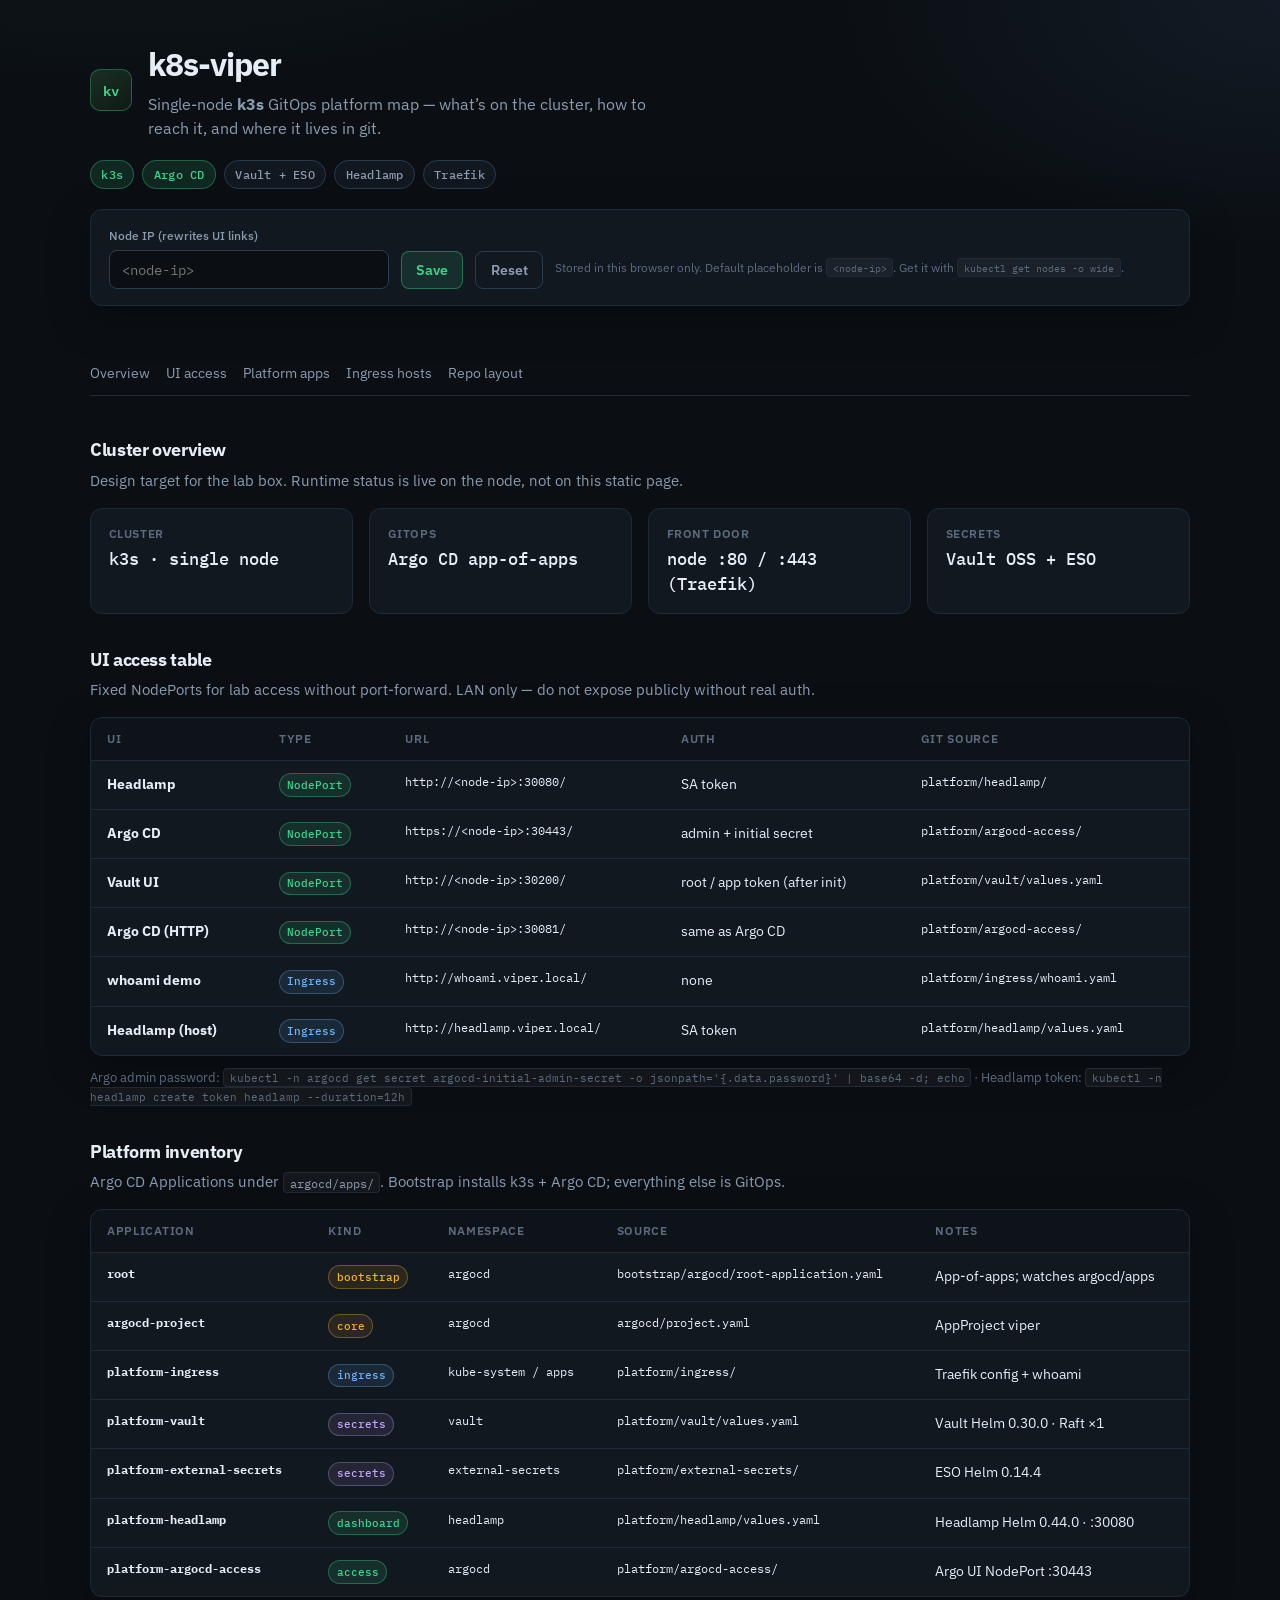
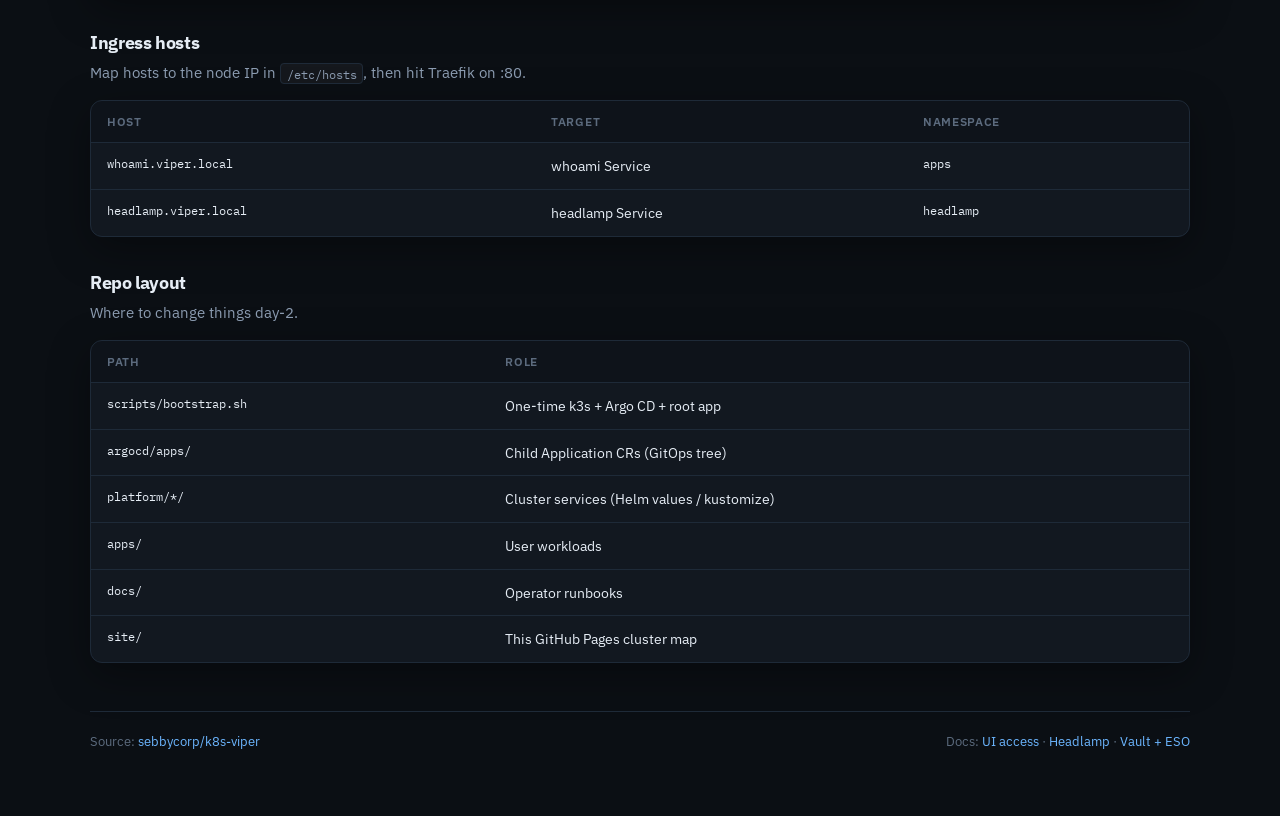
==== site/index.html @ 0c34b38f "feat: GitHub Pages cluster map with inventory tables Add a static site under site/ listing UI NodePo" ====
<!DOCTYPE html>
<html lang="en">
<head>
  <meta charset="utf-8" />
  <meta name="viewport" content="width=device-width, initial-scale=1" />
  <title>k8s-viper · cluster map</title>
  <meta name="description" content="Single-node k3s GitOps platform inventory — UIs, ports, and Argo apps." />
  <link rel="preconnect" href="https://fonts.googleapis.com" />
  <link rel="preconnect" href="https://fonts.gstatic.com" crossorigin />
  <link href="https://fonts.googleapis.com/css2?family=IBM+Plex+Mono:wght@400;500;600&family=IBM+Plex+Sans:wght@400;500;600;700&display=swap" rel="stylesheet" />
  <style>
    :root {
      --bg: #0b0f14;
      --bg-elev: #121820;
      --bg-row: #0e141c;
      --border: #1e2a38;
      --border-strong: #2a3b4f;
      --text: #e6edf5;
      --muted: #8b9bb0;
      --dim: #5c6b7e;
      --accent: #3dd68c;
      --accent-dim: rgba(61, 214, 140, 0.12);
      --warn: #f0b429;
      --link: #6cb6ff;
      --danger: #f07178;
      --radius: 12px;
      --shadow: 0 12px 40px rgba(0, 0, 0, 0.35);
      --font: "IBM Plex Sans", system-ui, sans-serif;
      --mono: "IBM Plex Mono", ui-monospace, monospace;
    }

    * { box-sizing: border-box; }
    html { scroll-behavior: smooth; }
    body {
      margin: 0;
      min-height: 100vh;
      font-family: var(--font);
      color: var(--text);
      background:
        radial-gradient(1200px 600px at 10% -10%, rgba(61, 214, 140, 0.08), transparent 55%),
        radial-gradient(900px 500px at 100% 0%, rgba(108, 182, 255, 0.07), transparent 50%),
        var(--bg);
      line-height: 1.5;
    }

    a { color: var(--link); text-decoration: none; }
    a:hover { text-decoration: underline; }

    .wrap {
      width: min(1100px, calc(100% - 2rem));
      margin: 0 auto;
      padding: 2.5rem 0 4rem;
    }

    header {
      display: grid;
      gap: 1.25rem;
      margin-bottom: 2rem;
    }

    .brand {
      display: flex;
      flex-wrap: wrap;
      align-items: center;
      gap: 0.75rem 1rem;
    }

    .logo {
      width: 42px;
      height: 42px;
      border-radius: 10px;
      background: linear-gradient(145deg, #1a2e24, #0f1a14);
      border: 1px solid rgba(61, 214, 140, 0.35);
      display: grid;
      place-items: center;
      font-family: var(--mono);
      font-weight: 600;
      color: var(--accent);
      font-size: 0.85rem;
      letter-spacing: -0.02em;
    }

    h1 {
      margin: 0;
      font-size: clamp(1.6rem, 3vw, 2rem);
      font-weight: 700;
      letter-spacing: -0.03em;
    }

    .subtitle {
      margin: 0.25rem 0 0;
      color: var(--muted);
      max-width: 52ch;
    }

    .pills {
      display: flex;
      flex-wrap: wrap;
      gap: 0.5rem;
    }

    .pill {
      font-family: var(--mono);
      font-size: 0.72rem;
      font-weight: 500;
      letter-spacing: 0.02em;
      padding: 0.3rem 0.65rem;
      border-radius: 999px;
      border: 1px solid var(--border-strong);
      background: var(--bg-elev);
      color: var(--muted);
    }

    .pill.ok {
      color: var(--accent);
      border-color: rgba(61, 214, 140, 0.35);
      background: var(--accent-dim);
    }

    .controls {
      display: flex;
      flex-wrap: wrap;
      gap: 0.75rem;
      align-items: end;
      padding: 1rem 1.1rem;
      background: var(--bg-elev);
      border: 1px solid var(--border);
      border-radius: var(--radius);
      box-shadow: var(--shadow);
    }

    label {
      display: grid;
      gap: 0.35rem;
      font-size: 0.78rem;
      color: var(--muted);
      font-weight: 500;
    }

    input[type="text"] {
      font-family: var(--mono);
      font-size: 0.9rem;
      color: var(--text);
      background: var(--bg);
      border: 1px solid var(--border-strong);
      border-radius: 8px;
      padding: 0.55rem 0.75rem;
      min-width: min(280px, 70vw);
      outline: none;
    }

    input[type="text"]:focus {
      border-color: var(--accent);
      box-shadow: 0 0 0 3px var(--accent-dim);
    }

    .hint {
      font-size: 0.78rem;
      color: var(--dim);
      flex: 1 1 200px;
    }

    .btn {
      font-family: var(--font);
      font-weight: 600;
      font-size: 0.85rem;
      border: 1px solid rgba(61, 214, 140, 0.4);
      background: var(--accent-dim);
      color: var(--accent);
      border-radius: 8px;
      padding: 0.55rem 0.9rem;
      cursor: pointer;
    }

    .btn:hover { filter: brightness(1.1); }
    .btn.ghost {
      background: transparent;
      border-color: var(--border-strong);
      color: var(--muted);
    }

    nav.toc {
      display: flex;
      flex-wrap: wrap;
      gap: 0.5rem 1rem;
      margin: 1.5rem 0 0.5rem;
      padding: 0.75rem 0;
      border-bottom: 1px solid var(--border);
      font-size: 0.9rem;
    }

    nav.toc a { color: var(--muted); }
    nav.toc a:hover { color: var(--text); }

    section {
      margin-top: 2rem;
    }

    h2 {
      margin: 0 0 0.35rem;
      font-size: 1.15rem;
      letter-spacing: -0.02em;
    }

    .section-lead {
      margin: 0 0 1rem;
      color: var(--muted);
      font-size: 0.92rem;
    }

    .card {
      background: var(--bg-elev);
      border: 1px solid var(--border);
      border-radius: var(--radius);
      overflow: hidden;
      box-shadow: var(--shadow);
    }

    .table-wrap { overflow-x: auto; }

    table {
      width: 100%;
      border-collapse: collapse;
      font-size: 0.9rem;
    }

    th, td {
      text-align: left;
      padding: 0.75rem 1rem;
      border-bottom: 1px solid var(--border);
      vertical-align: top;
    }

    th {
      font-size: 0.72rem;
      text-transform: uppercase;
      letter-spacing: 0.06em;
      color: var(--dim);
      font-weight: 600;
      background: rgba(0, 0, 0, 0.2);
      white-space: nowrap;
    }

    tr:last-child td { border-bottom: none; }
    tbody tr:hover td { background: rgba(255, 255, 255, 0.02); }

    .mono, code, .url {
      font-family: var(--mono);
      font-size: 0.84em;
    }

    code {
      background: rgba(255, 255, 255, 0.04);
      border: 1px solid var(--border);
      padding: 0.1rem 0.35rem;
      border-radius: 4px;
    }

    .url a { word-break: break-all; }

    .badge {
      display: inline-block;
      font-family: var(--mono);
      font-size: 0.7rem;
      font-weight: 500;
      padding: 0.15rem 0.45rem;
      border-radius: 999px;
      border: 1px solid var(--border-strong);
      color: var(--muted);
      white-space: nowrap;
    }

    .badge.ui { color: var(--accent); border-color: rgba(61, 214, 140, 0.35); background: var(--accent-dim); }
    .badge.ingress { color: var(--link); border-color: rgba(108, 182, 255, 0.3); background: rgba(108, 182, 255, 0.1); }
    .badge.core { color: var(--warn); border-color: rgba(240, 180, 41, 0.35); background: rgba(240, 180, 41, 0.1); }
    .badge.secret { color: #c3a6ff; border-color: rgba(195, 166, 255, 0.3); background: rgba(195, 166, 255, 0.1); }

    .grid-2 {
      display: grid;
      gap: 1rem;
      grid-template-columns: repeat(auto-fit, minmax(240px, 1fr));
    }

    .stat {
      padding: 1rem 1.1rem;
      background: var(--bg-elev);
      border: 1px solid var(--border);
      border-radius: var(--radius);
    }

    .stat .k {
      font-size: 0.75rem;
      color: var(--dim);
      text-transform: uppercase;
      letter-spacing: 0.05em;
      font-weight: 600;
    }

    .stat .v {
      margin-top: 0.25rem;
      font-family: var(--mono);
      font-size: 1.05rem;
      font-weight: 500;
    }

    footer {
      margin-top: 3rem;
      padding-top: 1.25rem;
      border-top: 1px solid var(--border);
      color: var(--dim);
      font-size: 0.82rem;
      display: flex;
      flex-wrap: wrap;
      gap: 0.75rem 1.5rem;
      justify-content: space-between;
    }

    .note {
      margin-top: 0.75rem;
      font-size: 0.8rem;
      color: var(--dim);
    }
  </style>
</head>
<body>
  <div class="wrap">
    <header>
      <div class="brand">
        <div class="logo">kv</div>
        <div>
          <h1>k8s-viper</h1>
          <p class="subtitle">
            Single-node <strong>k3s</strong> GitOps platform map — what’s on the cluster,
            how to reach it, and where it lives in git.
          </p>
        </div>
      </div>
      <div class="pills">
        <span class="pill ok">k3s</span>
        <span class="pill ok">Argo CD</span>
        <span class="pill">Vault + ESO</span>
        <span class="pill">Headlamp</span>
        <span class="pill">Traefik</span>
      </div>

      <div class="controls">
        <label>
          Node IP (rewrites UI links)
          <input id="node-ip" type="text" spellcheck="false" placeholder="e.g. 172.17.0.2" autocomplete="off" />
        </label>
        <button type="button" class="btn" id="save-ip">Save</button>
        <button type="button" class="btn ghost" id="reset-ip">Reset</button>
        <p class="hint">
          Stored in this browser only. Default placeholder is <code>&lt;node-ip&gt;</code>.
          Get it with <code>kubectl get nodes -o wide</code>.
        </p>
      </div>

      <nav class="toc" aria-label="On this page">
        <a href="#overview">Overview</a>
        <a href="#uis">UI access</a>
        <a href="#platform">Platform apps</a>
        <a href="#ingress">Ingress hosts</a>
        <a href="#layout">Repo layout</a>
      </nav>
    </header>

    <section id="overview">
      <h2>Cluster overview</h2>
      <p class="section-lead">Design target for the lab box. Runtime status is live on the node, not on this static page.</p>
      <div class="grid-2">
        <div class="stat"><div class="k">Cluster</div><div class="v">k3s · single node</div></div>
        <div class="stat"><div class="k">GitOps</div><div class="v">Argo CD app-of-apps</div></div>
        <div class="stat"><div class="k">Front door</div><div class="v">node :80 / :443 (Traefik)</div></div>
        <div class="stat"><div class="k">Secrets</div><div class="v">Vault OSS + ESO</div></div>
      </div>
    </section>

    <section id="uis">
      <h2>UI access table</h2>
      <p class="section-lead">Fixed NodePorts for lab access without port-forward. LAN only — do not expose publicly without real auth.</p>
      <div class="card table-wrap">
        <table>
          <thead>
            <tr>
              <th>UI</th>
              <th>Type</th>
              <th>URL</th>
              <th>Auth</th>
              <th>Git source</th>
            </tr>
          </thead>
          <tbody id="ui-rows"></tbody>
        </table>
      </div>
      <p class="note">
        Argo admin password:
        <code>kubectl -n argocd get secret argocd-initial-admin-secret -o jsonpath='{.data.password}' | base64 -d; echo</code>
        · Headlamp token:
        <code>kubectl -n headlamp create token headlamp --duration=12h</code>
      </p>
    </section>

    <section id="platform">
      <h2>Platform inventory</h2>
      <p class="section-lead">Argo CD Applications under <code>argocd/apps/</code>. Bootstrap installs k3s + Argo CD; everything else is GitOps.</p>
      <div class="card table-wrap">
        <table>
          <thead>
            <tr>
              <th>Application</th>
              <th>Kind</th>
              <th>Namespace</th>
              <th>Source</th>
              <th>Notes</th>
            </tr>
          </thead>
          <tbody id="platform-rows"></tbody>
        </table>
      </div>
    </section>

    <section id="ingress">
      <h2>Ingress hosts</h2>
      <p class="section-lead">Map hosts to the node IP in <code>/etc/hosts</code>, then hit Traefik on :80.</p>
      <div class="card table-wrap">
        <table>
          <thead>
            <tr>
              <th>Host</th>
              <th>Target</th>
              <th>Namespace</th>
            </tr>
          </thead>
          <tbody id="ingress-rows"></tbody>
        </table>
      </div>
    </section>

    <section id="layout">
      <h2>Repo layout</h2>
      <p class="section-lead">Where to change things day-2.</p>
      <div class="card table-wrap">
        <table>
          <thead>
            <tr>
              <th>Path</th>
              <th>Role</th>
            </tr>
          </thead>
          <tbody id="layout-rows"></tbody>
        </table>
      </div>
    </section>

    <footer>
      <span>Source: <a href="https://github.com/sebbycorp/k8s-viper">sebbycorp/k8s-viper</a></span>
      <span>
        Docs:
        <a href="https://github.com/sebbycorp/k8s-viper/blob/main/docs/platform-ui-access.md">UI access</a> ·
        <a href="https://github.com/sebbycorp/k8s-viper/blob/main/docs/headlamp.md">Headlamp</a> ·
        <a href="https://github.com/sebbycorp/k8s-viper/blob/main/docs/vault-eso-setup.md">Vault + ESO</a>
      </span>
    </footer>
  </div>

  <script>
    const DEFAULT_IP = "<node-ip>";
    const STORAGE_KEY = "k8s-viper-node-ip";

    const uis = [
      {
        name: "Headlamp",
        type: "ui",
        typeLabel: "NodePort",
        path: ":30080/",
        scheme: "http",
        auth: "SA token",
        git: "platform/headlamp/",
      },
      {
        name: "Argo CD",
        type: "ui",
        typeLabel: "NodePort",
        path: ":30443/",
        scheme: "https",
        auth: "admin + initial secret",
        git: "platform/argocd-access/",
      },
      {
        name: "Vault UI",
        type: "ui",
        typeLabel: "NodePort",
        path: ":30200/",
        scheme: "http",
        auth: "root / app token (after init)",
        git: "platform/vault/values.yaml",
      },
      {
        name: "Argo CD (HTTP)",
        type: "ui",
        typeLabel: "NodePort",
        path: ":30081/",
        scheme: "http",
        auth: "same as Argo CD",
        git: "platform/argocd-access/",
      },
      {
        name: "whoami demo",
        type: "ingress",
        typeLabel: "Ingress",
        host: "whoami.viper.local",
        scheme: "http",
        auth: "none",
        git: "platform/ingress/whoami.yaml",
      },
      {
        name: "Headlamp (host)",
        type: "ingress",
        typeLabel: "Ingress",
        host: "headlamp.viper.local",
        scheme: "http",
        auth: "SA token",
        git: "platform/headlamp/values.yaml",
      },
    ];

    const platform = [
      {
        app: "root",
        kind: "core",
        kindLabel: "bootstrap",
        ns: "argocd",
        source: "bootstrap/argocd/root-application.yaml",
        notes: "App-of-apps; watches argocd/apps",
      },
      {
        app: "argocd-project",
        kind: "core",
        kindLabel: "core",
        ns: "argocd",
        source: "argocd/project.yaml",
        notes: "AppProject viper",
      },
      {
        app: "platform-ingress",
        kind: "ingress",
        kindLabel: "ingress",
        ns: "kube-system / apps",
        source: "platform/ingress/",
        notes: "Traefik config + whoami",
      },
      {
        app: "platform-vault",
        kind: "secret",
        kindLabel: "secrets",
        ns: "vault",
        source: "platform/vault/values.yaml",
        notes: "Vault Helm 0.30.0 · Raft ×1",
      },
      {
        app: "platform-external-secrets",
        kind: "secret",
        kindLabel: "secrets",
        ns: "external-secrets",
        source: "platform/external-secrets/",
        notes: "ESO Helm 0.14.4",
      },
      {
        app: "platform-headlamp",
        kind: "ui",
        kindLabel: "dashboard",
        ns: "headlamp",
        source: "platform/headlamp/values.yaml",
        notes: "Headlamp Helm 0.44.0 · :30080",
      },
      {
        app: "platform-argocd-access",
        kind: "ui",
        kindLabel: "access",
        ns: "argocd",
        source: "platform/argocd-access/",
        notes: "Argo UI NodePort :30443",
      },
    ];

    const ingress = [
      { host: "whoami.viper.local", target: "whoami Service", ns: "apps" },
      { host: "headlamp.viper.local", target: "headlamp Service", ns: "headlamp" },
    ];

    const layout = [
      { path: "scripts/bootstrap.sh", role: "One-time k3s + Argo CD + root app" },
      { path: "argocd/apps/", role: "Child Application CRs (GitOps tree)" },
      { path: "platform/*/", role: "Cluster services (Helm values / kustomize)" },
      { path: "apps/", role: "User workloads" },
      { path: "docs/", role: "Operator runbooks" },
      { path: "site/", role: "This GitHub Pages cluster map" },
    ];

    function esc(s) {
      return String(s)
        .replaceAll("&", "&amp;")
        .replaceAll("<", "&lt;")
        .replaceAll(">", "&gt;")
        .replaceAll('"', "&quot;");
    }

    function getIp() {
      const v = (localStorage.getItem(STORAGE_KEY) || "").trim();
      return v || DEFAULT_IP;
    }

    function setIp(ip) {
      const cleaned = (ip || "").trim();
      if (!cleaned || cleaned === DEFAULT_IP) {
        localStorage.removeItem(STORAGE_KEY);
      } else {
        localStorage.setItem(STORAGE_KEY, cleaned);
      }
      render();
    }

    function uiUrl(row, ip) {
      if (row.host) {
        return `${row.scheme}://${row.host}/`;
      }
      return `${row.scheme}://${ip}${row.path}`;
    }

    function badge(kind, label) {
      return `<span class="badge ${esc(kind)}">${esc(label)}</span>`;
    }

    function renderUis(ip) {
      const tbody = document.getElementById("ui-rows");
      tbody.innerHTML = uis
        .map((row) => {
          const url = uiUrl(row, ip);
          const linkable = ip !== DEFAULT_IP && !row.host;
          const urlHtml = linkable
            ? `<a href="${esc(url)}" target="_blank" rel="noopener">${esc(url)}</a>`
            : esc(url);
          return `<tr>
            <td><strong>${esc(row.name)}</strong></td>
            <td>${badge(row.type, row.typeLabel)}</td>
            <td class="url">${urlHtml}</td>
            <td>${esc(row.auth)}</td>
            <td class="mono">${esc(row.git)}</td>
          </tr>`;
        })
        .join("");
    }

    function renderPlatform() {
      document.getElementById("platform-rows").innerHTML = platform
        .map(
          (r) => `<tr>
            <td class="mono"><strong>${esc(r.app)}</strong></td>
            <td>${badge(r.kind, r.kindLabel)}</td>
            <td class="mono">${esc(r.ns)}</td>
            <td class="mono">${esc(r.source)}</td>
            <td>${esc(r.notes)}</td>
          </tr>`
        )
        .join("");
    }

    function renderIngress() {
      document.getElementById("ingress-rows").innerHTML = ingress
        .map(
          (r) => `<tr>
            <td class="mono">${esc(r.host)}</td>
            <td>${esc(r.target)}</td>
            <td class="mono">${esc(r.ns)}</td>
          </tr>`
        )
        .join("");
    }

    function renderLayout() {
      document.getElementById("layout-rows").innerHTML = layout
        .map(
          (r) => `<tr>
            <td class="mono">${esc(r.path)}</td>
            <td>${esc(r.role)}</td>
          </tr>`
        )
        .join("");
    }

    function render() {
      const ip = getIp();
      const input = document.getElementById("node-ip");
      if (document.activeElement !== input) {
        input.value = ip === DEFAULT_IP ? "" : ip;
        input.placeholder = DEFAULT_IP;
      }
      renderUis(ip);
      renderPlatform();
      renderIngress();
      renderLayout();
    }

    document.getElementById("save-ip").addEventListener("click", () => {
      setIp(document.getElementById("node-ip").value);
    });
    document.getElementById("reset-ip").addEventListener("click", () => setIp(""));
    document.getElementById("node-ip").addEventListener("keydown", (e) => {
      if (e.key === "Enter") setIp(e.target.value);
    });

    render();
  </script>
</body>
</html>
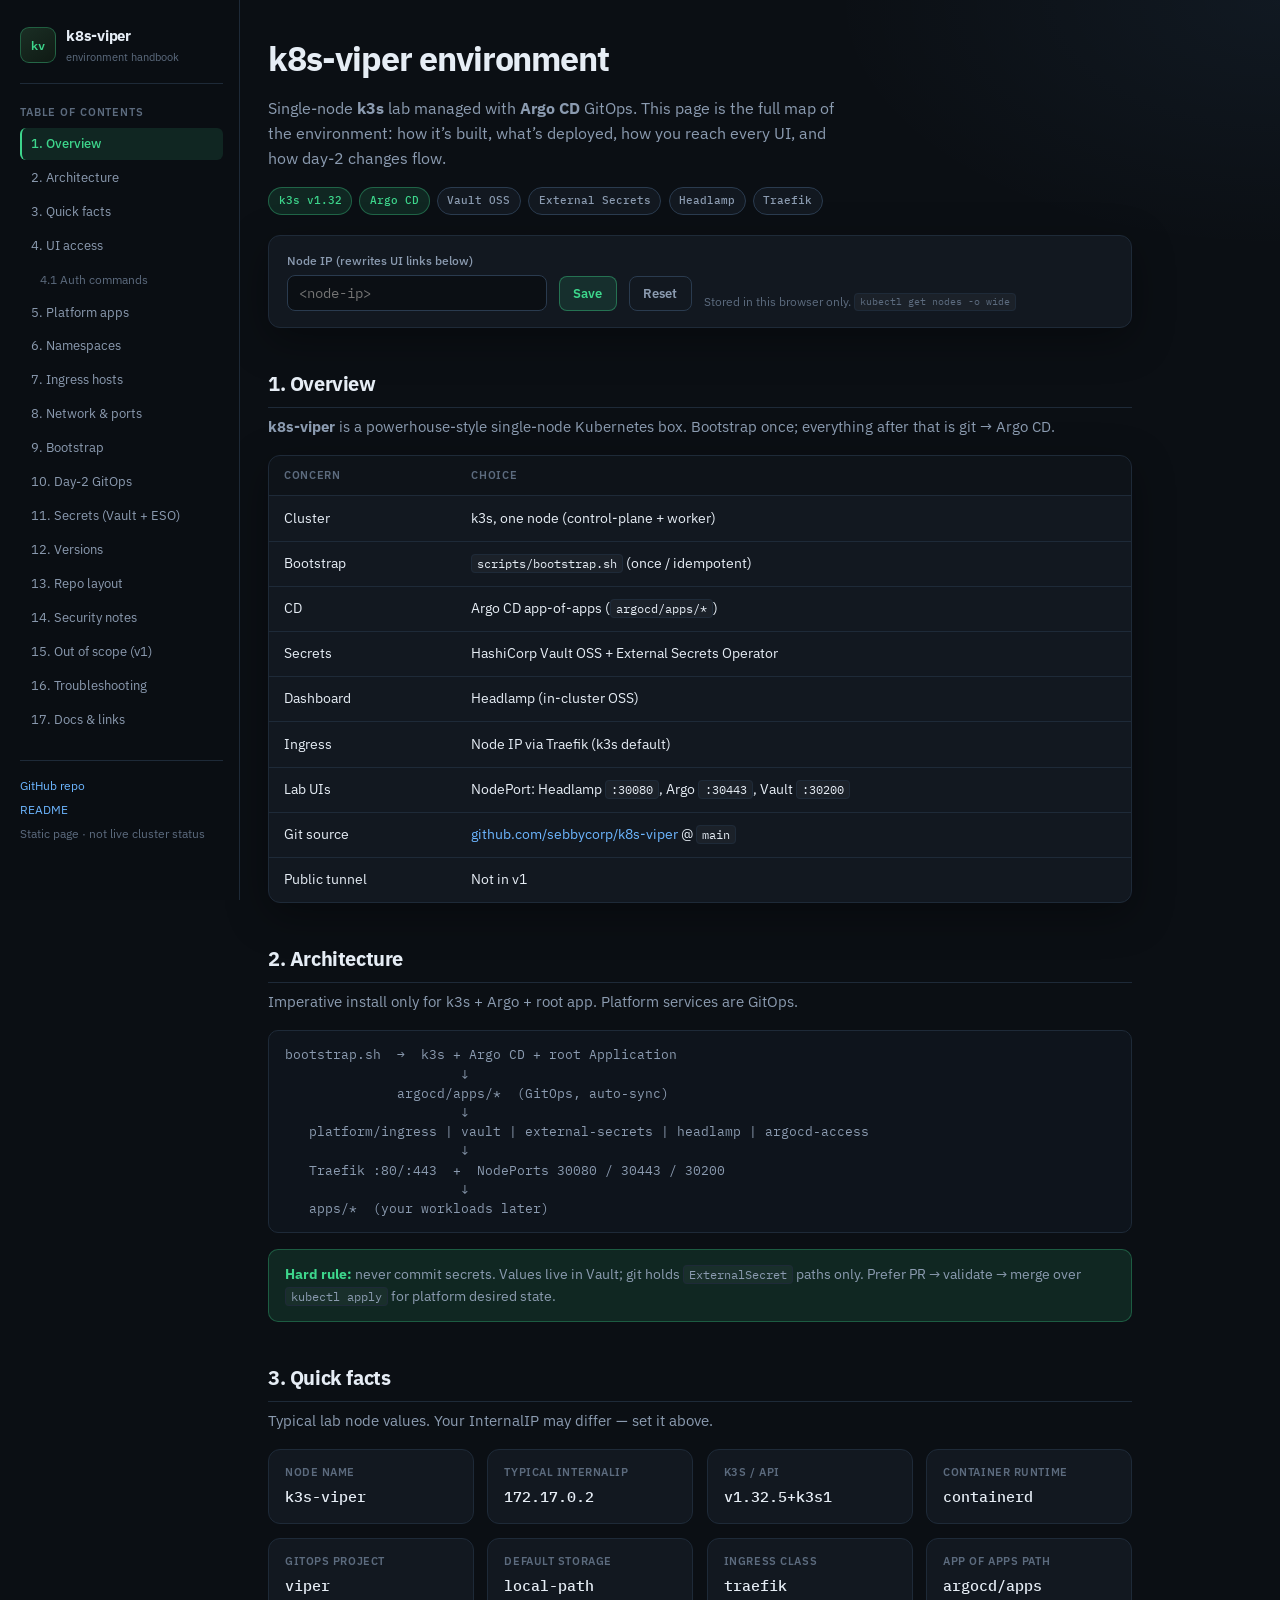
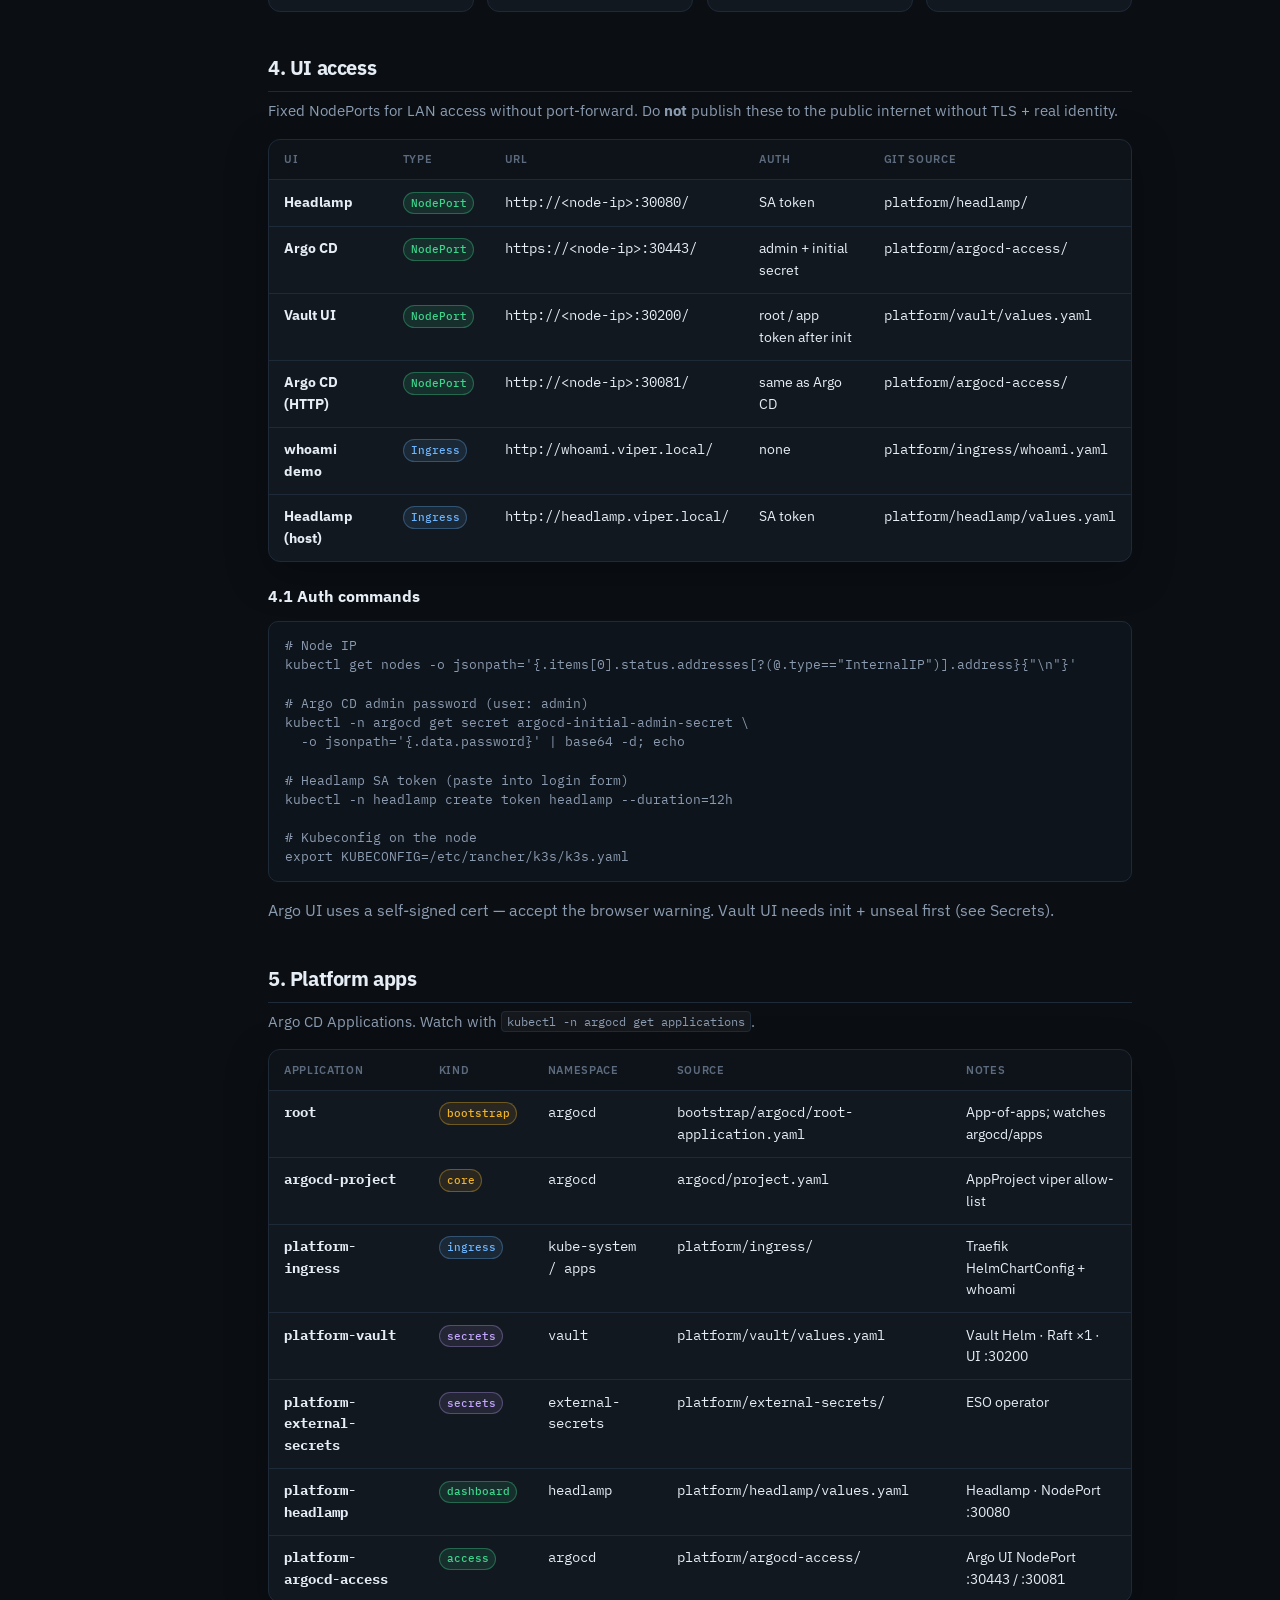
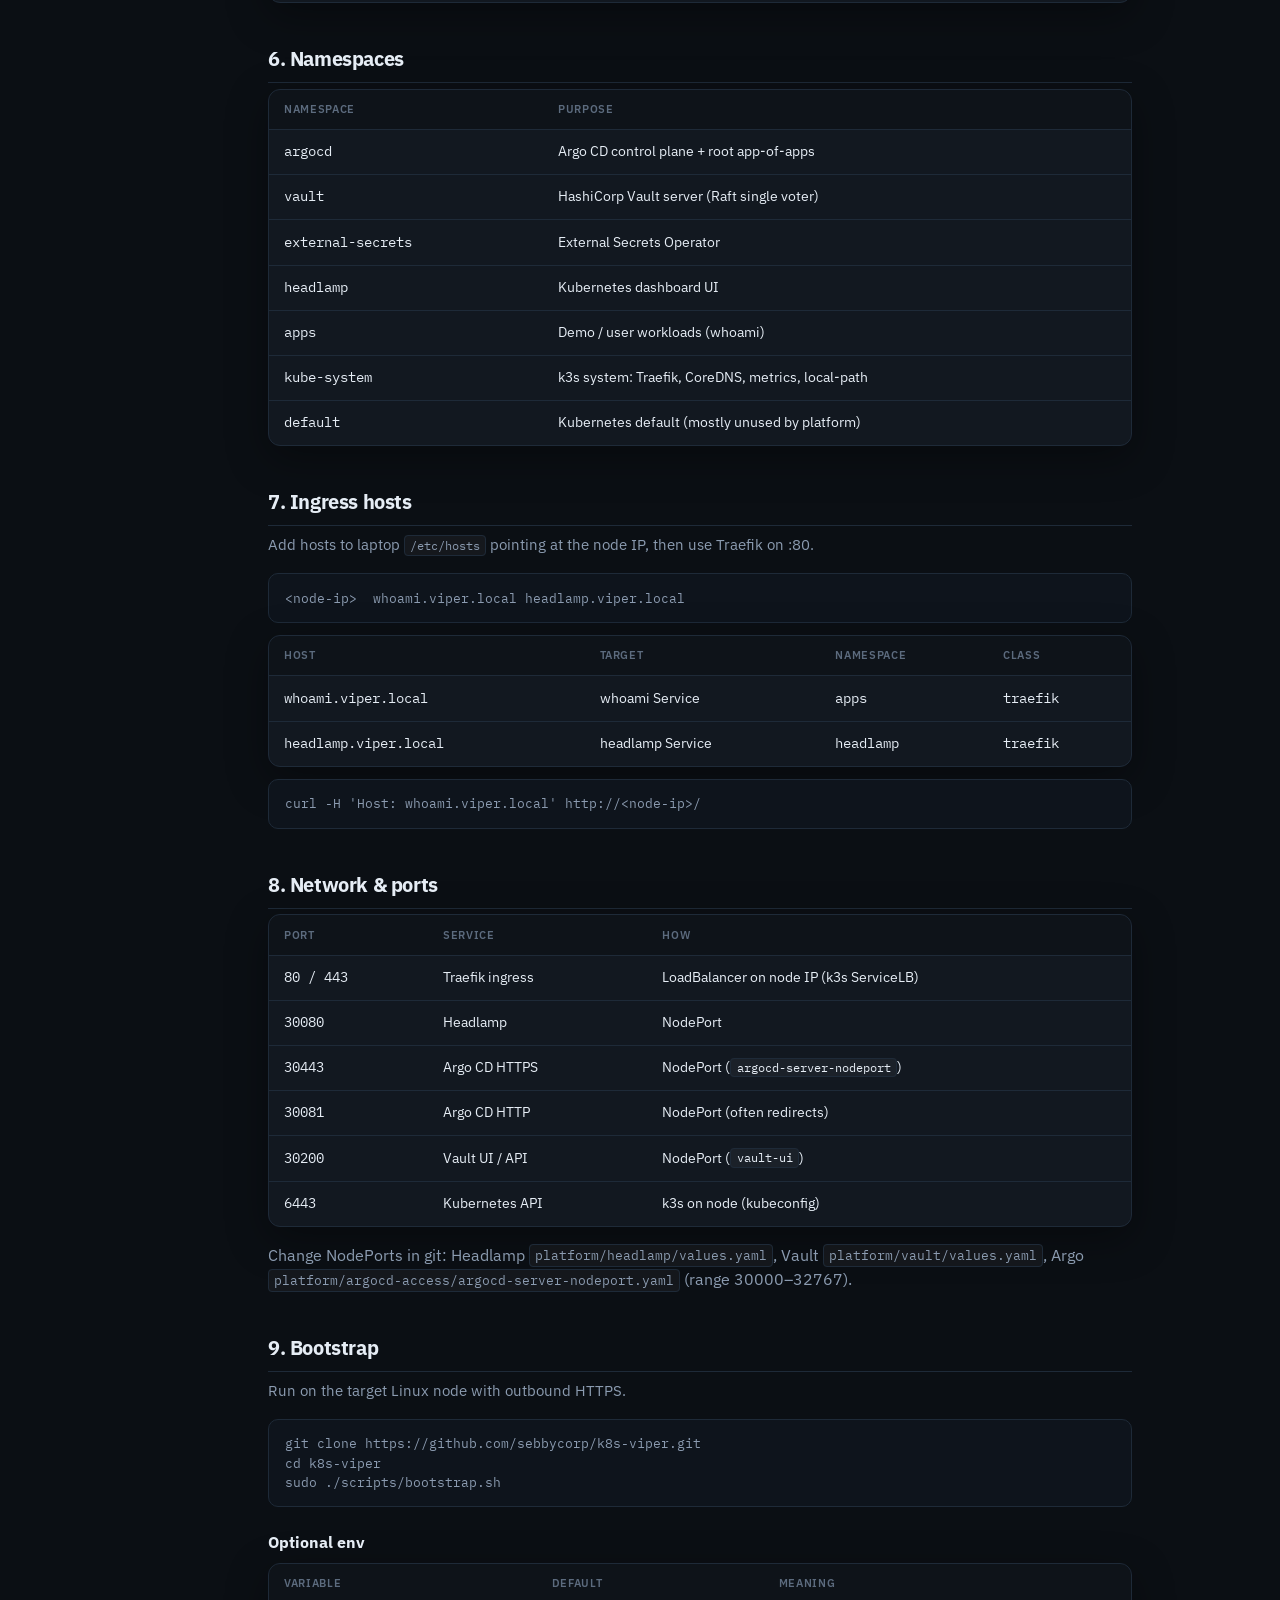
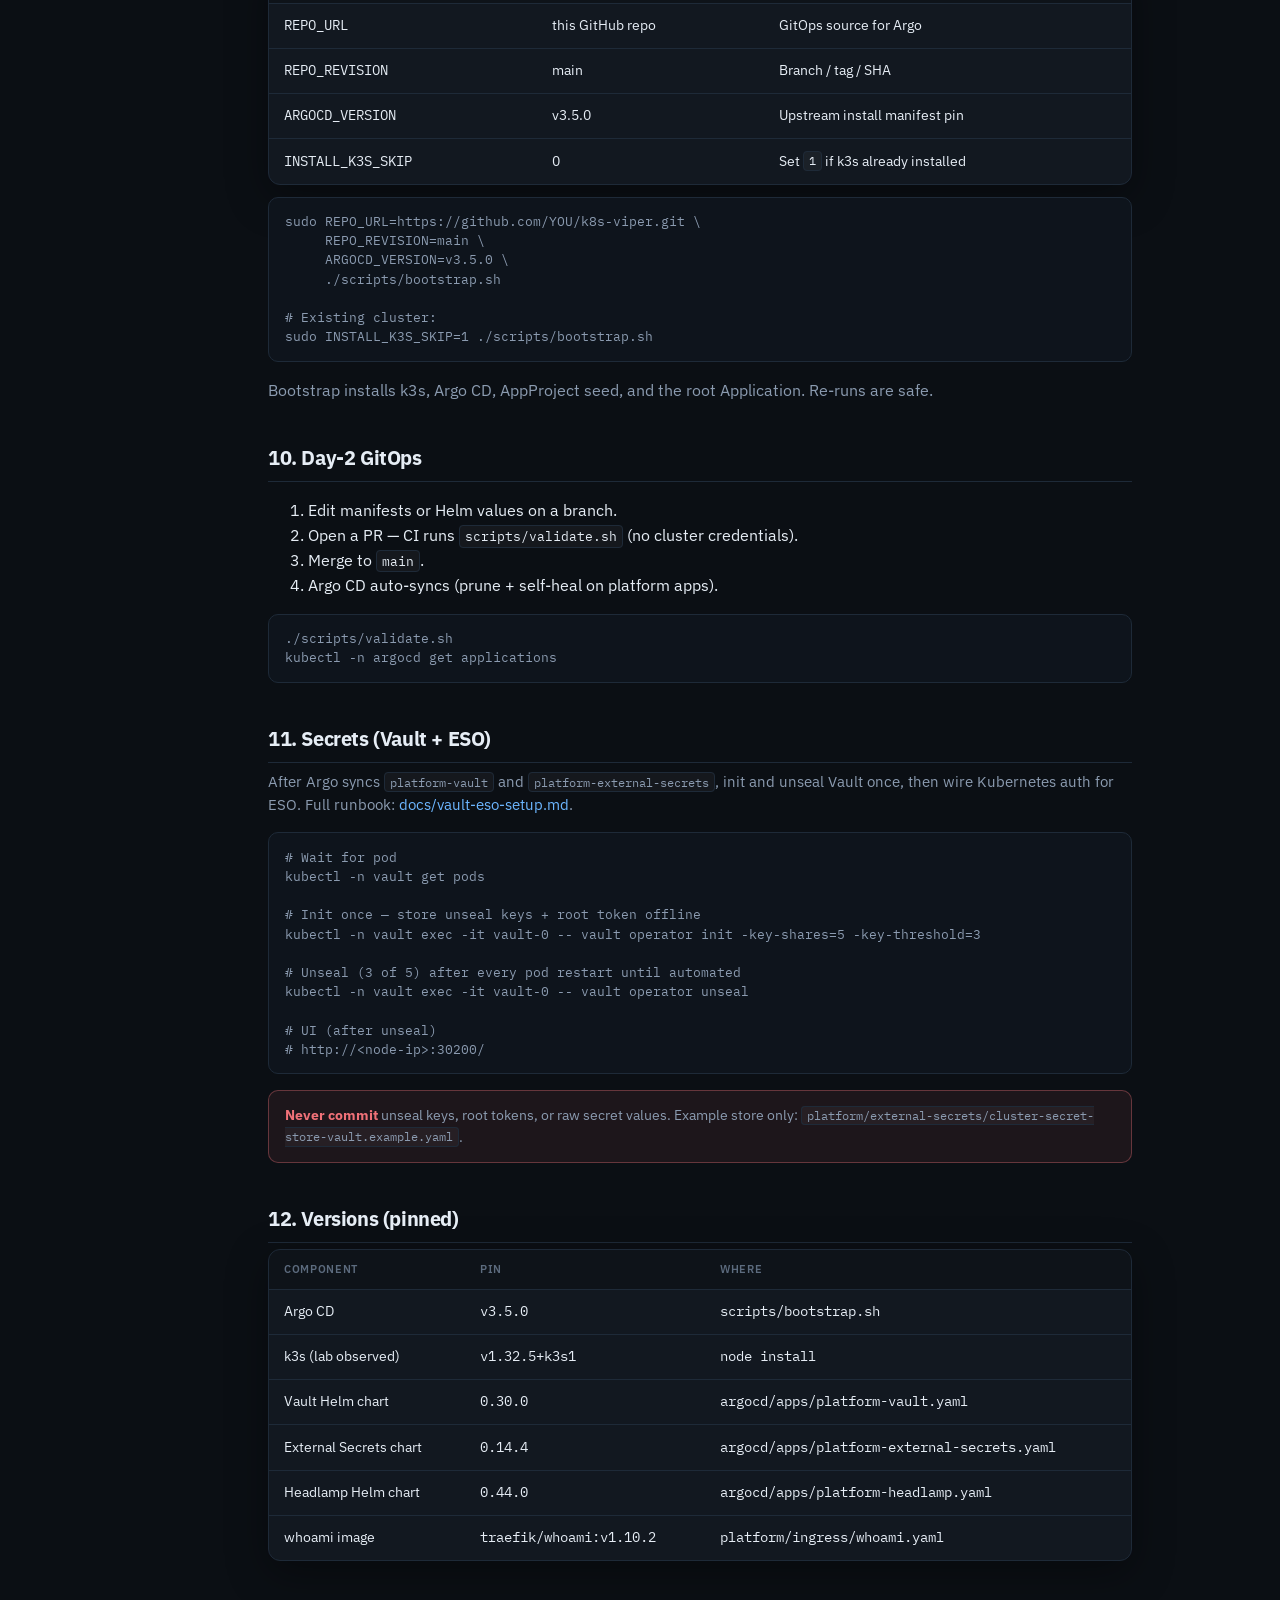
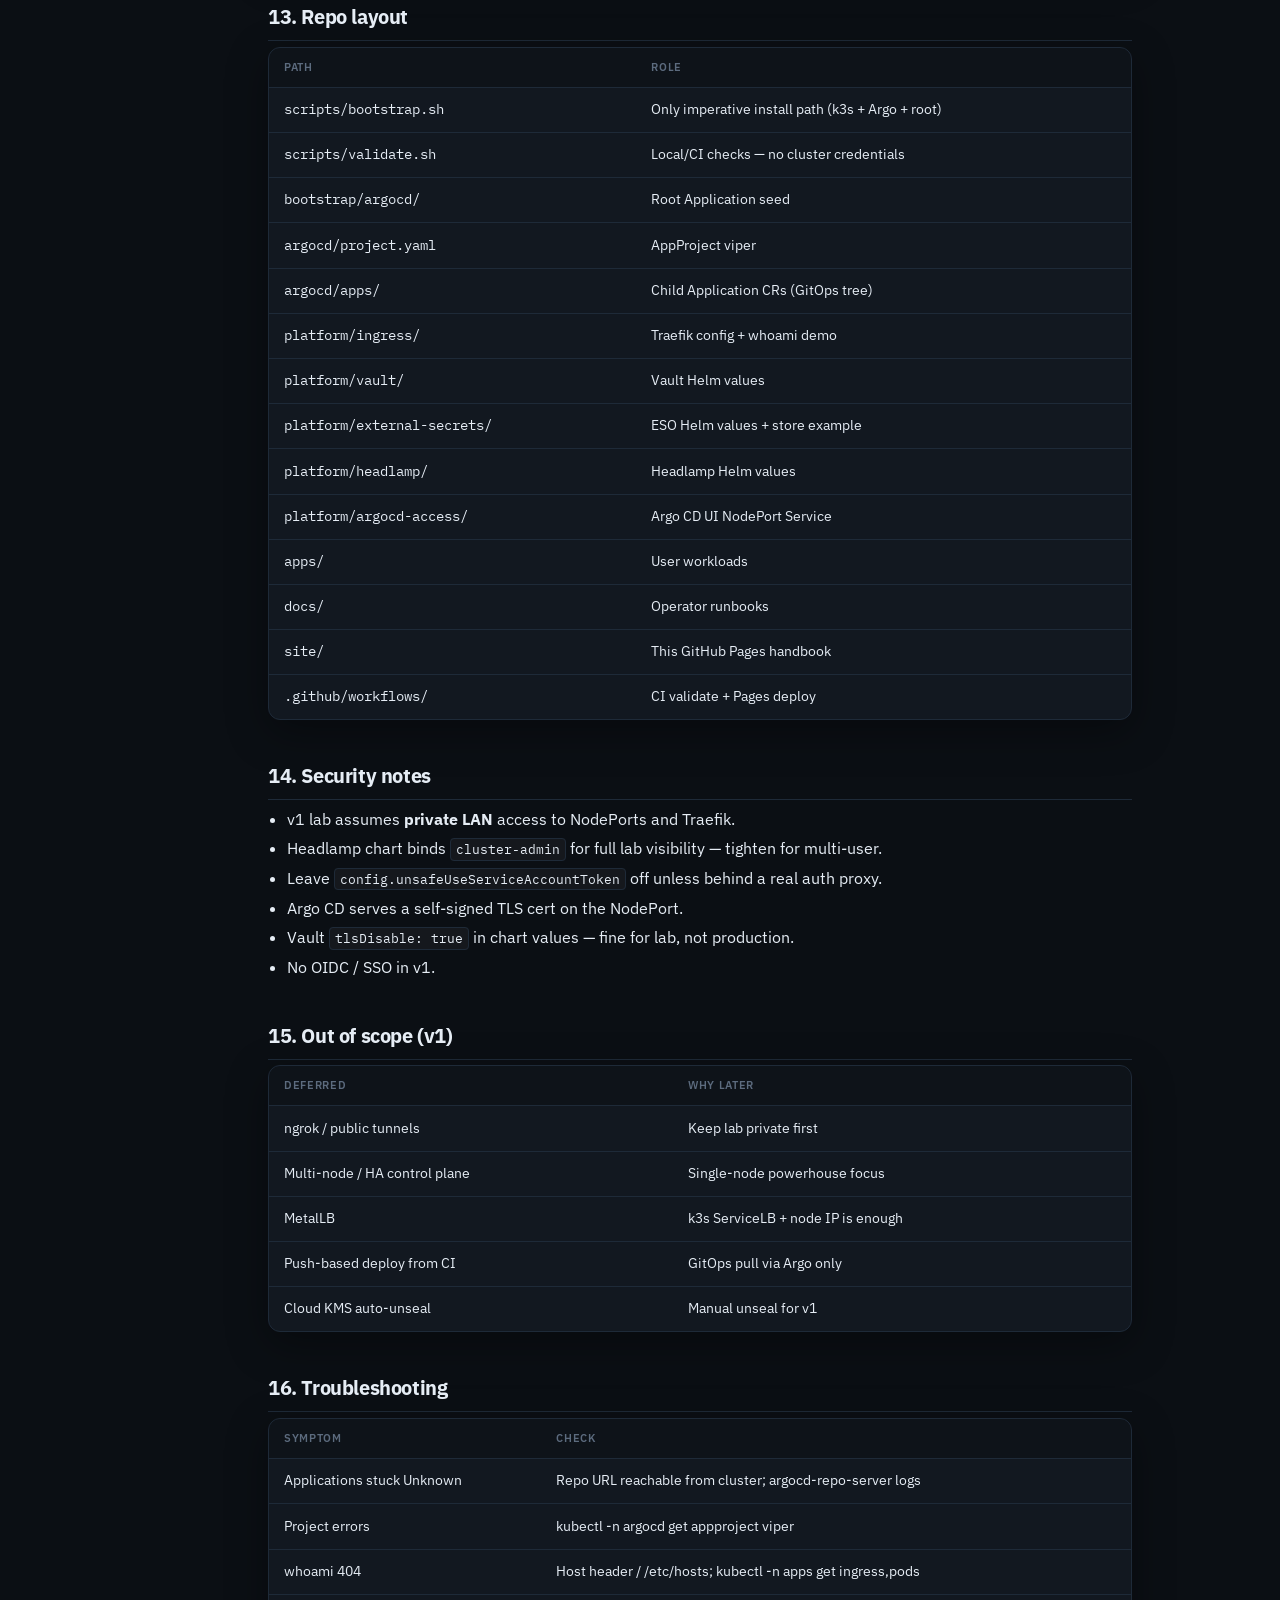
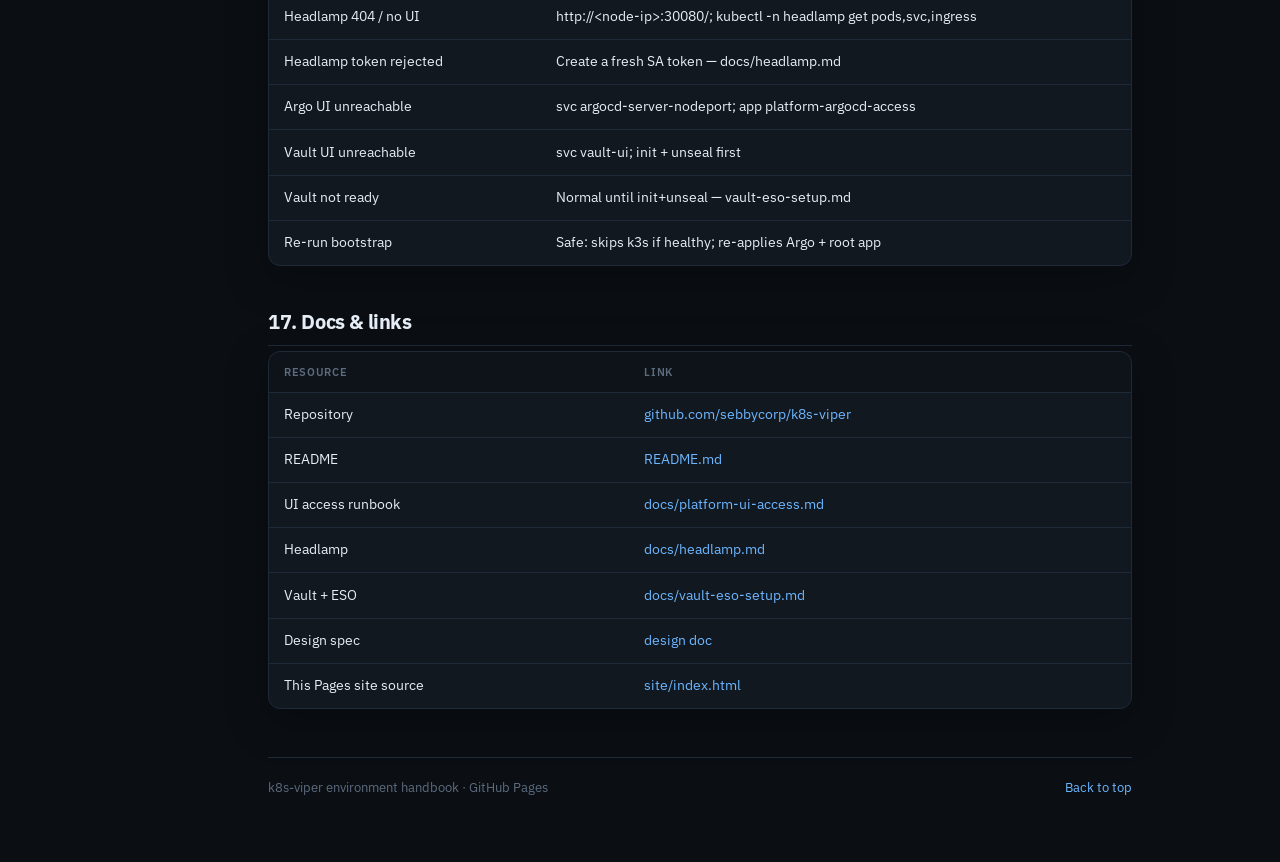
==== commit f8f5cd6f: "docs(site): full environment handbook with table of contents Expand GitHub Pages into a complete k8s" ====
--- a/site/index.html
+++ b/site/index.html
@@ -3,8 +3,8 @@
 <head>
   <meta charset="utf-8" />
   <meta name="viewport" content="width=device-width, initial-scale=1" />
-  <title>k8s-viper · cluster map</title>
-  <meta name="description" content="Single-node k3s GitOps platform inventory — UIs, ports, and Argo apps." />
+  <title>k8s-viper · environment handbook</title>
+  <meta name="description" content="Full handbook for the k8s-viper single-node k3s GitOps lab — TOC, architecture, UIs, apps, secrets, versions, day-2 ops." />
   <link rel="preconnect" href="https://fonts.googleapis.com" />
   <link rel="preconnect" href="https://fonts.gstatic.com" crossorigin />
   <link href="https://fonts.googleapis.com/css2?family=IBM+Plex+Mono:wght@400;500;600&family=IBM+Plex+Sans:wght@400;500;600;700&display=swap" rel="stylesheet" />
@@ -12,7 +12,7 @@
     :root {
       --bg: #0b0f14;
       --bg-elev: #121820;
-      --bg-row: #0e141c;
+      --bg-soft: #0e141c;
       --border: #1e2a38;
       --border-strong: #2a3b4f;
       --text: #e6edf5;
@@ -22,53 +22,66 @@
       --accent-dim: rgba(61, 214, 140, 0.12);
       --warn: #f0b429;
       --link: #6cb6ff;
-      --danger: #f07178;
+      --purple: #c3a6ff;
       --radius: 12px;
       --shadow: 0 12px 40px rgba(0, 0, 0, 0.35);
       --font: "IBM Plex Sans", system-ui, sans-serif;
       --mono: "IBM Plex Mono", ui-monospace, monospace;
+      --toc-w: 240px;
     }
 
     * { box-sizing: border-box; }
-    html { scroll-behavior: smooth; }
+    html { scroll-behavior: smooth; scroll-padding-top: 1.25rem; }
     body {
       margin: 0;
       min-height: 100vh;
       font-family: var(--font);
       color: var(--text);
       background:
-        radial-gradient(1200px 600px at 10% -10%, rgba(61, 214, 140, 0.08), transparent 55%),
-        radial-gradient(900px 500px at 100% 0%, rgba(108, 182, 255, 0.07), transparent 50%),
+        radial-gradient(1200px 600px at 10% -10%, rgba(61, 214, 140, 0.07), transparent 55%),
+        radial-gradient(900px 500px at 100% 0%, rgba(108, 182, 255, 0.06), transparent 50%),
         var(--bg);
-      line-height: 1.5;
+      line-height: 1.55;
     }
 
     a { color: var(--link); text-decoration: none; }
     a:hover { text-decoration: underline; }
 
-    .wrap {
-      width: min(1100px, calc(100% - 2rem));
+    .shell {
+      display: grid;
+      grid-template-columns: var(--toc-w) minmax(0, 1fr);
+      gap: 0;
+      width: min(1280px, 100%);
       margin: 0 auto;
-      padding: 2.5rem 0 4rem;
-    }
-
-    header {
-      display: grid;
-      gap: 1.25rem;
-      margin-bottom: 2rem;
-    }
-
-    .brand {
+      min-height: 100vh;
+    }
+
+    /* —— TOC —— */
+    .toc-panel {
+      position: sticky;
+      top: 0;
+      align-self: start;
+      height: 100vh;
+      overflow-y: auto;
+      padding: 1.5rem 1rem 2rem 1.25rem;
+      border-right: 1px solid var(--border);
+      background: rgba(11, 15, 20, 0.92);
+      backdrop-filter: blur(8px);
+    }
+
+    .toc-brand {
       display: flex;
-      flex-wrap: wrap;
       align-items: center;
-      gap: 0.75rem 1rem;
+      gap: 0.65rem;
+      margin-bottom: 1.25rem;
+      padding-bottom: 1rem;
+      border-bottom: 1px solid var(--border);
     }
 
     .logo {
-      width: 42px;
-      height: 42px;
-      border-radius: 10px;
+      width: 36px;
+      height: 36px;
+      border-radius: 9px;
       background: linear-gradient(145deg, #1a2e24, #0f1a14);
       border: 1px solid rgba(61, 214, 140, 0.35);
       display: grid;
@@ -76,35 +89,110 @@
       font-family: var(--mono);
       font-weight: 600;
       color: var(--accent);
-      font-size: 0.85rem;
+      font-size: 0.78rem;
+      flex-shrink: 0;
+    }
+
+    .toc-brand h1 {
+      margin: 0;
+      font-size: 0.95rem;
       letter-spacing: -0.02em;
     }
 
-    h1 {
+    .toc-brand p {
+      margin: 0.1rem 0 0;
+      font-size: 0.7rem;
+      color: var(--dim);
+    }
+
+    .toc-label {
+      font-size: 0.68rem;
+      font-weight: 600;
+      text-transform: uppercase;
+      letter-spacing: 0.08em;
+      color: var(--dim);
+      margin: 0 0 0.5rem;
+    }
+
+    .toc {
+      list-style: none;
       margin: 0;
-      font-size: clamp(1.6rem, 3vw, 2rem);
+      padding: 0;
+      display: grid;
+      gap: 0.15rem;
+    }
+
+    .toc a {
+      display: block;
+      padding: 0.35rem 0.55rem;
+      border-radius: 6px;
+      color: var(--muted);
+      font-size: 0.82rem;
+      text-decoration: none;
+      border-left: 2px solid transparent;
+    }
+
+    .toc a:hover {
+      color: var(--text);
+      background: rgba(255, 255, 255, 0.03);
+      text-decoration: none;
+    }
+
+    .toc a.active {
+      color: var(--accent);
+      background: var(--accent-dim);
+      border-left-color: var(--accent);
+      font-weight: 500;
+    }
+
+    .toc .sub a {
+      padding-left: 1.1rem;
+      font-size: 0.78rem;
+      color: var(--dim);
+    }
+
+    .toc-foot {
+      margin-top: 1.5rem;
+      padding-top: 1rem;
+      border-top: 1px solid var(--border);
+      font-size: 0.72rem;
+      color: var(--dim);
+      display: grid;
+      gap: 0.4rem;
+    }
+
+    /* —— Main —— */
+    main {
+      padding: 2rem 1.75rem 4rem;
+      max-width: 920px;
+    }
+
+    .hero h2 {
+      margin: 0;
+      font-size: clamp(1.65rem, 3vw, 2.15rem);
+      letter-spacing: -0.03em;
       font-weight: 700;
-      letter-spacing: -0.03em;
-    }
-
-    .subtitle {
-      margin: 0.25rem 0 0;
+    }
+
+    .hero .lede {
+      margin: 0.6rem 0 0;
       color: var(--muted);
-      max-width: 52ch;
+      font-size: 1.02rem;
+      max-width: 58ch;
     }
 
     .pills {
       display: flex;
       flex-wrap: wrap;
-      gap: 0.5rem;
+      gap: 0.45rem;
+      margin-top: 1rem;
     }
 
     .pill {
       font-family: var(--mono);
-      font-size: 0.72rem;
+      font-size: 0.7rem;
       font-weight: 500;
-      letter-spacing: 0.02em;
-      padding: 0.3rem 0.65rem;
+      padding: 0.28rem 0.6rem;
       border-radius: 999px;
       border: 1px solid var(--border-strong);
       background: var(--bg-elev);
@@ -122,6 +210,7 @@
       flex-wrap: wrap;
       gap: 0.75rem;
       align-items: end;
+      margin-top: 1.25rem;
       padding: 1rem 1.1rem;
       background: var(--bg-elev);
       border: 1px solid var(--border);
@@ -131,21 +220,21 @@
 
     label {
       display: grid;
-      gap: 0.35rem;
-      font-size: 0.78rem;
+      gap: 0.3rem;
+      font-size: 0.75rem;
       color: var(--muted);
       font-weight: 500;
     }
 
     input[type="text"] {
       font-family: var(--mono);
-      font-size: 0.9rem;
+      font-size: 0.88rem;
       color: var(--text);
       background: var(--bg);
       border: 1px solid var(--border-strong);
       border-radius: 8px;
-      padding: 0.55rem 0.75rem;
-      min-width: min(280px, 70vw);
+      padding: 0.5rem 0.7rem;
+      min-width: min(260px, 65vw);
       outline: none;
     }
 
@@ -154,21 +243,15 @@
       box-shadow: 0 0 0 3px var(--accent-dim);
     }
 
-    .hint {
-      font-size: 0.78rem;
-      color: var(--dim);
-      flex: 1 1 200px;
-    }
-
     .btn {
       font-family: var(--font);
       font-weight: 600;
-      font-size: 0.85rem;
+      font-size: 0.82rem;
       border: 1px solid rgba(61, 214, 140, 0.4);
       background: var(--accent-dim);
       color: var(--accent);
       border-radius: 8px;
-      padding: 0.55rem 0.9rem;
+      padding: 0.5rem 0.85rem;
       cursor: pointer;
     }
 
@@ -179,34 +262,41 @@
       color: var(--muted);
     }
 
-    nav.toc {
-      display: flex;
-      flex-wrap: wrap;
-      gap: 0.5rem 1rem;
-      margin: 1.5rem 0 0.5rem;
-      padding: 0.75rem 0;
+    .hint {
+      font-size: 0.76rem;
+      color: var(--dim);
+      flex: 1 1 180px;
+      margin: 0;
+    }
+
+    section {
+      margin-top: 2.5rem;
+      scroll-margin-top: 1.25rem;
+    }
+
+    section > h2 {
+      margin: 0 0 0.35rem;
+      font-size: 1.25rem;
+      letter-spacing: -0.02em;
+      padding-bottom: 0.5rem;
       border-bottom: 1px solid var(--border);
-      font-size: 0.9rem;
-    }
-
-    nav.toc a { color: var(--muted); }
-    nav.toc a:hover { color: var(--text); }
-
-    section {
-      margin-top: 2rem;
-    }
-
-    h2 {
-      margin: 0 0 0.35rem;
-      font-size: 1.15rem;
-      letter-spacing: -0.02em;
-    }
-
-    .section-lead {
-      margin: 0 0 1rem;
+    }
+
+    section > h3 {
+      margin: 1.4rem 0 0.5rem;
+      font-size: 1rem;
+      color: var(--text);
+    }
+
+    .lead {
+      margin: 0.5rem 0 1rem;
       color: var(--muted);
       font-size: 0.92rem;
     }
+
+    p, li { color: var(--text); }
+    .muted { color: var(--muted); }
+    .dim { color: var(--dim); }
 
     .card {
       background: var(--bg-elev);
@@ -221,39 +311,56 @@
     table {
       width: 100%;
       border-collapse: collapse;
-      font-size: 0.9rem;
+      font-size: 0.88rem;
     }
 
     th, td {
       text-align: left;
-      padding: 0.75rem 1rem;
+      padding: 0.7rem 0.95rem;
       border-bottom: 1px solid var(--border);
       vertical-align: top;
     }
 
     th {
-      font-size: 0.72rem;
+      font-size: 0.68rem;
       text-transform: uppercase;
       letter-spacing: 0.06em;
       color: var(--dim);
       font-weight: 600;
-      background: rgba(0, 0, 0, 0.2);
+      background: rgba(0, 0, 0, 0.22);
       white-space: nowrap;
     }
 
     tr:last-child td { border-bottom: none; }
     tbody tr:hover td { background: rgba(255, 255, 255, 0.02); }
 
-    .mono, code, .url {
-      font-family: var(--mono);
+    .mono, code, pre, .url { font-family: var(--mono); }
+    code {
       font-size: 0.84em;
-    }
-
-    code {
       background: rgba(255, 255, 255, 0.04);
       border: 1px solid var(--border);
-      padding: 0.1rem 0.35rem;
+      padding: 0.08rem 0.32rem;
       border-radius: 4px;
+    }
+
+    pre {
+      margin: 0.75rem 0;
+      padding: 0.9rem 1rem;
+      background: var(--bg-soft);
+      border: 1px solid var(--border);
+      border-radius: 10px;
+      overflow-x: auto;
+      font-size: 0.8rem;
+      line-height: 1.5;
+      color: var(--muted);
+    }
+
+    pre code {
+      background: none;
+      border: none;
+      padding: 0;
+      font-size: inherit;
+      color: inherit;
     }
 
     .url a { word-break: break-all; }
@@ -261,9 +368,9 @@
     .badge {
       display: inline-block;
       font-family: var(--mono);
-      font-size: 0.7rem;
+      font-size: 0.68rem;
       font-weight: 500;
-      padding: 0.15rem 0.45rem;
+      padding: 0.12rem 0.42rem;
       border-radius: 999px;
       border: 1px solid var(--border-strong);
       color: var(--muted);
@@ -273,23 +380,24 @@
     .badge.ui { color: var(--accent); border-color: rgba(61, 214, 140, 0.35); background: var(--accent-dim); }
     .badge.ingress { color: var(--link); border-color: rgba(108, 182, 255, 0.3); background: rgba(108, 182, 255, 0.1); }
     .badge.core { color: var(--warn); border-color: rgba(240, 180, 41, 0.35); background: rgba(240, 180, 41, 0.1); }
-    .badge.secret { color: #c3a6ff; border-color: rgba(195, 166, 255, 0.3); background: rgba(195, 166, 255, 0.1); }
+    .badge.secret { color: var(--purple); border-color: rgba(195, 166, 255, 0.3); background: rgba(195, 166, 255, 0.1); }
+    .badge.demo { color: #7dd3fc; border-color: rgba(125, 211, 252, 0.3); background: rgba(125, 211, 252, 0.08); }
 
     .grid-2 {
       display: grid;
-      gap: 1rem;
-      grid-template-columns: repeat(auto-fit, minmax(240px, 1fr));
+      gap: 0.85rem;
+      grid-template-columns: repeat(auto-fit, minmax(200px, 1fr));
     }
 
     .stat {
-      padding: 1rem 1.1rem;
+      padding: 0.9rem 1rem;
       background: var(--bg-elev);
       border: 1px solid var(--border);
       border-radius: var(--radius);
     }
 
     .stat .k {
-      font-size: 0.75rem;
+      font-size: 0.7rem;
       color: var(--dim);
       text-transform: uppercase;
       letter-spacing: 0.05em;
@@ -297,305 +405,617 @@
     }
 
     .stat .v {
-      margin-top: 0.25rem;
+      margin-top: 0.2rem;
       font-family: var(--mono);
-      font-size: 1.05rem;
+      font-size: 0.95rem;
       font-weight: 500;
     }
+
+    .callout {
+      margin: 1rem 0;
+      padding: 0.85rem 1rem;
+      border-radius: 10px;
+      border: 1px solid rgba(240, 180, 41, 0.3);
+      background: rgba(240, 180, 41, 0.08);
+      color: var(--muted);
+      font-size: 0.88rem;
+    }
+
+    .callout strong { color: var(--warn); }
+
+    .callout.danger {
+      border-color: rgba(240, 113, 120, 0.35);
+      background: rgba(240, 113, 120, 0.08);
+    }
+
+    .callout.danger strong { color: #f07178; }
+
+    .callout.ok {
+      border-color: rgba(61, 214, 140, 0.3);
+      background: var(--accent-dim);
+    }
+
+    .callout.ok strong { color: var(--accent); }
+
+    ul.clean {
+      margin: 0.4rem 0 0.8rem;
+      padding-left: 1.2rem;
+    }
+
+    ul.clean li { margin: 0.3rem 0; }
 
     footer {
       margin-top: 3rem;
       padding-top: 1.25rem;
       border-top: 1px solid var(--border);
       color: var(--dim);
-      font-size: 0.82rem;
+      font-size: 0.8rem;
       display: flex;
       flex-wrap: wrap;
       gap: 0.75rem 1.5rem;
       justify-content: space-between;
     }
 
-    .note {
-      margin-top: 0.75rem;
-      font-size: 0.8rem;
-      color: var(--dim);
+    .toc-toggle {
+      display: none;
+      position: fixed;
+      bottom: 1rem;
+      right: 1rem;
+      z-index: 50;
+      font-weight: 600;
+      font-size: 0.85rem;
+      padding: 0.65rem 1rem;
+      border-radius: 999px;
+      border: 1px solid rgba(61, 214, 140, 0.4);
+      background: #0f1a14;
+      color: var(--accent);
+      box-shadow: var(--shadow);
+      cursor: pointer;
+    }
+
+    @media (max-width: 900px) {
+      .shell { grid-template-columns: 1fr; }
+      .toc-panel {
+        position: fixed;
+        inset: 0 auto 0 0;
+        width: min(280px, 86vw);
+        z-index: 40;
+        transform: translateX(-105%);
+        transition: transform 0.2s ease;
+        box-shadow: var(--shadow);
+      }
+      body.toc-open .toc-panel { transform: translateX(0); }
+      body.toc-open::after {
+        content: "";
+        position: fixed;
+        inset: 0;
+        background: rgba(0, 0, 0, 0.45);
+        z-index: 30;
+      }
+      .toc-toggle { display: block; }
+      main { padding: 1.25rem 1rem 5rem; }
     }
   </style>
 </head>
 <body>
-  <div class="wrap">
-    <header>
-      <div class="brand">
+  <button type="button" class="toc-toggle" id="toc-toggle" aria-expanded="false">Contents</button>
+
+  <div class="shell">
+    <aside class="toc-panel" id="toc-panel" aria-label="Table of contents">
+      <div class="toc-brand">
         <div class="logo">kv</div>
         <div>
           <h1>k8s-viper</h1>
-          <p class="subtitle">
-            Single-node <strong>k3s</strong> GitOps platform map — what’s on the cluster,
-            how to reach it, and where it lives in git.
+          <p>environment handbook</p>
+        </div>
+      </div>
+      <p class="toc-label">Table of contents</p>
+      <nav>
+        <ul class="toc" id="toc-list">
+          <li><a href="#overview">1. Overview</a></li>
+          <li><a href="#architecture">2. Architecture</a></li>
+          <li><a href="#quick-facts">3. Quick facts</a></li>
+          <li><a href="#ui-access">4. UI access</a></li>
+          <li class="sub"><a href="#auth-commands">4.1 Auth commands</a></li>
+          <li><a href="#platform-apps">5. Platform apps</a></li>
+          <li><a href="#namespaces">6. Namespaces</a></li>
+          <li><a href="#ingress">7. Ingress hosts</a></li>
+          <li><a href="#network">8. Network &amp; ports</a></li>
+          <li><a href="#bootstrap">9. Bootstrap</a></li>
+          <li><a href="#day2">10. Day-2 GitOps</a></li>
+          <li><a href="#secrets">11. Secrets (Vault + ESO)</a></li>
+          <li><a href="#versions">12. Versions</a></li>
+          <li><a href="#repo-layout">13. Repo layout</a></li>
+          <li><a href="#security">14. Security notes</a></li>
+          <li><a href="#out-of-scope">15. Out of scope (v1)</a></li>
+          <li><a href="#troubleshooting">16. Troubleshooting</a></li>
+          <li><a href="#docs">17. Docs &amp; links</a></li>
+        </ul>
+      </nav>
+      <div class="toc-foot">
+        <a href="https://github.com/sebbycorp/k8s-viper">GitHub repo</a>
+        <a href="https://github.com/sebbycorp/k8s-viper/blob/main/README.md">README</a>
+        <span>Static page · not live cluster status</span>
+      </div>
+    </aside>
+
+    <main>
+      <header class="hero" id="top">
+        <h2>k8s-viper environment</h2>
+        <p class="lede">
+          Single-node <strong>k3s</strong> lab managed with <strong>Argo CD</strong> GitOps.
+          This page is the full map of the environment: how it’s built, what’s deployed,
+          how you reach every UI, and how day-2 changes flow.
+        </p>
+        <div class="pills">
+          <span class="pill ok">k3s v1.32</span>
+          <span class="pill ok">Argo CD</span>
+          <span class="pill">Vault OSS</span>
+          <span class="pill">External Secrets</span>
+          <span class="pill">Headlamp</span>
+          <span class="pill">Traefik</span>
+        </div>
+
+        <div class="controls">
+          <label>
+            Node IP (rewrites UI links below)
+            <input id="node-ip" type="text" spellcheck="false" placeholder="e.g. 172.17.0.2" autocomplete="off" />
+          </label>
+          <button type="button" class="btn" id="save-ip">Save</button>
+          <button type="button" class="btn ghost" id="reset-ip">Reset</button>
+          <p class="hint">
+            Stored in this browser only.
+            <code>kubectl get nodes -o wide</code>
           </p>
         </div>
-      </div>
-      <div class="pills">
-        <span class="pill ok">k3s</span>
-        <span class="pill ok">Argo CD</span>
-        <span class="pill">Vault + ESO</span>
-        <span class="pill">Headlamp</span>
-        <span class="pill">Traefik</span>
-      </div>
-
-      <div class="controls">
-        <label>
-          Node IP (rewrites UI links)
-          <input id="node-ip" type="text" spellcheck="false" placeholder="e.g. 172.17.0.2" autocomplete="off" />
-        </label>
-        <button type="button" class="btn" id="save-ip">Save</button>
-        <button type="button" class="btn ghost" id="reset-ip">Reset</button>
-        <p class="hint">
-          Stored in this browser only. Default placeholder is <code>&lt;node-ip&gt;</code>.
-          Get it with <code>kubectl get nodes -o wide</code>.
+      </header>
+
+      <!-- 1 -->
+      <section id="overview">
+        <h2>1. Overview</h2>
+        <p class="lead">
+          <strong>k8s-viper</strong> is a powerhouse-style single-node Kubernetes box.
+          Bootstrap once; everything after that is git → Argo CD.
         </p>
-      </div>
-
-      <nav class="toc" aria-label="On this page">
-        <a href="#overview">Overview</a>
-        <a href="#uis">UI access</a>
-        <a href="#platform">Platform apps</a>
-        <a href="#ingress">Ingress hosts</a>
-        <a href="#layout">Repo layout</a>
-      </nav>
-    </header>
-
-    <section id="overview">
-      <h2>Cluster overview</h2>
-      <p class="section-lead">Design target for the lab box. Runtime status is live on the node, not on this static page.</p>
-      <div class="grid-2">
-        <div class="stat"><div class="k">Cluster</div><div class="v">k3s · single node</div></div>
-        <div class="stat"><div class="k">GitOps</div><div class="v">Argo CD app-of-apps</div></div>
-        <div class="stat"><div class="k">Front door</div><div class="v">node :80 / :443 (Traefik)</div></div>
-        <div class="stat"><div class="k">Secrets</div><div class="v">Vault OSS + ESO</div></div>
-      </div>
-    </section>
-
-    <section id="uis">
-      <h2>UI access table</h2>
-      <p class="section-lead">Fixed NodePorts for lab access without port-forward. LAN only — do not expose publicly without real auth.</p>
-      <div class="card table-wrap">
-        <table>
-          <thead>
-            <tr>
-              <th>UI</th>
-              <th>Type</th>
-              <th>URL</th>
-              <th>Auth</th>
-              <th>Git source</th>
-            </tr>
-          </thead>
-          <tbody id="ui-rows"></tbody>
-        </table>
-      </div>
-      <p class="note">
-        Argo admin password:
-        <code>kubectl -n argocd get secret argocd-initial-admin-secret -o jsonpath='{.data.password}' | base64 -d; echo</code>
-        · Headlamp token:
-        <code>kubectl -n headlamp create token headlamp --duration=12h</code>
-      </p>
-    </section>
-
-    <section id="platform">
-      <h2>Platform inventory</h2>
-      <p class="section-lead">Argo CD Applications under <code>argocd/apps/</code>. Bootstrap installs k3s + Argo CD; everything else is GitOps.</p>
-      <div class="card table-wrap">
-        <table>
-          <thead>
-            <tr>
-              <th>Application</th>
-              <th>Kind</th>
-              <th>Namespace</th>
-              <th>Source</th>
-              <th>Notes</th>
-            </tr>
-          </thead>
-          <tbody id="platform-rows"></tbody>
-        </table>
-      </div>
-    </section>
-
-    <section id="ingress">
-      <h2>Ingress hosts</h2>
-      <p class="section-lead">Map hosts to the node IP in <code>/etc/hosts</code>, then hit Traefik on :80.</p>
-      <div class="card table-wrap">
-        <table>
-          <thead>
-            <tr>
-              <th>Host</th>
-              <th>Target</th>
-              <th>Namespace</th>
-            </tr>
-          </thead>
-          <tbody id="ingress-rows"></tbody>
-        </table>
-      </div>
-    </section>
-
-    <section id="layout">
-      <h2>Repo layout</h2>
-      <p class="section-lead">Where to change things day-2.</p>
-      <div class="card table-wrap">
-        <table>
-          <thead>
-            <tr>
-              <th>Path</th>
-              <th>Role</th>
-            </tr>
-          </thead>
-          <tbody id="layout-rows"></tbody>
-        </table>
-      </div>
-    </section>
-
-    <footer>
-      <span>Source: <a href="https://github.com/sebbycorp/k8s-viper">sebbycorp/k8s-viper</a></span>
-      <span>
-        Docs:
-        <a href="https://github.com/sebbycorp/k8s-viper/blob/main/docs/platform-ui-access.md">UI access</a> ·
-        <a href="https://github.com/sebbycorp/k8s-viper/blob/main/docs/headlamp.md">Headlamp</a> ·
-        <a href="https://github.com/sebbycorp/k8s-viper/blob/main/docs/vault-eso-setup.md">Vault + ESO</a>
-      </span>
-    </footer>
+        <div class="card table-wrap">
+          <table>
+            <thead>
+              <tr><th>Concern</th><th>Choice</th></tr>
+            </thead>
+            <tbody>
+              <tr><td>Cluster</td><td>k3s, one node (control-plane + worker)</td></tr>
+              <tr><td>Bootstrap</td><td><code>scripts/bootstrap.sh</code> (once / idempotent)</td></tr>
+              <tr><td>CD</td><td>Argo CD app-of-apps (<code>argocd/apps/*</code>)</td></tr>
+              <tr><td>Secrets</td><td>HashiCorp Vault OSS + External Secrets Operator</td></tr>
+              <tr><td>Dashboard</td><td>Headlamp (in-cluster OSS)</td></tr>
+              <tr><td>Ingress</td><td>Node IP via Traefik (k3s default)</td></tr>
+              <tr><td>Lab UIs</td><td>NodePort: Headlamp <code>:30080</code>, Argo <code>:30443</code>, Vault <code>:30200</code></td></tr>
+              <tr><td>Git source</td><td><a href="https://github.com/sebbycorp/k8s-viper">github.com/sebbycorp/k8s-viper</a> @ <code>main</code></td></tr>
+              <tr><td>Public tunnel</td><td>Not in v1</td></tr>
+            </tbody>
+          </table>
+        </div>
+      </section>
+
+      <!-- 2 -->
+      <section id="architecture">
+        <h2>2. Architecture</h2>
+        <p class="lead">Imperative install only for k3s + Argo + root app. Platform services are GitOps.</p>
+        <pre><code>bootstrap.sh  →  k3s + Argo CD + root Application
+                      ↓
+              argocd/apps/*  (GitOps, auto-sync)
+                      ↓
+   platform/ingress | vault | external-secrets | headlamp | argocd-access
+                      ↓
+   Traefik :80/:443  +  NodePorts 30080 / 30443 / 30200
+                      ↓
+   apps/*  (your workloads later)</code></pre>
+        <div class="callout ok">
+          <strong>Hard rule:</strong> never commit secrets. Values live in Vault; git holds
+          <code>ExternalSecret</code> paths only. Prefer PR → validate → merge over
+          <code>kubectl apply</code> for platform desired state.
+        </div>
+      </section>
+
+      <!-- 3 -->
+      <section id="quick-facts">
+        <h2>3. Quick facts</h2>
+        <p class="lead">Typical lab node values. Your InternalIP may differ — set it above.</p>
+        <div class="grid-2" id="facts-grid"></div>
+      </section>
+
+      <!-- 4 -->
+      <section id="ui-access">
+        <h2>4. UI access</h2>
+        <p class="lead">
+          Fixed NodePorts for LAN access without port-forward.
+          Do <strong>not</strong> publish these to the public internet without TLS + real identity.
+        </p>
+        <div class="card table-wrap">
+          <table>
+            <thead>
+              <tr>
+                <th>UI</th>
+                <th>Type</th>
+                <th>URL</th>
+                <th>Auth</th>
+                <th>Git source</th>
+              </tr>
+            </thead>
+            <tbody id="ui-rows"></tbody>
+          </table>
+        </div>
+
+        <h3 id="auth-commands">4.1 Auth commands</h3>
+        <pre><code># Node IP
+kubectl get nodes -o jsonpath='{.items[0].status.addresses[?(@.type=="InternalIP")].address}{"\n"}'
+
+# Argo CD admin password (user: admin)
+kubectl -n argocd get secret argocd-initial-admin-secret \
+  -o jsonpath='{.data.password}' | base64 -d; echo
+
+# Headlamp SA token (paste into login form)
+kubectl -n headlamp create token headlamp --duration=12h
+
+# Kubeconfig on the node
+export KUBECONFIG=/etc/rancher/k3s/k3s.yaml</code></pre>
+        <p class="muted">
+          Argo UI uses a self-signed cert — accept the browser warning.
+          Vault UI needs init + unseal first (see Secrets).
+        </p>
+      </section>
+
+      <!-- 5 -->
+      <section id="platform-apps">
+        <h2>5. Platform apps</h2>
+        <p class="lead">Argo CD Applications. Watch with <code>kubectl -n argocd get applications</code>.</p>
+        <div class="card table-wrap">
+          <table>
+            <thead>
+              <tr>
+                <th>Application</th>
+                <th>Kind</th>
+                <th>Namespace</th>
+                <th>Source</th>
+                <th>Notes</th>
+              </tr>
+            </thead>
+            <tbody id="platform-rows"></tbody>
+          </table>
+        </div>
+      </section>
+
+      <!-- 6 -->
+      <section id="namespaces">
+        <h2>6. Namespaces</h2>
+        <div class="card table-wrap">
+          <table>
+            <thead>
+              <tr><th>Namespace</th><th>Purpose</th></tr>
+            </thead>
+            <tbody id="ns-rows"></tbody>
+          </table>
+        </div>
+      </section>
+
+      <!-- 7 -->
+      <section id="ingress">
+        <h2>7. Ingress hosts</h2>
+        <p class="lead">Add hosts to laptop <code>/etc/hosts</code> pointing at the node IP, then use Traefik on :80.</p>
+        <pre><code>&lt;node-ip&gt;  whoami.viper.local headlamp.viper.local</code></pre>
+        <div class="card table-wrap">
+          <table>
+            <thead>
+              <tr><th>Host</th><th>Target</th><th>Namespace</th><th>Class</th></tr>
+            </thead>
+            <tbody id="ingress-rows"></tbody>
+          </table>
+        </div>
+        <pre><code>curl -H 'Host: whoami.viper.local' http://&lt;node-ip&gt;/</code></pre>
+      </section>
+
+      <!-- 8 -->
+      <section id="network">
+        <h2>8. Network &amp; ports</h2>
+        <div class="card table-wrap">
+          <table>
+            <thead>
+              <tr><th>Port</th><th>Service</th><th>How</th></tr>
+            </thead>
+            <tbody>
+              <tr><td class="mono">80 / 443</td><td>Traefik ingress</td><td>LoadBalancer on node IP (k3s ServiceLB)</td></tr>
+              <tr><td class="mono">30080</td><td>Headlamp</td><td>NodePort</td></tr>
+              <tr><td class="mono">30443</td><td>Argo CD HTTPS</td><td>NodePort (<code>argocd-server-nodeport</code>)</td></tr>
+              <tr><td class="mono">30081</td><td>Argo CD HTTP</td><td>NodePort (often redirects)</td></tr>
+              <tr><td class="mono">30200</td><td>Vault UI / API</td><td>NodePort (<code>vault-ui</code>)</td></tr>
+              <tr><td class="mono">6443</td><td>Kubernetes API</td><td>k3s on node (kubeconfig)</td></tr>
+            </tbody>
+          </table>
+        </div>
+        <p class="muted">
+          Change NodePorts in git:
+          Headlamp <code>platform/headlamp/values.yaml</code>,
+          Vault <code>platform/vault/values.yaml</code>,
+          Argo <code>platform/argocd-access/argocd-server-nodeport.yaml</code>
+          (range 30000–32767).
+        </p>
+      </section>
+
+      <!-- 9 -->
+      <section id="bootstrap">
+        <h2>9. Bootstrap</h2>
+        <p class="lead">Run on the target Linux node with outbound HTTPS.</p>
+        <pre><code>git clone https://github.com/sebbycorp/k8s-viper.git
+cd k8s-viper
+sudo ./scripts/bootstrap.sh</code></pre>
+        <h3>Optional env</h3>
+        <div class="card table-wrap">
+          <table>
+            <thead>
+              <tr><th>Variable</th><th>Default</th><th>Meaning</th></tr>
+            </thead>
+            <tbody>
+              <tr><td class="mono">REPO_URL</td><td>this GitHub repo</td><td>GitOps source for Argo</td></tr>
+              <tr><td class="mono">REPO_REVISION</td><td>main</td><td>Branch / tag / SHA</td></tr>
+              <tr><td class="mono">ARGOCD_VERSION</td><td>v3.5.0</td><td>Upstream install manifest pin</td></tr>
+              <tr><td class="mono">INSTALL_K3S_SKIP</td><td>0</td><td>Set <code>1</code> if k3s already installed</td></tr>
+            </tbody>
+          </table>
+        </div>
+        <pre><code>sudo REPO_URL=https://github.com/YOU/k8s-viper.git \
+     REPO_REVISION=main \
+     ARGOCD_VERSION=v3.5.0 \
+     ./scripts/bootstrap.sh
+
+# Existing cluster:
+sudo INSTALL_K3S_SKIP=1 ./scripts/bootstrap.sh</code></pre>
+        <p class="muted">Bootstrap installs k3s, Argo CD, AppProject seed, and the root Application. Re-runs are safe.</p>
+      </section>
+
+      <!-- 10 -->
+      <section id="day2">
+        <h2>10. Day-2 GitOps</h2>
+        <ol class="clean">
+          <li>Edit manifests or Helm values on a branch.</li>
+          <li>Open a PR — CI runs <code>scripts/validate.sh</code> (no cluster credentials).</li>
+          <li>Merge to <code>main</code>.</li>
+          <li>Argo CD auto-syncs (prune + self-heal on platform apps).</li>
+        </ol>
+        <pre><code>./scripts/validate.sh
+kubectl -n argocd get applications</code></pre>
+      </section>
+
+      <!-- 11 -->
+      <section id="secrets">
+        <h2>11. Secrets (Vault + ESO)</h2>
+        <p class="lead">
+          After Argo syncs <code>platform-vault</code> and <code>platform-external-secrets</code>,
+          init and unseal Vault once, then wire Kubernetes auth for ESO.
+          Full runbook:
+          <a href="https://github.com/sebbycorp/k8s-viper/blob/main/docs/vault-eso-setup.md">docs/vault-eso-setup.md</a>.
+        </p>
+        <pre><code># Wait for pod
+kubectl -n vault get pods
+
+# Init once — store unseal keys + root token offline
+kubectl -n vault exec -it vault-0 -- vault operator init -key-shares=5 -key-threshold=3
+
+# Unseal (3 of 5) after every pod restart until automated
+kubectl -n vault exec -it vault-0 -- vault operator unseal
+
+# UI (after unseal)
+# http://&lt;node-ip&gt;:30200/</code></pre>
+        <div class="callout danger">
+          <strong>Never commit</strong> unseal keys, root tokens, or raw secret values.
+          Example store only: <code>platform/external-secrets/cluster-secret-store-vault.example.yaml</code>.
+        </div>
+      </section>
+
+      <!-- 12 -->
+      <section id="versions">
+        <h2>12. Versions (pinned)</h2>
+        <div class="card table-wrap">
+          <table>
+            <thead>
+              <tr><th>Component</th><th>Pin</th><th>Where</th></tr>
+            </thead>
+            <tbody id="version-rows"></tbody>
+          </table>
+        </div>
+      </section>
+
+      <!-- 13 -->
+      <section id="repo-layout">
+        <h2>13. Repo layout</h2>
+        <div class="card table-wrap">
+          <table>
+            <thead>
+              <tr><th>Path</th><th>Role</th></tr>
+            </thead>
+            <tbody id="layout-rows"></tbody>
+          </table>
+        </div>
+      </section>
+
+      <!-- 14 -->
+      <section id="security">
+        <h2>14. Security notes</h2>
+        <ul class="clean">
+          <li>v1 lab assumes <strong>private LAN</strong> access to NodePorts and Traefik.</li>
+          <li>Headlamp chart binds <code>cluster-admin</code> for full lab visibility — tighten for multi-user.</li>
+          <li>Leave <code>config.unsafeUseServiceAccountToken</code> off unless behind a real auth proxy.</li>
+          <li>Argo CD serves a self-signed TLS cert on the NodePort.</li>
+          <li>Vault <code>tlsDisable: true</code> in chart values — fine for lab, not production.</li>
+          <li>No OIDC / SSO in v1.</li>
+        </ul>
+      </section>
+
+      <!-- 15 -->
+      <section id="out-of-scope">
+        <h2>15. Out of scope (v1)</h2>
+        <div class="card table-wrap">
+          <table>
+            <thead>
+              <tr><th>Deferred</th><th>Why later</th></tr>
+            </thead>
+            <tbody>
+              <tr><td>ngrok / public tunnels</td><td>Keep lab private first</td></tr>
+              <tr><td>Multi-node / HA control plane</td><td>Single-node powerhouse focus</td></tr>
+              <tr><td>MetalLB</td><td>k3s ServiceLB + node IP is enough</td></tr>
+              <tr><td>Push-based deploy from CI</td><td>GitOps pull via Argo only</td></tr>
+              <tr><td>Cloud KMS auto-unseal</td><td>Manual unseal for v1</td></tr>
+            </tbody>
+          </table>
+        </div>
+      </section>
+
+      <!-- 16 -->
+      <section id="troubleshooting">
+        <h2>16. Troubleshooting</h2>
+        <div class="card table-wrap">
+          <table>
+            <thead>
+              <tr><th>Symptom</th><th>Check</th></tr>
+            </thead>
+            <tbody id="trouble-rows"></tbody>
+          </table>
+        </div>
+      </section>
+
+      <!-- 17 -->
+      <section id="docs">
+        <h2>17. Docs &amp; links</h2>
+        <div class="card table-wrap">
+          <table>
+            <thead>
+              <tr><th>Resource</th><th>Link</th></tr>
+            </thead>
+            <tbody>
+              <tr>
+                <td>Repository</td>
+                <td><a href="https://github.com/sebbycorp/k8s-viper">github.com/sebbycorp/k8s-viper</a></td>
+              </tr>
+              <tr>
+                <td>README</td>
+                <td><a href="https://github.com/sebbycorp/k8s-viper/blob/main/README.md">README.md</a></td>
+              </tr>
+              <tr>
+                <td>UI access runbook</td>
+                <td><a href="https://github.com/sebbycorp/k8s-viper/blob/main/docs/platform-ui-access.md">docs/platform-ui-access.md</a></td>
+              </tr>
+              <tr>
+                <td>Headlamp</td>
+                <td><a href="https://github.com/sebbycorp/k8s-viper/blob/main/docs/headlamp.md">docs/headlamp.md</a></td>
+              </tr>
+              <tr>
+                <td>Vault + ESO</td>
+                <td><a href="https://github.com/sebbycorp/k8s-viper/blob/main/docs/vault-eso-setup.md">docs/vault-eso-setup.md</a></td>
+              </tr>
+              <tr>
+                <td>Design spec</td>
+                <td><a href="https://github.com/sebbycorp/k8s-viper/blob/main/docs/superpowers/specs/2026-08-11-k3s-gitops-platform-design.md">design doc</a></td>
+              </tr>
+              <tr>
+                <td>This Pages site source</td>
+                <td><a href="https://github.com/sebbycorp/k8s-viper/blob/main/site/index.html">site/index.html</a></td>
+              </tr>
+            </tbody>
+          </table>
+        </div>
+      </section>
+
+      <footer>
+        <span>k8s-viper environment handbook · GitHub Pages</span>
+        <span><a href="#top">Back to top</a></span>
+      </footer>
+    </main>
   </div>
 
   <script>
     const DEFAULT_IP = "<node-ip>";
     const STORAGE_KEY = "k8s-viper-node-ip";
 
+    const facts = [
+      { k: "Node name", v: "k3s-viper" },
+      { k: "Typical InternalIP", v: "172.17.0.2" },
+      { k: "k3s / API", v: "v1.32.5+k3s1" },
+      { k: "Container runtime", v: "containerd" },
+      { k: "GitOps project", v: "viper" },
+      { k: "Default storage", v: "local-path" },
+      { k: "Ingress class", v: "traefik" },
+      { k: "App of apps path", v: "argocd/apps" },
+    ];
+
     const uis = [
-      {
-        name: "Headlamp",
-        type: "ui",
-        typeLabel: "NodePort",
-        path: ":30080/",
-        scheme: "http",
-        auth: "SA token",
-        git: "platform/headlamp/",
-      },
-      {
-        name: "Argo CD",
-        type: "ui",
-        typeLabel: "NodePort",
-        path: ":30443/",
-        scheme: "https",
-        auth: "admin + initial secret",
-        git: "platform/argocd-access/",
-      },
-      {
-        name: "Vault UI",
-        type: "ui",
-        typeLabel: "NodePort",
-        path: ":30200/",
-        scheme: "http",
-        auth: "root / app token (after init)",
-        git: "platform/vault/values.yaml",
-      },
-      {
-        name: "Argo CD (HTTP)",
-        type: "ui",
-        typeLabel: "NodePort",
-        path: ":30081/",
-        scheme: "http",
-        auth: "same as Argo CD",
-        git: "platform/argocd-access/",
-      },
-      {
-        name: "whoami demo",
-        type: "ingress",
-        typeLabel: "Ingress",
-        host: "whoami.viper.local",
-        scheme: "http",
-        auth: "none",
-        git: "platform/ingress/whoami.yaml",
-      },
-      {
-        name: "Headlamp (host)",
-        type: "ingress",
-        typeLabel: "Ingress",
-        host: "headlamp.viper.local",
-        scheme: "http",
-        auth: "SA token",
-        git: "platform/headlamp/values.yaml",
-      },
+      { name: "Headlamp", type: "ui", typeLabel: "NodePort", path: ":30080/", scheme: "http", auth: "SA token", git: "platform/headlamp/" },
+      { name: "Argo CD", type: "ui", typeLabel: "NodePort", path: ":30443/", scheme: "https", auth: "admin + initial secret", git: "platform/argocd-access/" },
+      { name: "Vault UI", type: "ui", typeLabel: "NodePort", path: ":30200/", scheme: "http", auth: "root / app token after init", git: "platform/vault/values.yaml" },
+      { name: "Argo CD (HTTP)", type: "ui", typeLabel: "NodePort", path: ":30081/", scheme: "http", auth: "same as Argo CD", git: "platform/argocd-access/" },
+      { name: "whoami demo", type: "ingress", typeLabel: "Ingress", host: "whoami.viper.local", scheme: "http", auth: "none", git: "platform/ingress/whoami.yaml" },
+      { name: "Headlamp (host)", type: "ingress", typeLabel: "Ingress", host: "headlamp.viper.local", scheme: "http", auth: "SA token", git: "platform/headlamp/values.yaml" },
     ];
 
     const platform = [
-      {
-        app: "root",
-        kind: "core",
-        kindLabel: "bootstrap",
-        ns: "argocd",
-        source: "bootstrap/argocd/root-application.yaml",
-        notes: "App-of-apps; watches argocd/apps",
-      },
-      {
-        app: "argocd-project",
-        kind: "core",
-        kindLabel: "core",
-        ns: "argocd",
-        source: "argocd/project.yaml",
-        notes: "AppProject viper",
-      },
-      {
-        app: "platform-ingress",
-        kind: "ingress",
-        kindLabel: "ingress",
-        ns: "kube-system / apps",
-        source: "platform/ingress/",
-        notes: "Traefik config + whoami",
-      },
-      {
-        app: "platform-vault",
-        kind: "secret",
-        kindLabel: "secrets",
-        ns: "vault",
-        source: "platform/vault/values.yaml",
-        notes: "Vault Helm 0.30.0 · Raft ×1",
-      },
-      {
-        app: "platform-external-secrets",
-        kind: "secret",
-        kindLabel: "secrets",
-        ns: "external-secrets",
-        source: "platform/external-secrets/",
-        notes: "ESO Helm 0.14.4",
-      },
-      {
-        app: "platform-headlamp",
-        kind: "ui",
-        kindLabel: "dashboard",
-        ns: "headlamp",
-        source: "platform/headlamp/values.yaml",
-        notes: "Headlamp Helm 0.44.0 · :30080",
-      },
-      {
-        app: "platform-argocd-access",
-        kind: "ui",
-        kindLabel: "access",
-        ns: "argocd",
-        source: "platform/argocd-access/",
-        notes: "Argo UI NodePort :30443",
-      },
+      { app: "root", kind: "core", kindLabel: "bootstrap", ns: "argocd", source: "bootstrap/argocd/root-application.yaml", notes: "App-of-apps; watches argocd/apps" },
+      { app: "argocd-project", kind: "core", kindLabel: "core", ns: "argocd", source: "argocd/project.yaml", notes: "AppProject viper allow-list" },
+      { app: "platform-ingress", kind: "ingress", kindLabel: "ingress", ns: "kube-system / apps", source: "platform/ingress/", notes: "Traefik HelmChartConfig + whoami" },
+      { app: "platform-vault", kind: "secret", kindLabel: "secrets", ns: "vault", source: "platform/vault/values.yaml", notes: "Vault Helm · Raft ×1 · UI :30200" },
+      { app: "platform-external-secrets", kind: "secret", kindLabel: "secrets", ns: "external-secrets", source: "platform/external-secrets/", notes: "ESO operator" },
+      { app: "platform-headlamp", kind: "ui", kindLabel: "dashboard", ns: "headlamp", source: "platform/headlamp/values.yaml", notes: "Headlamp · NodePort :30080" },
+      { app: "platform-argocd-access", kind: "ui", kindLabel: "access", ns: "argocd", source: "platform/argocd-access/", notes: "Argo UI NodePort :30443 / :30081" },
     ];
 
+    const namespaces = [
+      { ns: "argocd", purpose: "Argo CD control plane + root app-of-apps" },
+      { ns: "vault", purpose: "HashiCorp Vault server (Raft single voter)" },
+      { ns: "external-secrets", purpose: "External Secrets Operator" },
+      { ns: "headlamp", purpose: "Kubernetes dashboard UI" },
+      { ns: "apps", purpose: "Demo / user workloads (whoami)" },
+      { ns: "kube-system", purpose: "k3s system: Traefik, CoreDNS, metrics, local-path" },
+      { ns: "default", purpose: "Kubernetes default (mostly unused by platform)" },
+    ];
+
     const ingress = [
-      { host: "whoami.viper.local", target: "whoami Service", ns: "apps" },
-      { host: "headlamp.viper.local", target: "headlamp Service", ns: "headlamp" },
+      { host: "whoami.viper.local", target: "whoami Service", ns: "apps", cls: "traefik" },
+      { host: "headlamp.viper.local", target: "headlamp Service", ns: "headlamp", cls: "traefik" },
     ];
 
+    const versions = [
+      { name: "Argo CD", pin: "v3.5.0", where: "scripts/bootstrap.sh" },
+      { name: "k3s (lab observed)", pin: "v1.32.5+k3s1", where: "node install" },
+      { name: "Vault Helm chart", pin: "0.30.0", where: "argocd/apps/platform-vault.yaml" },
+      { name: "External Secrets chart", pin: "0.14.4", where: "argocd/apps/platform-external-secrets.yaml" },
+      { name: "Headlamp Helm chart", pin: "0.44.0", where: "argocd/apps/platform-headlamp.yaml" },
+      { name: "whoami image", pin: "traefik/whoami:v1.10.2", where: "platform/ingress/whoami.yaml" },
+    ];
+
     const layout = [
-      { path: "scripts/bootstrap.sh", role: "One-time k3s + Argo CD + root app" },
+      { path: "scripts/bootstrap.sh", role: "Only imperative install path (k3s + Argo + root)" },
+      { path: "scripts/validate.sh", role: "Local/CI checks — no cluster credentials" },
+      { path: "bootstrap/argocd/", role: "Root Application seed" },
+      { path: "argocd/project.yaml", role: "AppProject viper" },
       { path: "argocd/apps/", role: "Child Application CRs (GitOps tree)" },
-      { path: "platform/*/", role: "Cluster services (Helm values / kustomize)" },
+      { path: "platform/ingress/", role: "Traefik config + whoami demo" },
+      { path: "platform/vault/", role: "Vault Helm values" },
+      { path: "platform/external-secrets/", role: "ESO Helm values + store example" },
+      { path: "platform/headlamp/", role: "Headlamp Helm values" },
+      { path: "platform/argocd-access/", role: "Argo CD UI NodePort Service" },
       { path: "apps/", role: "User workloads" },
       { path: "docs/", role: "Operator runbooks" },
-      { path: "site/", role: "This GitHub Pages cluster map" },
+      { path: "site/", role: "This GitHub Pages handbook" },
+      { path: ".github/workflows/", role: "CI validate + Pages deploy" },
+    ];
+
+    const trouble = [
+      { s: "Applications stuck Unknown", c: "Repo URL reachable from cluster; argocd-repo-server logs" },
+      { s: "Project errors", c: "kubectl -n argocd get appproject viper" },
+      { s: "whoami 404", c: "Host header / /etc/hosts; kubectl -n apps get ingress,pods" },
+      { s: "Headlamp 404 / no UI", c: "http://<node-ip>:30080/; kubectl -n headlamp get pods,svc,ingress" },
+      { s: "Headlamp token rejected", c: "Create a fresh SA token — docs/headlamp.md" },
+      { s: "Argo UI unreachable", c: "svc argocd-server-nodeport; app platform-argocd-access" },
+      { s: "Vault UI unreachable", c: "svc vault-ui; init + unseal first" },
+      { s: "Vault not ready", c: "Normal until init+unseal — vault-eso-setup.md" },
+      { s: "Re-run bootstrap", c: "Safe: skips k3s if healthy; re-applies Argo + root app" },
     ];
 
     function esc(s) {
@@ -613,18 +1033,13 @@
 
     function setIp(ip) {
       const cleaned = (ip || "").trim();
-      if (!cleaned || cleaned === DEFAULT_IP) {
-        localStorage.removeItem(STORAGE_KEY);
-      } else {
-        localStorage.setItem(STORAGE_KEY, cleaned);
-      }
+      if (!cleaned || cleaned === DEFAULT_IP) localStorage.removeItem(STORAGE_KEY);
+      else localStorage.setItem(STORAGE_KEY, cleaned);
       render();
     }
 
     function uiUrl(row, ip) {
-      if (row.host) {
-        return `${row.scheme}://${row.host}/`;
-      }
+      if (row.host) return `${row.scheme}://${row.host}/`;
       return `${row.scheme}://${ip}${row.path}`;
     }
 
@@ -632,9 +1047,19 @@
       return `<span class="badge ${esc(kind)}">${esc(label)}</span>`;
     }
 
-    function renderUis(ip) {
-      const tbody = document.getElementById("ui-rows");
-      tbody.innerHTML = uis
+    function render() {
+      const ip = getIp();
+      const input = document.getElementById("node-ip");
+      if (document.activeElement !== input) {
+        input.value = ip === DEFAULT_IP ? "" : ip;
+        input.placeholder = DEFAULT_IP;
+      }
+
+      document.getElementById("facts-grid").innerHTML = facts
+        .map((f) => `<div class="stat"><div class="k">${esc(f.k)}</div><div class="v">${esc(f.v)}</div></div>`)
+        .join("");
+
+      document.getElementById("ui-rows").innerHTML = uis
         .map((row) => {
           const url = uiUrl(row, ip);
           const linkable = ip !== DEFAULT_IP && !row.host;
@@ -650,56 +1075,45 @@
           </tr>`;
         })
         .join("");
-    }
-
-    function renderPlatform() {
+
       document.getElementById("platform-rows").innerHTML = platform
-        .map(
-          (r) => `<tr>
-            <td class="mono"><strong>${esc(r.app)}</strong></td>
-            <td>${badge(r.kind, r.kindLabel)}</td>
-            <td class="mono">${esc(r.ns)}</td>
-            <td class="mono">${esc(r.source)}</td>
-            <td>${esc(r.notes)}</td>
-          </tr>`
-        )
+        .map((r) => `<tr>
+          <td class="mono"><strong>${esc(r.app)}</strong></td>
+          <td>${badge(r.kind, r.kindLabel)}</td>
+          <td class="mono">${esc(r.ns)}</td>
+          <td class="mono">${esc(r.source)}</td>
+          <td>${esc(r.notes)}</td>
+        </tr>`)
         .join("");
-    }
-
-    function renderIngress() {
+
+      document.getElementById("ns-rows").innerHTML = namespaces
+        .map((r) => `<tr><td class="mono">${esc(r.ns)}</td><td>${esc(r.purpose)}</td></tr>`)
+        .join("");
+
       document.getElementById("ingress-rows").innerHTML = ingress
-        .map(
-          (r) => `<tr>
-            <td class="mono">${esc(r.host)}</td>
-            <td>${esc(r.target)}</td>
-            <td class="mono">${esc(r.ns)}</td>
-          </tr>`
-        )
+        .map((r) => `<tr>
+          <td class="mono">${esc(r.host)}</td>
+          <td>${esc(r.target)}</td>
+          <td class="mono">${esc(r.ns)}</td>
+          <td class="mono">${esc(r.cls)}</td>
+        </tr>`)
         .join("");
-    }
-
-    function renderLayout() {
+
+      document.getElementById("version-rows").innerHTML = versions
+        .map((r) => `<tr>
+          <td>${esc(r.name)}</td>
+          <td class="mono">${esc(r.pin)}</td>
+          <td class="mono">${esc(r.where)}</td>
+        </tr>`)
+        .join("");
+
       document.getElementById("layout-rows").innerHTML = layout
-        .map(
-          (r) => `<tr>
-            <td class="mono">${esc(r.path)}</td>
-            <td>${esc(r.role)}</td>
-          </tr>`
-        )
+        .map((r) => `<tr><td class="mono">${esc(r.path)}</td><td>${esc(r.role)}</td></tr>`)
         .join("");
-    }
-
-    function render() {
-      const ip = getIp();
-      const input = document.getElementById("node-ip");
-      if (document.activeElement !== input) {
-        input.value = ip === DEFAULT_IP ? "" : ip;
-        input.placeholder = DEFAULT_IP;
-      }
-      renderUis(ip);
-      renderPlatform();
-      renderIngress();
-      renderLayout();
+
+      document.getElementById("trouble-rows").innerHTML = trouble
+        .map((r) => `<tr><td>${esc(r.s)}</td><td>${esc(r.c)}</td></tr>`)
+        .join("");
     }
 
     document.getElementById("save-ip").addEventListener("click", () => {
@@ -710,6 +1124,38 @@
       if (e.key === "Enter") setIp(e.target.value);
     });
 
+    /* TOC active section + mobile drawer */
+    const tocLinks = [...document.querySelectorAll("#toc-list a")];
+    const sections = tocLinks
+      .map((a) => document.querySelector(a.getAttribute("href")))
+      .filter(Boolean);
+
+    function setActiveToc() {
+      let current = sections[0];
+      const y = window.scrollY + 120;
+      for (const s of sections) {
+        if (s.offsetTop <= y) current = s;
+      }
+      tocLinks.forEach((a) => {
+        a.classList.toggle("active", a.getAttribute("href") === `#${current.id}`);
+      });
+    }
+
+    window.addEventListener("scroll", setActiveToc, { passive: true });
+    setActiveToc();
+
+    const toggle = document.getElementById("toc-toggle");
+    toggle.addEventListener("click", () => {
+      const open = document.body.classList.toggle("toc-open");
+      toggle.setAttribute("aria-expanded", open ? "true" : "false");
+    });
+    tocLinks.forEach((a) =>
+      a.addEventListener("click", () => {
+        document.body.classList.remove("toc-open");
+        toggle.setAttribute("aria-expanded", "false");
+      })
+    );
+
     render();
   </script>
 </body>
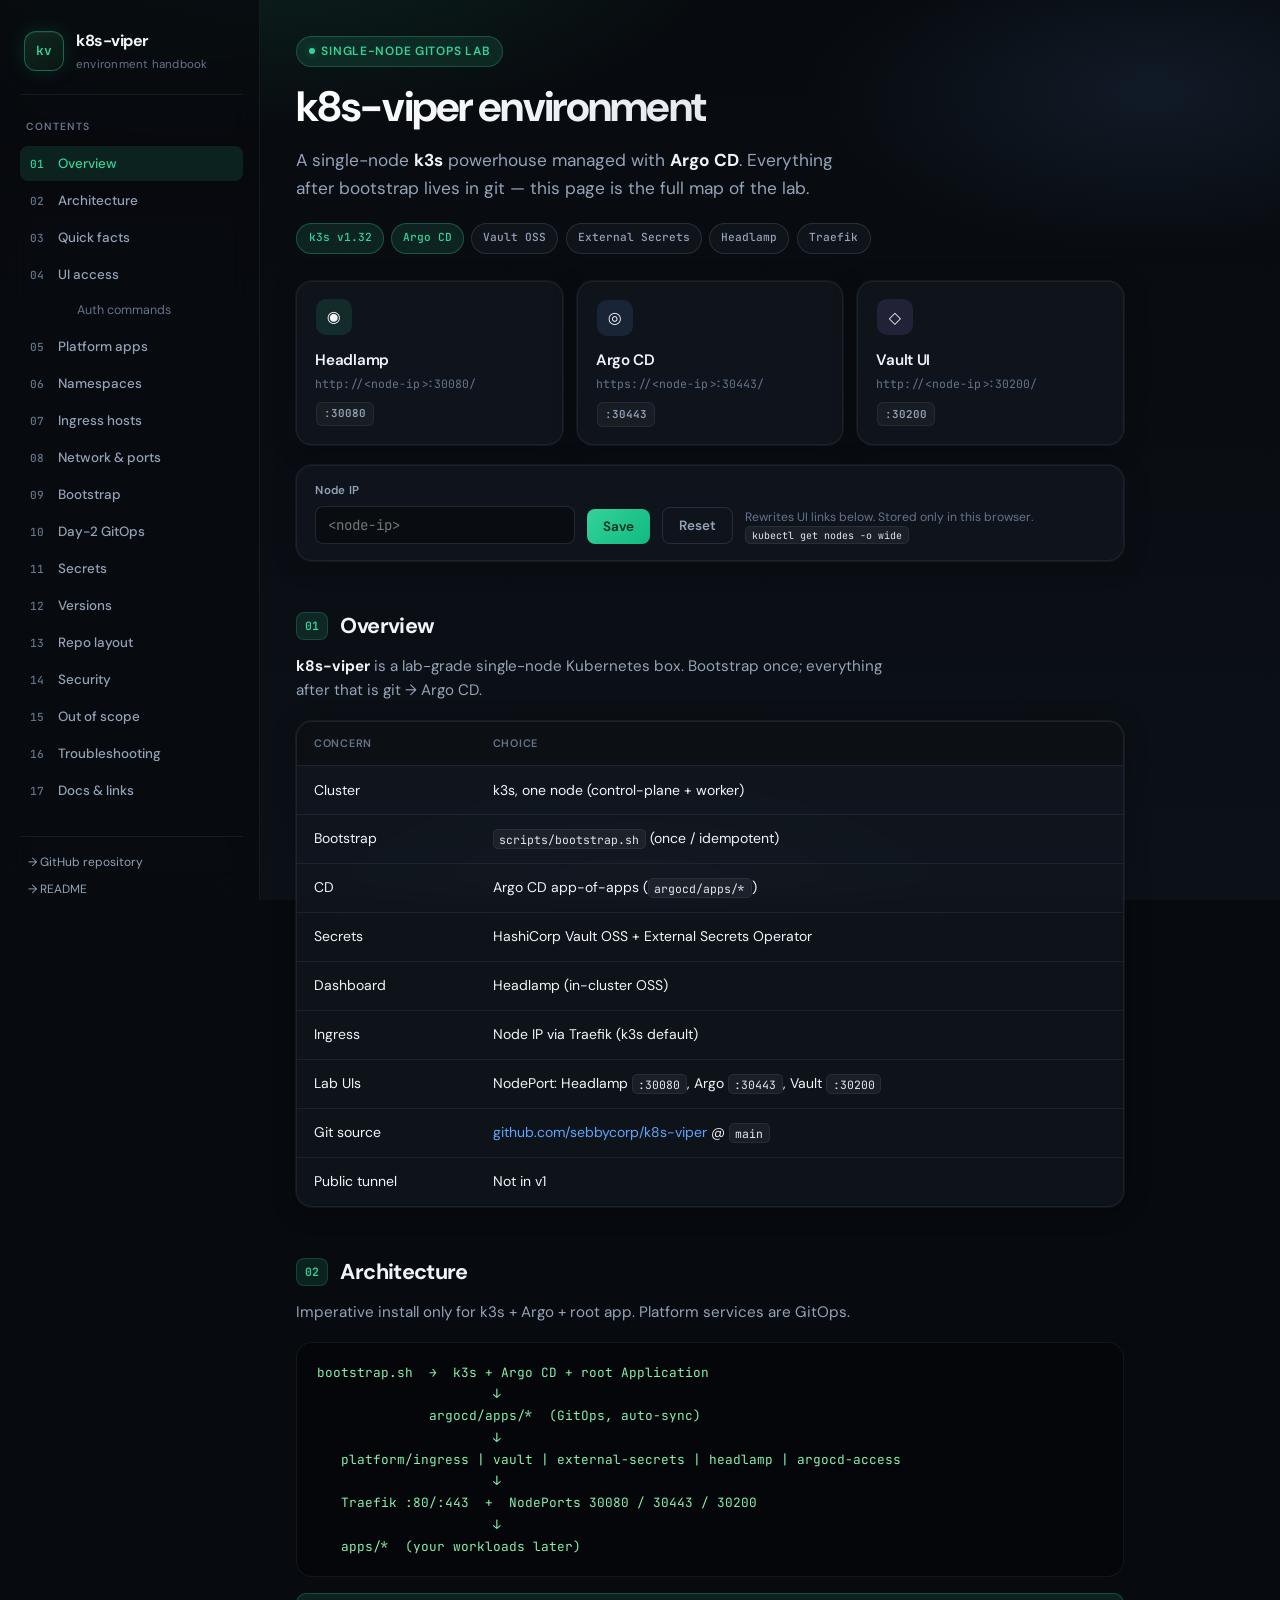
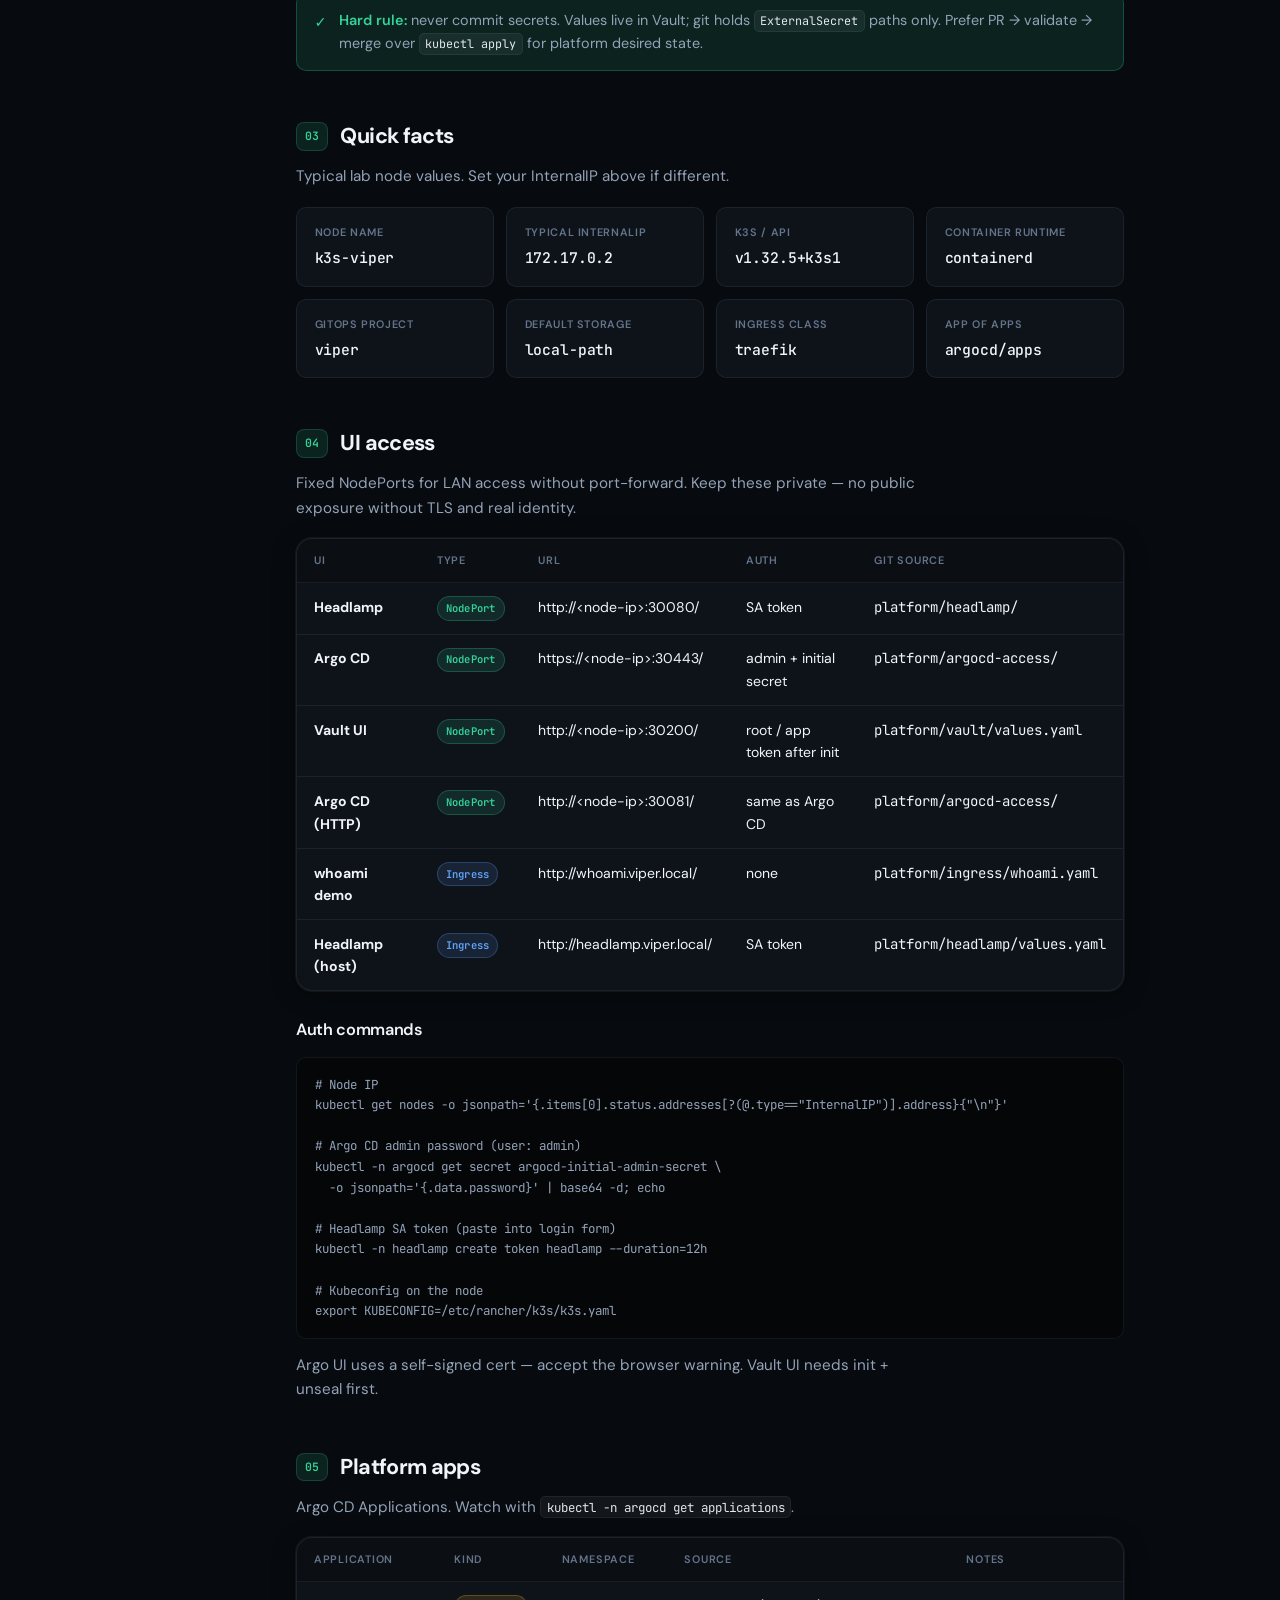
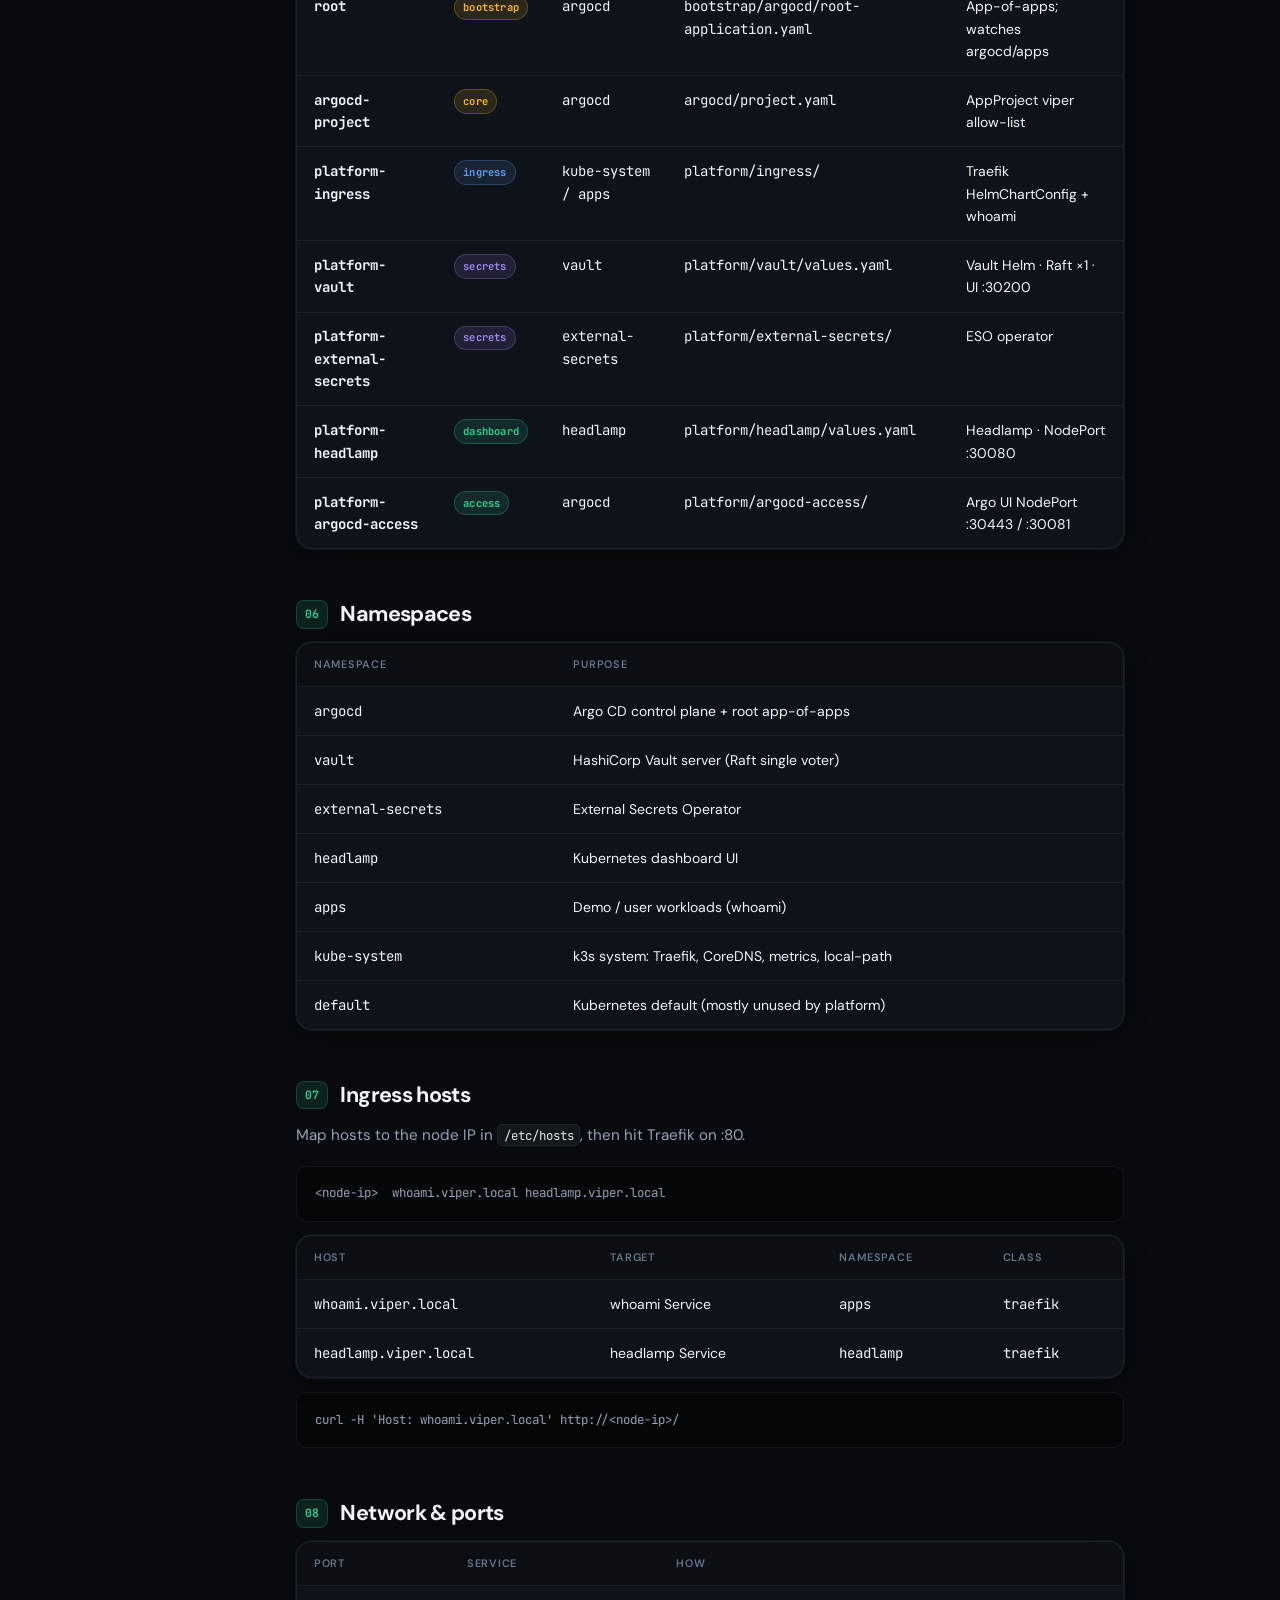
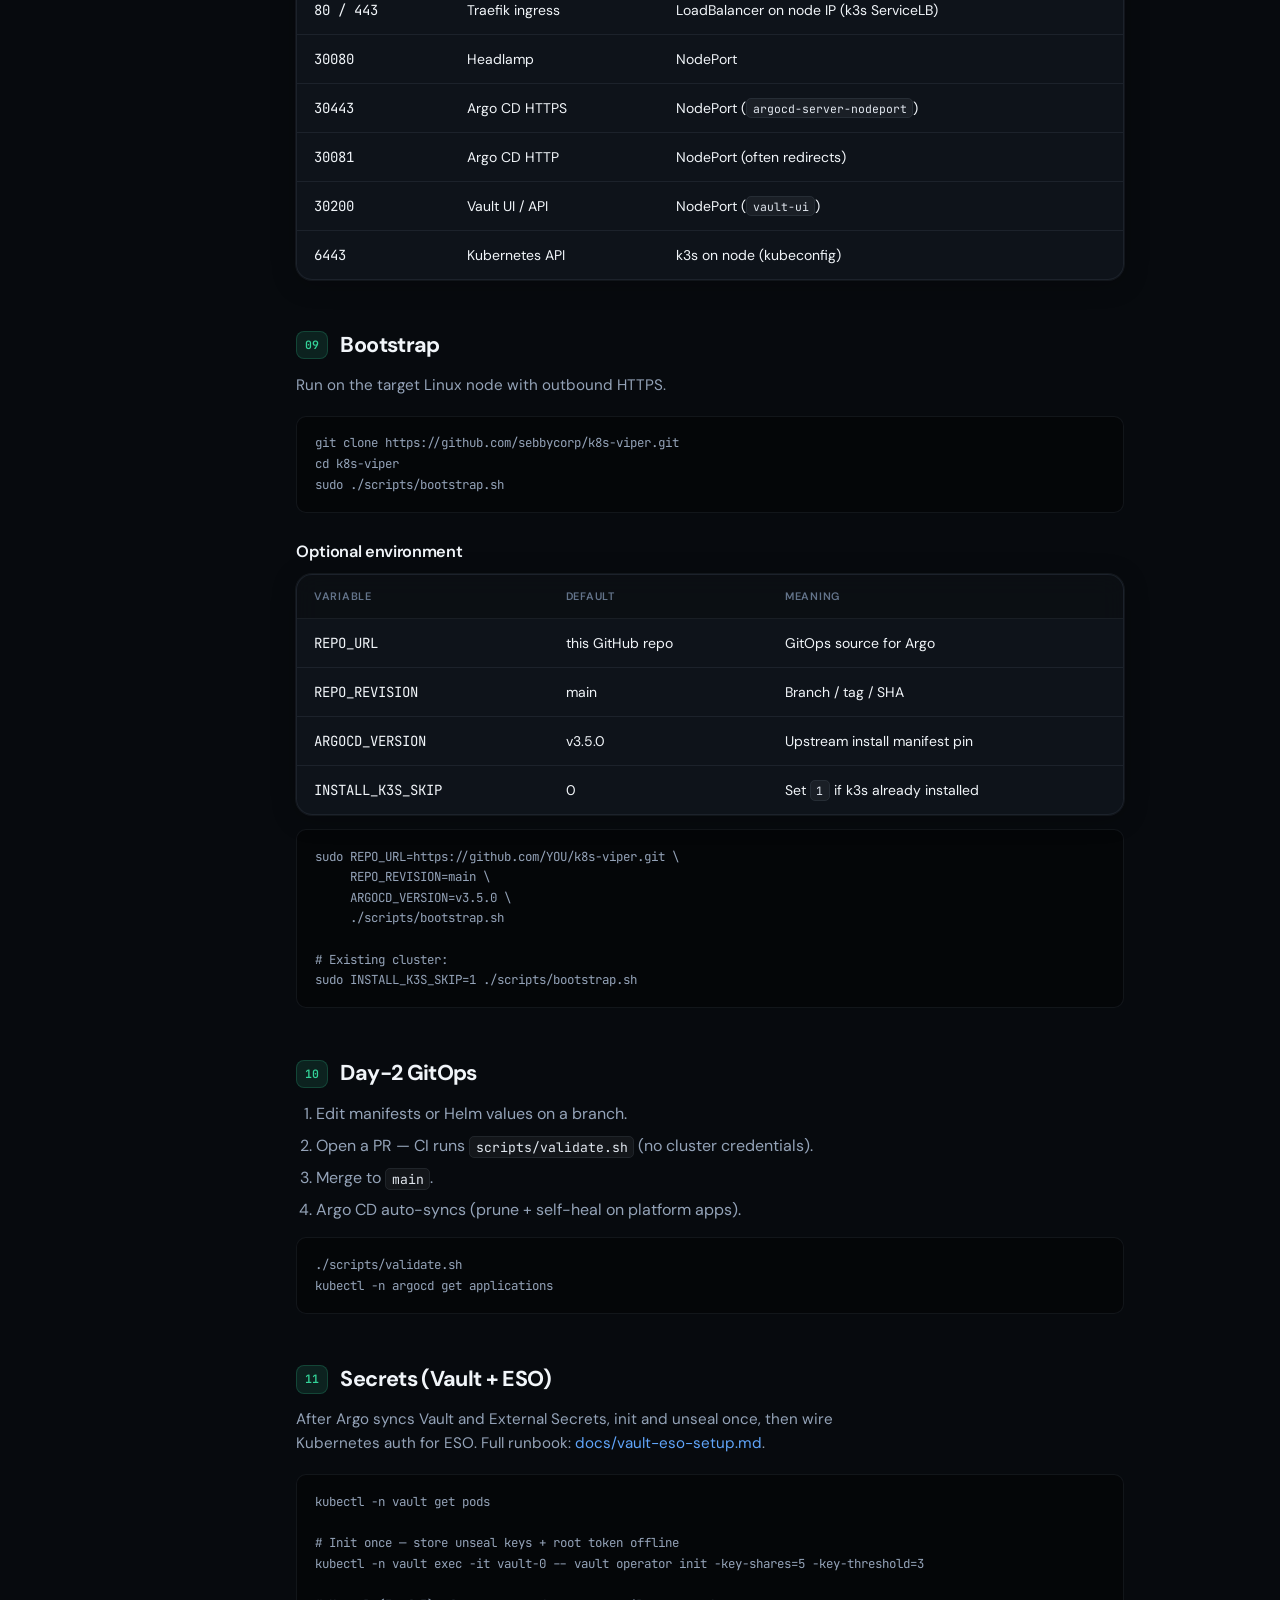
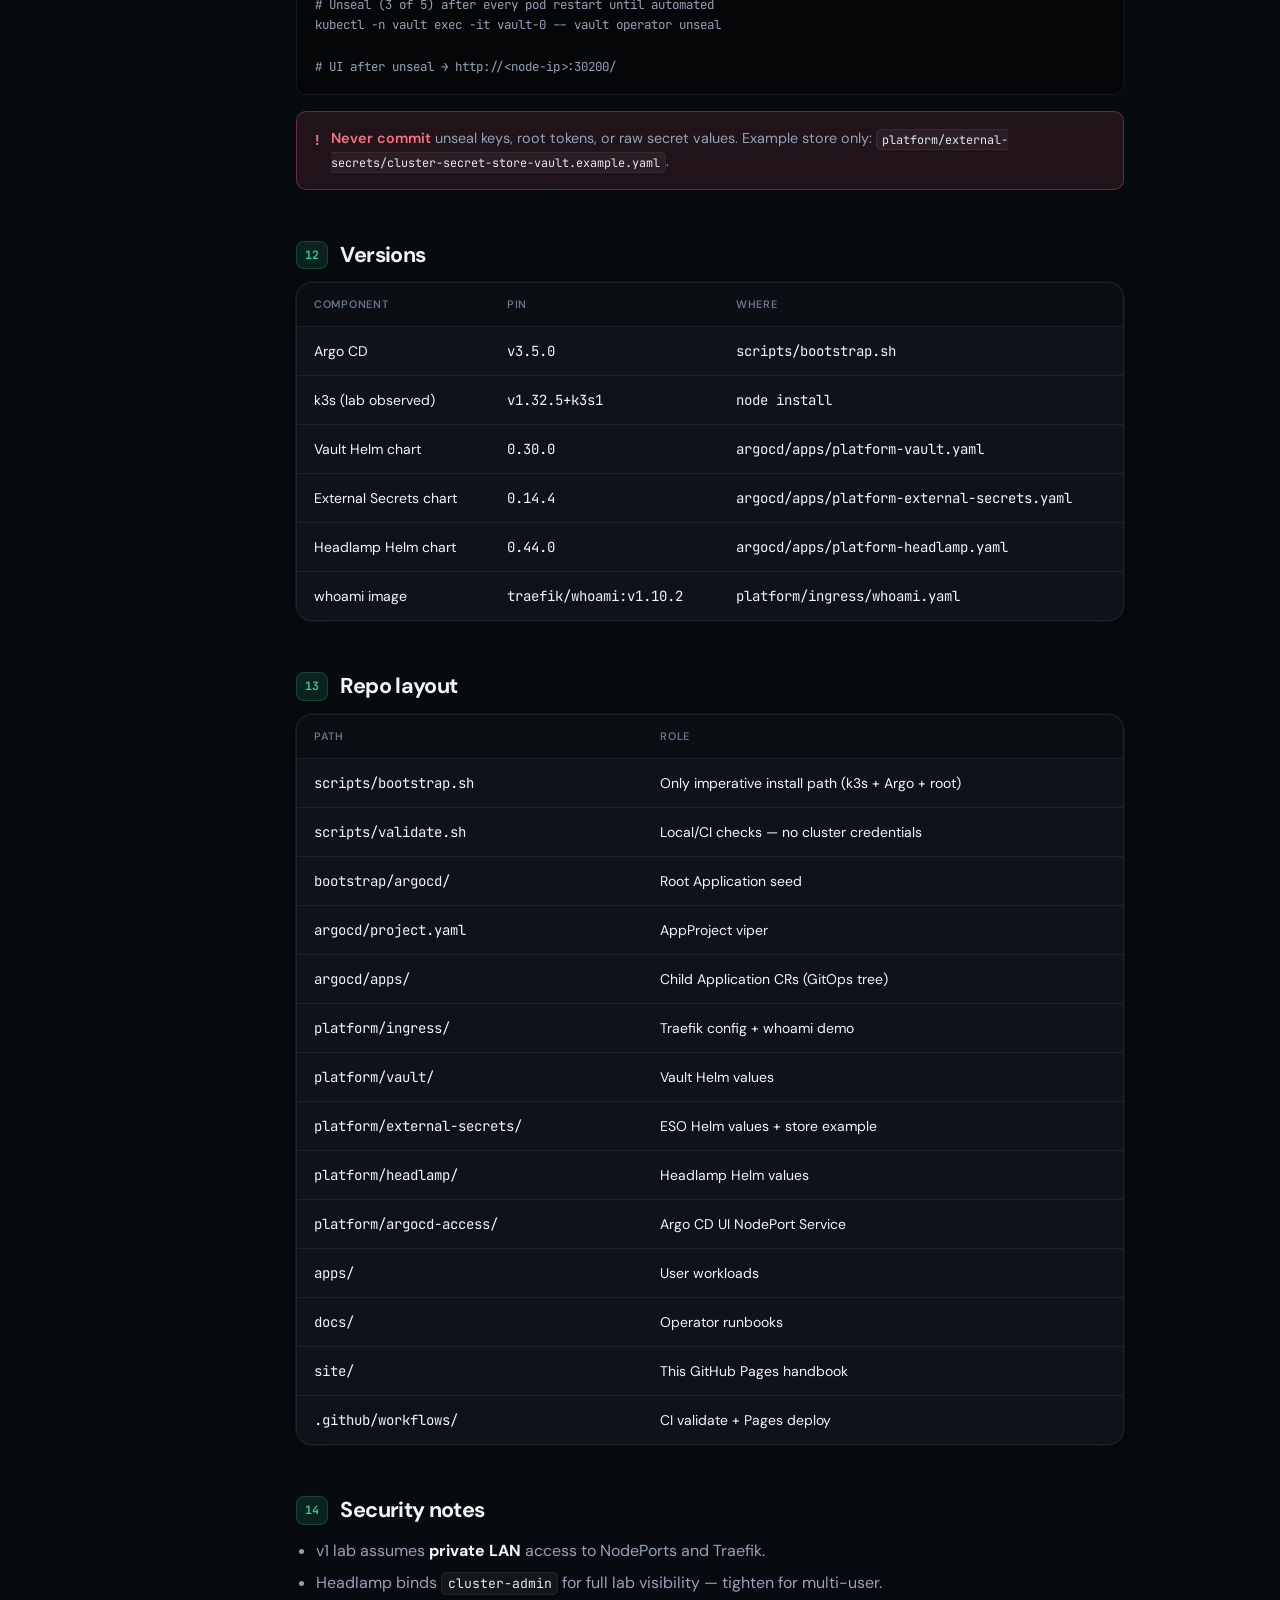
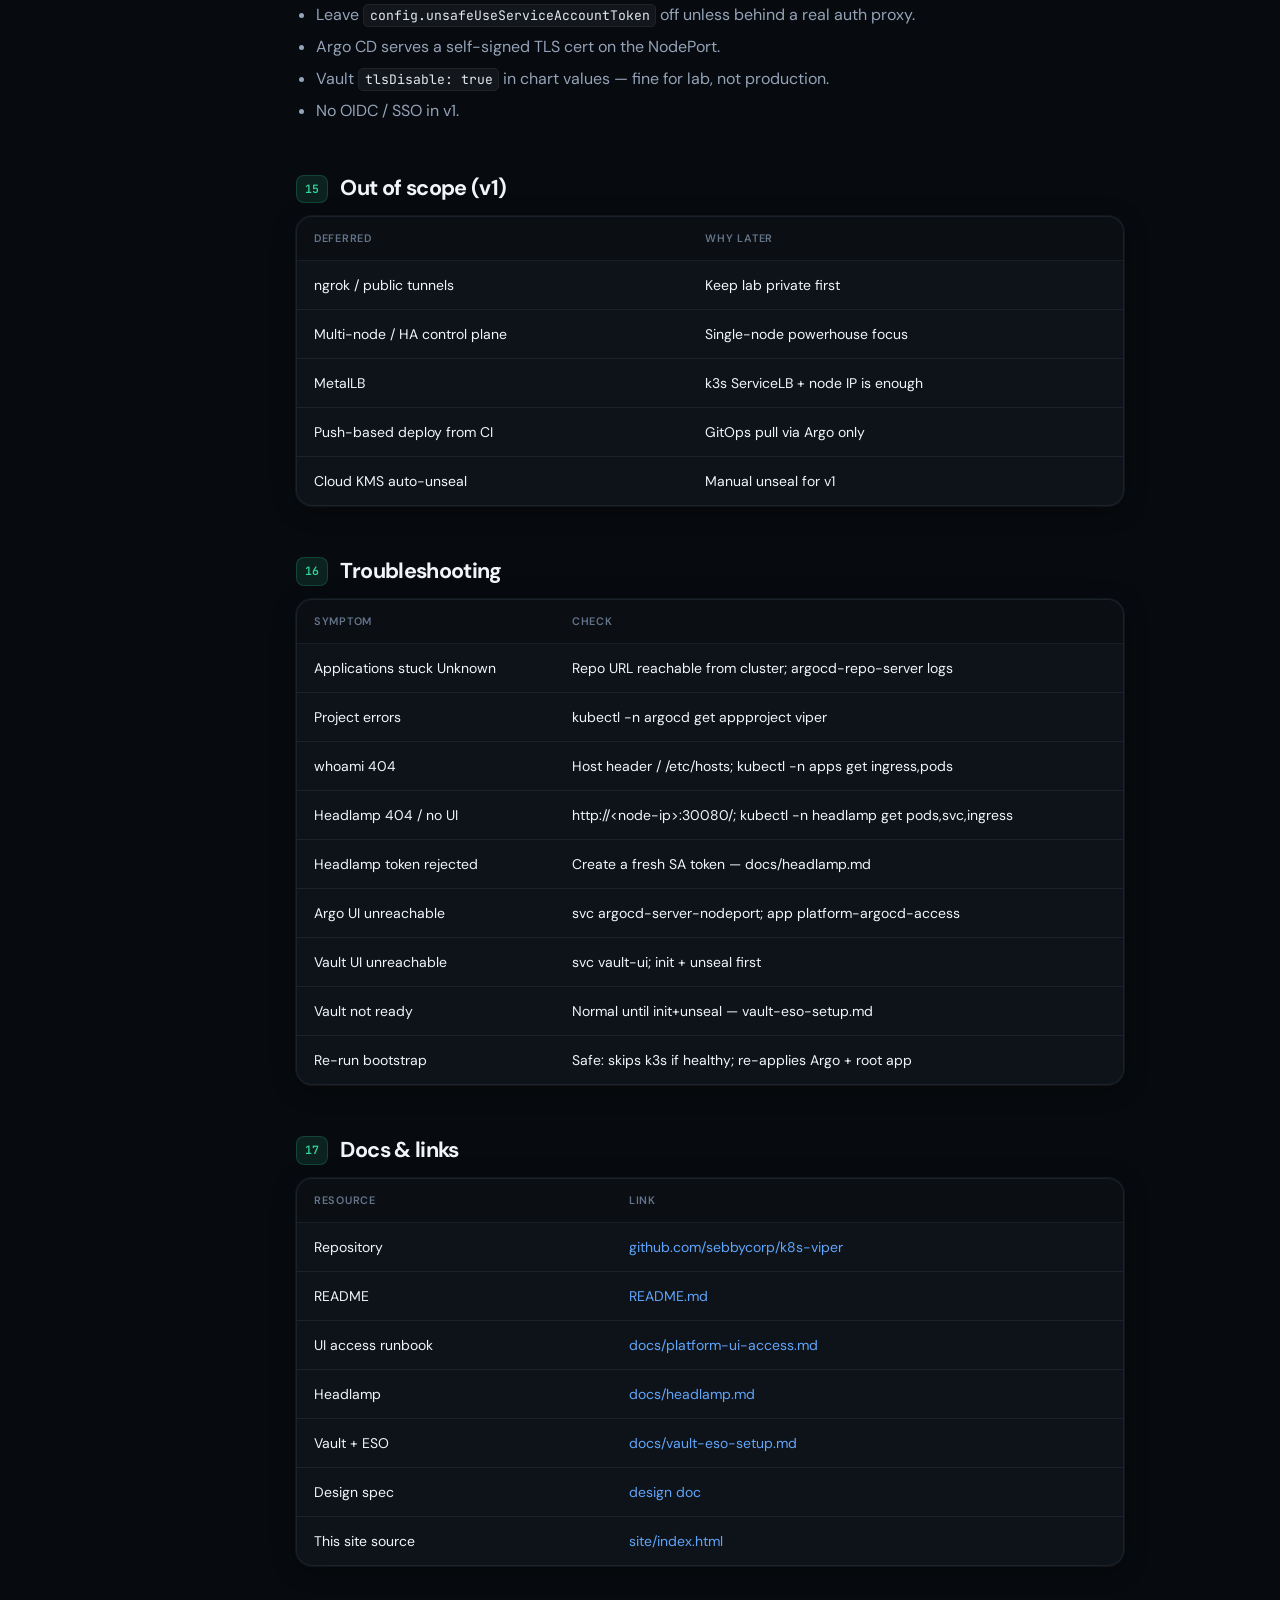
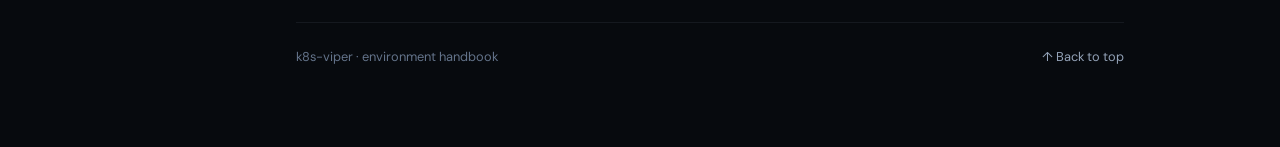
==== commit 0c603922: "style(site): polish environment handbook design Refresh typography, glass cards, quick-access UI til" ====
--- a/site/index.html
+++ b/site/index.html
@@ -4,305 +4,476 @@
   <meta charset="utf-8" />
   <meta name="viewport" content="width=device-width, initial-scale=1" />
   <title>k8s-viper · environment handbook</title>
-  <meta name="description" content="Full handbook for the k8s-viper single-node k3s GitOps lab — TOC, architecture, UIs, apps, secrets, versions, day-2 ops." />
+  <meta name="description" content="Beautiful handbook for the k8s-viper single-node k3s GitOps lab." />
   <link rel="preconnect" href="https://fonts.googleapis.com" />
   <link rel="preconnect" href="https://fonts.gstatic.com" crossorigin />
-  <link href="https://fonts.googleapis.com/css2?family=IBM+Plex+Mono:wght@400;500;600&family=IBM+Plex+Sans:wght@400;500;600;700&display=swap" rel="stylesheet" />
+  <link href="https://fonts.googleapis.com/css2?family=DM+Sans:ital,opsz,wght@0,9..40,400;0,9..40,500;0,9..40,600;0,9..40,700;1,9..40,400&family=JetBrains+Mono:wght@400;500;600&display=swap" rel="stylesheet" />
   <style>
     :root {
-      --bg: #0b0f14;
-      --bg-elev: #121820;
-      --bg-soft: #0e141c;
-      --border: #1e2a38;
-      --border-strong: #2a3b4f;
-      --text: #e6edf5;
-      --muted: #8b9bb0;
-      --dim: #5c6b7e;
-      --accent: #3dd68c;
-      --accent-dim: rgba(61, 214, 140, 0.12);
-      --warn: #f0b429;
-      --link: #6cb6ff;
-      --purple: #c3a6ff;
-      --radius: 12px;
-      --shadow: 0 12px 40px rgba(0, 0, 0, 0.35);
-      --font: "IBM Plex Sans", system-ui, sans-serif;
-      --mono: "IBM Plex Mono", ui-monospace, monospace;
-      --toc-w: 240px;
+      --bg: #070a0e;
+      --bg-2: #0c1118;
+      --surface: rgba(18, 24, 33, 0.72);
+      --surface-solid: #121820;
+      --surface-hover: rgba(28, 38, 52, 0.55);
+      --border: rgba(148, 163, 184, 0.1);
+      --border-strong: rgba(148, 163, 184, 0.18);
+      --text: #f1f5f9;
+      --muted: #94a3b8;
+      --dim: #64748b;
+      --green: #34d399;
+      --green-soft: rgba(52, 211, 153, 0.12);
+      --green-glow: rgba(52, 211, 153, 0.35);
+      --blue: #60a5fa;
+      --blue-soft: rgba(96, 165, 250, 0.12);
+      --amber: #fbbf24;
+      --amber-soft: rgba(251, 191, 36, 0.12);
+      --violet: #a78bfa;
+      --violet-soft: rgba(167, 139, 250, 0.12);
+      --rose: #fb7185;
+      --rose-soft: rgba(251, 113, 133, 0.1);
+      --radius: 16px;
+      --radius-sm: 10px;
+      --font: "DM Sans", system-ui, sans-serif;
+      --mono: "JetBrains Mono", ui-monospace, monospace;
+      --toc: 260px;
+      --shadow: 0 4px 24px rgba(0, 0, 0, 0.25), 0 0 0 1px var(--border);
+      --shadow-lg: 0 20px 50px rgba(0, 0, 0, 0.4);
     }
 
     * { box-sizing: border-box; }
-    html { scroll-behavior: smooth; scroll-padding-top: 1.25rem; }
+    html { scroll-behavior: smooth; scroll-padding-top: 1.5rem; }
     body {
       margin: 0;
       min-height: 100vh;
       font-family: var(--font);
       color: var(--text);
+      background: var(--bg);
+      line-height: 1.6;
+      -webkit-font-smoothing: antialiased;
+    }
+
+    /* ambient background */
+    body::before {
+      content: "";
+      position: fixed;
+      inset: 0;
+      z-index: -1;
       background:
-        radial-gradient(1200px 600px at 10% -10%, rgba(61, 214, 140, 0.07), transparent 55%),
-        radial-gradient(900px 500px at 100% 0%, rgba(108, 182, 255, 0.06), transparent 50%),
-        var(--bg);
-      line-height: 1.55;
-    }
-
-    a { color: var(--link); text-decoration: none; }
-    a:hover { text-decoration: underline; }
+        radial-gradient(ellipse 80% 50% at 20% -10%, rgba(52, 211, 153, 0.14), transparent 50%),
+        radial-gradient(ellipse 60% 40% at 90% 10%, rgba(96, 165, 250, 0.1), transparent 45%),
+        radial-gradient(ellipse 50% 30% at 50% 100%, rgba(167, 139, 250, 0.06), transparent 50%),
+        linear-gradient(180deg, var(--bg) 0%, var(--bg-2) 100%);
+      pointer-events: none;
+    }
+
+    a { color: var(--blue); text-decoration: none; transition: color 0.15s; }
+    a:hover { color: #93c5fd; }
 
     .shell {
       display: grid;
-      grid-template-columns: var(--toc-w) minmax(0, 1fr);
-      gap: 0;
-      width: min(1280px, 100%);
+      grid-template-columns: var(--toc) minmax(0, 1fr);
+      width: min(1320px, 100%);
       margin: 0 auto;
       min-height: 100vh;
     }
 
-    /* —— TOC —— */
+    /* ─── TOC ─── */
     .toc-panel {
       position: sticky;
       top: 0;
-      align-self: start;
       height: 100vh;
       overflow-y: auto;
       padding: 1.5rem 1rem 2rem 1.25rem;
       border-right: 1px solid var(--border);
-      background: rgba(11, 15, 20, 0.92);
-      backdrop-filter: blur(8px);
+      background: rgba(7, 10, 14, 0.75);
+      backdrop-filter: blur(16px);
+      scrollbar-width: thin;
+      scrollbar-color: var(--border-strong) transparent;
     }
 
     .toc-brand {
       display: flex;
       align-items: center;
-      gap: 0.65rem;
-      margin-bottom: 1.25rem;
-      padding-bottom: 1rem;
+      gap: 0.75rem;
+      margin-bottom: 1.5rem;
+      padding: 0.25rem 0.25rem 1.25rem;
       border-bottom: 1px solid var(--border);
     }
 
     .logo {
-      width: 36px;
-      height: 36px;
-      border-radius: 9px;
-      background: linear-gradient(145deg, #1a2e24, #0f1a14);
-      border: 1px solid rgba(61, 214, 140, 0.35);
+      width: 40px;
+      height: 40px;
+      border-radius: 12px;
+      background: linear-gradient(145deg, #0f2920, #0a1612);
+      border: 1px solid rgba(52, 211, 153, 0.4);
+      box-shadow: 0 0 20px rgba(52, 211, 153, 0.15), inset 0 1px 0 rgba(255,255,255,0.05);
       display: grid;
       place-items: center;
       font-family: var(--mono);
       font-weight: 600;
-      color: var(--accent);
-      font-size: 0.78rem;
+      color: var(--green);
+      font-size: 0.8rem;
       flex-shrink: 0;
     }
 
     .toc-brand h1 {
       margin: 0;
-      font-size: 0.95rem;
-      letter-spacing: -0.02em;
+      font-size: 1rem;
+      font-weight: 700;
+      letter-spacing: -0.03em;
     }
 
     .toc-brand p {
-      margin: 0.1rem 0 0;
+      margin: 0.15rem 0 0;
+      font-size: 0.72rem;
+      color: var(--dim);
+      letter-spacing: 0.02em;
+    }
+
+    .toc-label {
+      font-size: 0.65rem;
+      font-weight: 600;
+      text-transform: uppercase;
+      letter-spacing: 0.1em;
+      color: var(--dim);
+      margin: 0 0 0.65rem 0.35rem;
+    }
+
+    .toc { list-style: none; margin: 0; padding: 0; display: grid; gap: 2px; }
+
+    .toc a {
+      display: flex;
+      align-items: baseline;
+      gap: 0.5rem;
+      padding: 0.42rem 0.65rem;
+      border-radius: 8px;
+      color: var(--muted);
+      font-size: 0.84rem;
+      font-weight: 500;
+      text-decoration: none;
+      transition: background 0.15s, color 0.15s;
+    }
+
+    .toc a .num {
+      font-family: var(--mono);
       font-size: 0.7rem;
       color: var(--dim);
-    }
-
-    .toc-label {
-      font-size: 0.68rem;
-      font-weight: 600;
-      text-transform: uppercase;
-      letter-spacing: 0.08em;
-      color: var(--dim);
-      margin: 0 0 0.5rem;
-    }
-
-    .toc {
-      list-style: none;
-      margin: 0;
-      padding: 0;
-      display: grid;
-      gap: 0.15rem;
-    }
-
-    .toc a {
-      display: block;
-      padding: 0.35rem 0.55rem;
-      border-radius: 6px;
-      color: var(--muted);
-      font-size: 0.82rem;
-      text-decoration: none;
-      border-left: 2px solid transparent;
+      min-width: 1.2rem;
     }
 
     .toc a:hover {
       color: var(--text);
-      background: rgba(255, 255, 255, 0.03);
-      text-decoration: none;
+      background: var(--surface-hover);
     }
 
     .toc a.active {
-      color: var(--accent);
-      background: var(--accent-dim);
-      border-left-color: var(--accent);
-      font-weight: 500;
-    }
+      color: var(--green);
+      background: var(--green-soft);
+    }
+
+    .toc a.active .num { color: var(--green); }
 
     .toc .sub a {
-      padding-left: 1.1rem;
+      padding-left: 1.85rem;
       font-size: 0.78rem;
+      font-weight: 400;
       color: var(--dim);
     }
 
     .toc-foot {
-      margin-top: 1.5rem;
-      padding-top: 1rem;
+      margin-top: 1.75rem;
+      padding: 1rem 0.5rem 0;
       border-top: 1px solid var(--border);
-      font-size: 0.72rem;
+      font-size: 0.75rem;
       color: var(--dim);
       display: grid;
+      gap: 0.5rem;
+    }
+
+    .toc-foot a { color: var(--muted); }
+    .toc-foot a:hover { color: var(--green); }
+
+    /* ─── Main ─── */
+    main { padding: 2.25rem 2.25rem 5rem; max-width: 900px; }
+
+    .hero {
+      position: relative;
+      margin-bottom: 0.5rem;
+    }
+
+    .eyebrow {
+      display: inline-flex;
+      align-items: center;
       gap: 0.4rem;
-    }
-
-    /* —— Main —— */
-    main {
-      padding: 2rem 1.75rem 4rem;
-      max-width: 920px;
+      font-size: 0.75rem;
+      font-weight: 600;
+      letter-spacing: 0.06em;
+      text-transform: uppercase;
+      color: var(--green);
+      background: var(--green-soft);
+      border: 1px solid rgba(52, 211, 153, 0.25);
+      border-radius: 999px;
+      padding: 0.3rem 0.75rem;
+      margin-bottom: 1rem;
+    }
+
+    .eyebrow::before {
+      content: "";
+      width: 6px;
+      height: 6px;
+      border-radius: 50%;
+      background: var(--green);
+      box-shadow: 0 0 8px var(--green-glow);
+      animation: pulse 2s ease infinite;
+    }
+
+    @keyframes pulse {
+      0%, 100% { opacity: 1; }
+      50% { opacity: 0.4; }
     }
 
     .hero h2 {
       margin: 0;
-      font-size: clamp(1.65rem, 3vw, 2.15rem);
-      letter-spacing: -0.03em;
+      font-size: clamp(2rem, 4vw, 2.65rem);
       font-weight: 700;
+      letter-spacing: -0.04em;
+      line-height: 1.15;
+      background: linear-gradient(135deg, #fff 0%, #cbd5e1 100%);
+      -webkit-background-clip: text;
+      background-clip: text;
+      color: transparent;
     }
 
     .hero .lede {
-      margin: 0.6rem 0 0;
+      margin: 0.9rem 0 0;
       color: var(--muted);
-      font-size: 1.02rem;
-      max-width: 58ch;
+      font-size: 1.08rem;
+      max-width: 48ch;
+      line-height: 1.65;
     }
 
     .pills {
       display: flex;
       flex-wrap: wrap;
       gap: 0.45rem;
-      margin-top: 1rem;
+      margin-top: 1.25rem;
     }
 
     .pill {
       font-family: var(--mono);
       font-size: 0.7rem;
       font-weight: 500;
-      padding: 0.28rem 0.6rem;
+      padding: 0.32rem 0.7rem;
       border-radius: 999px;
       border: 1px solid var(--border-strong);
-      background: var(--bg-elev);
+      background: var(--surface);
       color: var(--muted);
+      backdrop-filter: blur(8px);
     }
 
     .pill.ok {
-      color: var(--accent);
-      border-color: rgba(61, 214, 140, 0.35);
-      background: var(--accent-dim);
-    }
-
+      color: var(--green);
+      border-color: rgba(52, 211, 153, 0.3);
+      background: var(--green-soft);
+    }
+
+    /* quick access cards */
+    .quick-grid {
+      display: grid;
+      grid-template-columns: repeat(3, 1fr);
+      gap: 0.85rem;
+      margin: 1.75rem 0 0;
+    }
+
+    .quick-card {
+      display: block;
+      padding: 1.1rem 1.15rem;
+      border-radius: var(--radius);
+      border: 1px solid var(--border);
+      background: var(--surface);
+      backdrop-filter: blur(12px);
+      box-shadow: var(--shadow);
+      text-decoration: none;
+      transition: transform 0.15s, border-color 0.15s, box-shadow 0.15s;
+      color: inherit;
+    }
+
+    .quick-card:hover {
+      transform: translateY(-2px);
+      border-color: var(--border-strong);
+      box-shadow: var(--shadow-lg);
+      text-decoration: none;
+      color: inherit;
+    }
+
+    .quick-card .qc-icon {
+      width: 36px;
+      height: 36px;
+      border-radius: 10px;
+      display: grid;
+      place-items: center;
+      font-size: 1rem;
+      margin-bottom: 0.75rem;
+    }
+
+    .quick-card.headlamp .qc-icon { background: var(--green-soft); }
+    .quick-card.argocd .qc-icon { background: var(--blue-soft); }
+    .quick-card.vault .qc-icon { background: var(--violet-soft); }
+
+    .quick-card .qc-name {
+      font-weight: 600;
+      font-size: 0.95rem;
+      letter-spacing: -0.02em;
+      margin-bottom: 0.2rem;
+    }
+
+    .quick-card .qc-url {
+      font-family: var(--mono);
+      font-size: 0.72rem;
+      color: var(--dim);
+      word-break: break-all;
+    }
+
+    .quick-card .qc-port {
+      display: inline-block;
+      margin-top: 0.55rem;
+      font-family: var(--mono);
+      font-size: 0.68rem;
+      font-weight: 600;
+      color: var(--muted);
+      background: rgba(255,255,255,0.04);
+      border: 1px solid var(--border);
+      padding: 0.15rem 0.45rem;
+      border-radius: 6px;
+    }
+
+    /* node IP bar */
     .controls {
       display: flex;
       flex-wrap: wrap;
       gap: 0.75rem;
       align-items: end;
       margin-top: 1.25rem;
-      padding: 1rem 1.1rem;
-      background: var(--bg-elev);
+      padding: 1rem 1.15rem;
+      background: var(--surface);
       border: 1px solid var(--border);
       border-radius: var(--radius);
+      backdrop-filter: blur(12px);
       box-shadow: var(--shadow);
     }
 
     label {
       display: grid;
-      gap: 0.3rem;
-      font-size: 0.75rem;
+      gap: 0.35rem;
+      font-size: 0.72rem;
       color: var(--muted);
-      font-weight: 500;
+      font-weight: 600;
+      letter-spacing: 0.02em;
     }
 
     input[type="text"] {
       font-family: var(--mono);
       font-size: 0.88rem;
       color: var(--text);
-      background: var(--bg);
+      background: rgba(0, 0, 0, 0.35);
       border: 1px solid var(--border-strong);
       border-radius: 8px;
-      padding: 0.5rem 0.7rem;
-      min-width: min(260px, 65vw);
+      padding: 0.55rem 0.75rem;
+      min-width: min(260px, 60vw);
       outline: none;
+      transition: border-color 0.15s, box-shadow 0.15s;
     }
 
     input[type="text"]:focus {
-      border-color: var(--accent);
-      box-shadow: 0 0 0 3px var(--accent-dim);
+      border-color: rgba(52, 211, 153, 0.5);
+      box-shadow: 0 0 0 3px var(--green-soft);
     }
 
     .btn {
       font-family: var(--font);
       font-weight: 600;
-      font-size: 0.82rem;
-      border: 1px solid rgba(61, 214, 140, 0.4);
-      background: var(--accent-dim);
-      color: var(--accent);
+      font-size: 0.84rem;
+      border: none;
+      background: linear-gradient(135deg, #34d399, #10b981);
+      color: #042f1e;
       border-radius: 8px;
-      padding: 0.5rem 0.85rem;
+      padding: 0.55rem 1rem;
       cursor: pointer;
-    }
-
-    .btn:hover { filter: brightness(1.1); }
+      transition: filter 0.15s, transform 0.1s;
+    }
+
+    .btn:hover { filter: brightness(1.08); }
+    .btn:active { transform: scale(0.98); }
+
     .btn.ghost {
       background: transparent;
-      border-color: var(--border-strong);
+      border: 1px solid var(--border-strong);
       color: var(--muted);
     }
+
+    .btn.ghost:hover { color: var(--text); background: var(--surface-hover); }
 
     .hint {
       font-size: 0.76rem;
       color: var(--dim);
-      flex: 1 1 180px;
+      flex: 1 1 160px;
       margin: 0;
-    }
-
+      line-height: 1.45;
+    }
+
+    /* sections */
     section {
-      margin-top: 2.5rem;
-      scroll-margin-top: 1.25rem;
-    }
-
-    section > h2 {
-      margin: 0 0 0.35rem;
-      font-size: 1.25rem;
+      margin-top: 3rem;
+      scroll-margin-top: 1.5rem;
+    }
+
+    .section-head {
+      display: flex;
+      align-items: center;
+      gap: 0.75rem;
+      margin-bottom: 0.65rem;
+    }
+
+    .section-num {
+      font-family: var(--mono);
+      font-size: 0.72rem;
+      font-weight: 600;
+      color: var(--green);
+      background: var(--green-soft);
+      border: 1px solid rgba(52, 211, 153, 0.2);
+      border-radius: 8px;
+      padding: 0.25rem 0.5rem;
+      letter-spacing: 0.02em;
+    }
+
+    section > h2, .section-head h2 {
+      margin: 0;
+      font-size: 1.35rem;
+      font-weight: 700;
+      letter-spacing: -0.03em;
+    }
+
+    .lead {
+      margin: 0 0 1.15rem;
+      color: var(--muted);
+      font-size: 0.95rem;
+      max-width: 62ch;
+    }
+
+    section h3 {
+      margin: 1.6rem 0 0.6rem;
+      font-size: 1.02rem;
+      font-weight: 600;
       letter-spacing: -0.02em;
-      padding-bottom: 0.5rem;
-      border-bottom: 1px solid var(--border);
-    }
-
-    section > h3 {
-      margin: 1.4rem 0 0.5rem;
-      font-size: 1rem;
-      color: var(--text);
-    }
-
-    .lead {
-      margin: 0.5rem 0 1rem;
-      color: var(--muted);
-      font-size: 0.92rem;
-    }
-
-    p, li { color: var(--text); }
-    .muted { color: var(--muted); }
-    .dim { color: var(--dim); }
-
+    }
+
+    /* cards & tables */
     .card {
-      background: var(--bg-elev);
+      background: var(--surface);
       border: 1px solid var(--border);
       border-radius: var(--radius);
       overflow: hidden;
+      backdrop-filter: blur(12px);
       box-shadow: var(--shadow);
     }
 
@@ -311,12 +482,12 @@
     table {
       width: 100%;
       border-collapse: collapse;
-      font-size: 0.88rem;
+      font-size: 0.875rem;
     }
 
     th, td {
       text-align: left;
-      padding: 0.7rem 0.95rem;
+      padding: 0.8rem 1.05rem;
       border-bottom: 1px solid var(--border);
       vertical-align: top;
     }
@@ -324,35 +495,37 @@
     th {
       font-size: 0.68rem;
       text-transform: uppercase;
-      letter-spacing: 0.06em;
+      letter-spacing: 0.07em;
       color: var(--dim);
       font-weight: 600;
-      background: rgba(0, 0, 0, 0.22);
+      background: rgba(0, 0, 0, 0.25);
       white-space: nowrap;
     }
 
     tr:last-child td { border-bottom: none; }
+    tbody tr { transition: background 0.12s; }
     tbody tr:hover td { background: rgba(255, 255, 255, 0.02); }
 
-    .mono, code, pre, .url { font-family: var(--mono); }
+    .mono, code, pre { font-family: var(--mono); }
     code {
-      font-size: 0.84em;
-      background: rgba(255, 255, 255, 0.04);
+      font-size: 0.82em;
+      background: rgba(255, 255, 255, 0.05);
       border: 1px solid var(--border);
-      padding: 0.08rem 0.32rem;
-      border-radius: 4px;
+      padding: 0.1rem 0.35rem;
+      border-radius: 5px;
+      color: #e2e8f0;
     }
 
     pre {
-      margin: 0.75rem 0;
-      padding: 0.9rem 1rem;
-      background: var(--bg-soft);
+      margin: 0.85rem 0;
+      padding: 1.05rem 1.15rem;
+      background: rgba(0, 0, 0, 0.4);
       border: 1px solid var(--border);
-      border-radius: 10px;
+      border-radius: var(--radius-sm);
       overflow-x: auto;
-      font-size: 0.8rem;
-      line-height: 1.5;
-      color: var(--muted);
+      font-size: 0.78rem;
+      line-height: 1.65;
+      color: #94a3b8;
     }
 
     pre code {
@@ -363,90 +536,128 @@
       color: inherit;
     }
 
-    .url a { word-break: break-all; }
+    .url a { word-break: break-all; font-size: 0.84em; }
 
     .badge {
-      display: inline-block;
+      display: inline-flex;
+      align-items: center;
       font-family: var(--mono);
-      font-size: 0.68rem;
-      font-weight: 500;
-      padding: 0.12rem 0.42rem;
+      font-size: 0.66rem;
+      font-weight: 600;
+      padding: 0.18rem 0.5rem;
       border-radius: 999px;
-      border: 1px solid var(--border-strong);
-      color: var(--muted);
+      letter-spacing: 0.02em;
       white-space: nowrap;
     }
 
-    .badge.ui { color: var(--accent); border-color: rgba(61, 214, 140, 0.35); background: var(--accent-dim); }
-    .badge.ingress { color: var(--link); border-color: rgba(108, 182, 255, 0.3); background: rgba(108, 182, 255, 0.1); }
-    .badge.core { color: var(--warn); border-color: rgba(240, 180, 41, 0.35); background: rgba(240, 180, 41, 0.1); }
-    .badge.secret { color: var(--purple); border-color: rgba(195, 166, 255, 0.3); background: rgba(195, 166, 255, 0.1); }
-    .badge.demo { color: #7dd3fc; border-color: rgba(125, 211, 252, 0.3); background: rgba(125, 211, 252, 0.08); }
+    .badge.ui { color: var(--green); background: var(--green-soft); border: 1px solid rgba(52, 211, 153, 0.25); }
+    .badge.ingress { color: var(--blue); background: var(--blue-soft); border: 1px solid rgba(96, 165, 250, 0.25); }
+    .badge.core { color: var(--amber); background: var(--amber-soft); border: 1px solid rgba(251, 191, 36, 0.25); }
+    .badge.secret { color: var(--violet); background: var(--violet-soft); border: 1px solid rgba(167, 139, 250, 0.25); }
+    .badge.demo { color: #7dd3fc; background: rgba(125, 211, 252, 0.1); border: 1px solid rgba(125, 211, 252, 0.25); }
 
     .grid-2 {
       display: grid;
-      gap: 0.85rem;
-      grid-template-columns: repeat(auto-fit, minmax(200px, 1fr));
+      gap: 0.75rem;
+      grid-template-columns: repeat(auto-fit, minmax(180px, 1fr));
     }
 
     .stat {
-      padding: 0.9rem 1rem;
-      background: var(--bg-elev);
+      padding: 1rem 1.1rem;
+      background: var(--surface);
+      border: 1px solid var(--border);
+      border-radius: var(--radius-sm);
+      backdrop-filter: blur(8px);
+      transition: border-color 0.15s;
+    }
+
+    .stat:hover { border-color: var(--border-strong); }
+
+    .stat .k {
+      font-size: 0.68rem;
+      color: var(--dim);
+      text-transform: uppercase;
+      letter-spacing: 0.06em;
+      font-weight: 600;
+    }
+
+    .stat .v {
+      margin-top: 0.3rem;
+      font-family: var(--mono);
+      font-size: 0.92rem;
+      font-weight: 500;
+      letter-spacing: -0.01em;
+    }
+
+    .callout {
+      margin: 1rem 0;
+      padding: 0.95rem 1.1rem;
+      border-radius: var(--radius-sm);
+      border: 1px solid rgba(251, 191, 36, 0.25);
+      background: var(--amber-soft);
+      color: var(--muted);
+      font-size: 0.9rem;
+      display: flex;
+      gap: 0.75rem;
+      align-items: flex-start;
+    }
+
+    .callout::before {
+      content: "✦";
+      color: var(--amber);
+      flex-shrink: 0;
+      margin-top: 0.1rem;
+    }
+
+    .callout strong { color: var(--amber); font-weight: 600; }
+
+    .callout.ok {
+      border-color: rgba(52, 211, 153, 0.25);
+      background: var(--green-soft);
+    }
+    .callout.ok::before { content: "✓"; color: var(--green); }
+    .callout.ok strong { color: var(--green); }
+
+    .callout.danger {
+      border-color: rgba(251, 113, 133, 0.3);
+      background: var(--rose-soft);
+    }
+    .callout.danger::before { content: "!"; color: var(--rose); font-weight: 700; }
+    .callout.danger strong { color: var(--rose); }
+
+    ul.clean, ol.clean {
+      margin: 0.5rem 0 0.9rem;
+      padding-left: 1.25rem;
+    }
+
+    ul.clean li, ol.clean li {
+      margin: 0.4rem 0;
+      color: var(--muted);
+    }
+
+    ul.clean li strong, ol.clean li strong { color: var(--text); }
+
+    .arch-box {
+      padding: 1.15rem 1.25rem;
+      background: rgba(0, 0, 0, 0.35);
       border: 1px solid var(--border);
       border-radius: var(--radius);
-    }
-
-    .stat .k {
-      font-size: 0.7rem;
-      color: var(--dim);
-      text-transform: uppercase;
-      letter-spacing: 0.05em;
-      font-weight: 600;
-    }
-
-    .stat .v {
-      margin-top: 0.2rem;
-      font-family: var(--mono);
-      font-size: 0.95rem;
-      font-weight: 500;
-    }
-
-    .callout {
-      margin: 1rem 0;
-      padding: 0.85rem 1rem;
-      border-radius: 10px;
-      border: 1px solid rgba(240, 180, 41, 0.3);
-      background: rgba(240, 180, 41, 0.08);
-      color: var(--muted);
-      font-size: 0.88rem;
-    }
-
-    .callout strong { color: var(--warn); }
-
-    .callout.danger {
-      border-color: rgba(240, 113, 120, 0.35);
-      background: rgba(240, 113, 120, 0.08);
-    }
-
-    .callout.danger strong { color: #f07178; }
-
-    .callout.ok {
-      border-color: rgba(61, 214, 140, 0.3);
-      background: var(--accent-dim);
-    }
-
-    .callout.ok strong { color: var(--accent); }
-
-    ul.clean {
-      margin: 0.4rem 0 0.8rem;
-      padding-left: 1.2rem;
-    }
-
-    ul.clean li { margin: 0.3rem 0; }
+      overflow-x: auto;
+    }
+
+    .arch-box pre {
+      margin: 0;
+      padding: 0;
+      background: none;
+      border: none;
+      color: #86efac;
+      font-size: 0.8rem;
+      line-height: 1.7;
+    }
 
     footer {
-      margin-top: 3rem;
-      padding-top: 1.25rem;
+      margin-top: 3.5rem;
+      padding-top: 1.5rem;
       border-top: 1px solid var(--border);
       color: var(--dim);
       font-size: 0.8rem;
@@ -454,51 +665,62 @@
       flex-wrap: wrap;
       gap: 0.75rem 1.5rem;
       justify-content: space-between;
-    }
+      align-items: center;
+    }
+
+    footer a { color: var(--muted); }
+    footer a:hover { color: var(--green); }
 
     .toc-toggle {
       display: none;
       position: fixed;
-      bottom: 1rem;
-      right: 1rem;
+      bottom: 1.25rem;
+      right: 1.25rem;
       z-index: 50;
+      font-family: var(--font);
       font-weight: 600;
-      font-size: 0.85rem;
-      padding: 0.65rem 1rem;
+      font-size: 0.88rem;
+      padding: 0.75rem 1.15rem;
       border-radius: 999px;
-      border: 1px solid rgba(61, 214, 140, 0.4);
-      background: #0f1a14;
-      color: var(--accent);
-      box-shadow: var(--shadow);
+      border: 1px solid rgba(52, 211, 153, 0.35);
+      background: #0a1612;
+      color: var(--green);
+      box-shadow: 0 8px 32px rgba(0, 0, 0, 0.45), 0 0 20px rgba(52, 211, 153, 0.1);
       cursor: pointer;
     }
 
-    @media (max-width: 900px) {
+    @media (max-width: 960px) {
       .shell { grid-template-columns: 1fr; }
       .toc-panel {
         position: fixed;
         inset: 0 auto 0 0;
-        width: min(280px, 86vw);
+        width: min(300px, 88vw);
         z-index: 40;
         transform: translateX(-105%);
-        transition: transform 0.2s ease;
-        box-shadow: var(--shadow);
+        transition: transform 0.22s cubic-bezier(0.22, 1, 0.36, 1);
+        box-shadow: var(--shadow-lg);
       }
       body.toc-open .toc-panel { transform: translateX(0); }
       body.toc-open::after {
         content: "";
         position: fixed;
         inset: 0;
-        background: rgba(0, 0, 0, 0.45);
+        background: rgba(0, 0, 0, 0.55);
         z-index: 30;
+        backdrop-filter: blur(2px);
       }
       .toc-toggle { display: block; }
-      main { padding: 1.25rem 1rem 5rem; }
+      main { padding: 1.5rem 1.15rem 5.5rem; }
+      .quick-grid { grid-template-columns: 1fr; }
+    }
+
+    @media (max-width: 520px) {
+      .hero h2 { font-size: 1.75rem; }
     }
   </style>
 </head>
 <body>
-  <button type="button" class="toc-toggle" id="toc-toggle" aria-expanded="false">Contents</button>
+  <button type="button" class="toc-toggle" id="toc-toggle" aria-expanded="false">☰ Contents</button>
 
   <div class="shell">
     <aside class="toc-panel" id="toc-panel" aria-label="Table of contents">
@@ -509,43 +731,44 @@
           <p>environment handbook</p>
         </div>
       </div>
-      <p class="toc-label">Table of contents</p>
+      <p class="toc-label">Contents</p>
       <nav>
         <ul class="toc" id="toc-list">
-          <li><a href="#overview">1. Overview</a></li>
-          <li><a href="#architecture">2. Architecture</a></li>
-          <li><a href="#quick-facts">3. Quick facts</a></li>
-          <li><a href="#ui-access">4. UI access</a></li>
-          <li class="sub"><a href="#auth-commands">4.1 Auth commands</a></li>
-          <li><a href="#platform-apps">5. Platform apps</a></li>
-          <li><a href="#namespaces">6. Namespaces</a></li>
-          <li><a href="#ingress">7. Ingress hosts</a></li>
-          <li><a href="#network">8. Network &amp; ports</a></li>
-          <li><a href="#bootstrap">9. Bootstrap</a></li>
-          <li><a href="#day2">10. Day-2 GitOps</a></li>
-          <li><a href="#secrets">11. Secrets (Vault + ESO)</a></li>
-          <li><a href="#versions">12. Versions</a></li>
-          <li><a href="#repo-layout">13. Repo layout</a></li>
-          <li><a href="#security">14. Security notes</a></li>
-          <li><a href="#out-of-scope">15. Out of scope (v1)</a></li>
-          <li><a href="#troubleshooting">16. Troubleshooting</a></li>
-          <li><a href="#docs">17. Docs &amp; links</a></li>
+          <li><a href="#overview"><span class="num">01</span> Overview</a></li>
+          <li><a href="#architecture"><span class="num">02</span> Architecture</a></li>
+          <li><a href="#quick-facts"><span class="num">03</span> Quick facts</a></li>
+          <li><a href="#ui-access"><span class="num">04</span> UI access</a></li>
+          <li class="sub"><a href="#auth-commands"><span class="num"></span> Auth commands</a></li>
+          <li><a href="#platform-apps"><span class="num">05</span> Platform apps</a></li>
+          <li><a href="#namespaces"><span class="num">06</span> Namespaces</a></li>
+          <li><a href="#ingress"><span class="num">07</span> Ingress hosts</a></li>
+          <li><a href="#network"><span class="num">08</span> Network &amp; ports</a></li>
+          <li><a href="#bootstrap"><span class="num">09</span> Bootstrap</a></li>
+          <li><a href="#day2"><span class="num">10</span> Day-2 GitOps</a></li>
+          <li><a href="#secrets"><span class="num">11</span> Secrets</a></li>
+          <li><a href="#versions"><span class="num">12</span> Versions</a></li>
+          <li><a href="#repo-layout"><span class="num">13</span> Repo layout</a></li>
+          <li><a href="#security"><span class="num">14</span> Security</a></li>
+          <li><a href="#out-of-scope"><span class="num">15</span> Out of scope</a></li>
+          <li><a href="#troubleshooting"><span class="num">16</span> Troubleshooting</a></li>
+          <li><a href="#docs"><span class="num">17</span> Docs &amp; links</a></li>
         </ul>
       </nav>
       <div class="toc-foot">
-        <a href="https://github.com/sebbycorp/k8s-viper">GitHub repo</a>
-        <a href="https://github.com/sebbycorp/k8s-viper/blob/main/README.md">README</a>
-        <span>Static page · not live cluster status</span>
+        <a href="https://github.com/sebbycorp/k8s-viper">→ GitHub repository</a>
+        <a href="https://github.com/sebbycorp/k8s-viper/blob/main/README.md">→ README</a>
+        <span>Static handbook · not live status</span>
       </div>
     </aside>
 
     <main>
       <header class="hero" id="top">
+        <div class="eyebrow">Single-node GitOps lab</div>
         <h2>k8s-viper environment</h2>
         <p class="lede">
-          Single-node <strong>k3s</strong> lab managed with <strong>Argo CD</strong> GitOps.
-          This page is the full map of the environment: how it’s built, what’s deployed,
-          how you reach every UI, and how day-2 changes flow.
+          A single-node <strong style="color:var(--text)">k3s</strong> powerhouse managed with
+          <strong style="color:var(--text)">Argo CD</strong>. Everything after bootstrap lives in git —
+          this page is the full map of the lab.
         </p>
         <div class="pills">
           <span class="pill ok">k3s v1.32</span>
@@ -556,32 +779,34 @@
           <span class="pill">Traefik</span>
         </div>
 
+        <div class="quick-grid" id="quick-grid"></div>
+
         <div class="controls">
           <label>
-            Node IP (rewrites UI links below)
+            Node IP
             <input id="node-ip" type="text" spellcheck="false" placeholder="e.g. 172.17.0.2" autocomplete="off" />
           </label>
           <button type="button" class="btn" id="save-ip">Save</button>
           <button type="button" class="btn ghost" id="reset-ip">Reset</button>
           <p class="hint">
-            Stored in this browser only.
+            Rewrites UI links below. Stored only in this browser.<br />
             <code>kubectl get nodes -o wide</code>
           </p>
         </div>
       </header>
 
-      <!-- 1 -->
       <section id="overview">
-        <h2>1. Overview</h2>
+        <div class="section-head">
+          <span class="section-num">01</span>
+          <h2>Overview</h2>
+        </div>
         <p class="lead">
-          <strong>k8s-viper</strong> is a powerhouse-style single-node Kubernetes box.
+          <strong style="color:var(--text)">k8s-viper</strong> is a lab-grade single-node Kubernetes box.
           Bootstrap once; everything after that is git → Argo CD.
         </p>
         <div class="card table-wrap">
           <table>
-            <thead>
-              <tr><th>Concern</th><th>Choice</th></tr>
-            </thead>
+            <thead><tr><th>Concern</th><th>Choice</th></tr></thead>
             <tbody>
               <tr><td>Cluster</td><td>k3s, one node (control-plane + worker)</td></tr>
               <tr><td>Bootstrap</td><td><code>scripts/bootstrap.sh</code> (once / idempotent)</td></tr>
@@ -597,11 +822,14 @@
         </div>
       </section>
 
-      <!-- 2 -->
       <section id="architecture">
-        <h2>2. Architecture</h2>
+        <div class="section-head">
+          <span class="section-num">02</span>
+          <h2>Architecture</h2>
+        </div>
         <p class="lead">Imperative install only for k3s + Argo + root app. Platform services are GitOps.</p>
-        <pre><code>bootstrap.sh  →  k3s + Argo CD + root Application
+        <div class="arch-box">
+          <pre><code>bootstrap.sh  →  k3s + Argo CD + root Application
                       ↓
               argocd/apps/*  (GitOps, auto-sync)
                       ↓
@@ -610,26 +838,33 @@
    Traefik :80/:443  +  NodePorts 30080 / 30443 / 30200
                       ↓
    apps/*  (your workloads later)</code></pre>
+        </div>
         <div class="callout ok">
-          <strong>Hard rule:</strong> never commit secrets. Values live in Vault; git holds
-          <code>ExternalSecret</code> paths only. Prefer PR → validate → merge over
-          <code>kubectl apply</code> for platform desired state.
-        </div>
-      </section>
-
-      <!-- 3 -->
+          <div>
+            <strong>Hard rule:</strong> never commit secrets. Values live in Vault; git holds
+            <code>ExternalSecret</code> paths only. Prefer PR → validate → merge over
+            <code>kubectl apply</code> for platform desired state.
+          </div>
+        </div>
+      </section>
+
       <section id="quick-facts">
-        <h2>3. Quick facts</h2>
-        <p class="lead">Typical lab node values. Your InternalIP may differ — set it above.</p>
+        <div class="section-head">
+          <span class="section-num">03</span>
+          <h2>Quick facts</h2>
+        </div>
+        <p class="lead">Typical lab node values. Set your InternalIP above if different.</p>
         <div class="grid-2" id="facts-grid"></div>
       </section>
 
-      <!-- 4 -->
       <section id="ui-access">
-        <h2>4. UI access</h2>
+        <div class="section-head">
+          <span class="section-num">04</span>
+          <h2>UI access</h2>
+        </div>
         <p class="lead">
           Fixed NodePorts for LAN access without port-forward.
-          Do <strong>not</strong> publish these to the public internet without TLS + real identity.
+          Keep these private — no public exposure without TLS and real identity.
         </p>
         <div class="card table-wrap">
           <table>
@@ -646,7 +881,7 @@
           </table>
         </div>
 
-        <h3 id="auth-commands">4.1 Auth commands</h3>
+        <h3 id="auth-commands">Auth commands</h3>
         <pre><code># Node IP
 kubectl get nodes -o jsonpath='{.items[0].status.addresses[?(@.type=="InternalIP")].address}{"\n"}'
 
@@ -659,15 +894,17 @@
 
 # Kubeconfig on the node
 export KUBECONFIG=/etc/rancher/k3s/k3s.yaml</code></pre>
-        <p class="muted">
+        <p class="lead" style="margin-top:0.5rem">
           Argo UI uses a self-signed cert — accept the browser warning.
-          Vault UI needs init + unseal first (see Secrets).
+          Vault UI needs init + unseal first.
         </p>
       </section>
 
-      <!-- 5 -->
       <section id="platform-apps">
-        <h2>5. Platform apps</h2>
+        <div class="section-head">
+          <span class="section-num">05</span>
+          <h2>Platform apps</h2>
+        </div>
         <p class="lead">Argo CD Applications. Watch with <code>kubectl -n argocd get applications</code>.</p>
         <div class="card table-wrap">
           <table>
@@ -685,23 +922,25 @@
         </div>
       </section>
 
-      <!-- 6 -->
       <section id="namespaces">
-        <h2>6. Namespaces</h2>
+        <div class="section-head">
+          <span class="section-num">06</span>
+          <h2>Namespaces</h2>
+        </div>
         <div class="card table-wrap">
           <table>
-            <thead>
-              <tr><th>Namespace</th><th>Purpose</th></tr>
-            </thead>
+            <thead><tr><th>Namespace</th><th>Purpose</th></tr></thead>
             <tbody id="ns-rows"></tbody>
           </table>
         </div>
       </section>
 
-      <!-- 7 -->
       <section id="ingress">
-        <h2>7. Ingress hosts</h2>
-        <p class="lead">Add hosts to laptop <code>/etc/hosts</code> pointing at the node IP, then use Traefik on :80.</p>
+        <div class="section-head">
+          <span class="section-num">07</span>
+          <h2>Ingress hosts</h2>
+        </div>
+        <p class="lead">Map hosts to the node IP in <code>/etc/hosts</code>, then hit Traefik on :80.</p>
         <pre><code>&lt;node-ip&gt;  whoami.viper.local headlamp.viper.local</code></pre>
         <div class="card table-wrap">
           <table>
@@ -714,14 +953,14 @@
         <pre><code>curl -H 'Host: whoami.viper.local' http://&lt;node-ip&gt;/</code></pre>
       </section>
 
-      <!-- 8 -->
       <section id="network">
-        <h2>8. Network &amp; ports</h2>
+        <div class="section-head">
+          <span class="section-num">08</span>
+          <h2>Network &amp; ports</h2>
+        </div>
         <div class="card table-wrap">
           <table>
-            <thead>
-              <tr><th>Port</th><th>Service</th><th>How</th></tr>
-            </thead>
+            <thead><tr><th>Port</th><th>Service</th><th>How</th></tr></thead>
             <tbody>
               <tr><td class="mono">80 / 443</td><td>Traefik ingress</td><td>LoadBalancer on node IP (k3s ServiceLB)</td></tr>
               <tr><td class="mono">30080</td><td>Headlamp</td><td>NodePort</td></tr>
@@ -732,28 +971,21 @@
             </tbody>
           </table>
         </div>
-        <p class="muted">
-          Change NodePorts in git:
-          Headlamp <code>platform/headlamp/values.yaml</code>,
-          Vault <code>platform/vault/values.yaml</code>,
-          Argo <code>platform/argocd-access/argocd-server-nodeport.yaml</code>
-          (range 30000–32767).
-        </p>
-      </section>
-
-      <!-- 9 -->
+      </section>
+
       <section id="bootstrap">
-        <h2>9. Bootstrap</h2>
+        <div class="section-head">
+          <span class="section-num">09</span>
+          <h2>Bootstrap</h2>
+        </div>
         <p class="lead">Run on the target Linux node with outbound HTTPS.</p>
         <pre><code>git clone https://github.com/sebbycorp/k8s-viper.git
 cd k8s-viper
 sudo ./scripts/bootstrap.sh</code></pre>
-        <h3>Optional env</h3>
+        <h3>Optional environment</h3>
         <div class="card table-wrap">
           <table>
-            <thead>
-              <tr><th>Variable</th><th>Default</th><th>Meaning</th></tr>
-            </thead>
+            <thead><tr><th>Variable</th><th>Default</th><th>Meaning</th></tr></thead>
             <tbody>
               <tr><td class="mono">REPO_URL</td><td>this GitHub repo</td><td>GitOps source for Argo</td></tr>
               <tr><td class="mono">REPO_REVISION</td><td>main</td><td>Branch / tag / SHA</td></tr>
@@ -769,12 +1001,13 @@
 
 # Existing cluster:
 sudo INSTALL_K3S_SKIP=1 ./scripts/bootstrap.sh</code></pre>
-        <p class="muted">Bootstrap installs k3s, Argo CD, AppProject seed, and the root Application. Re-runs are safe.</p>
-      </section>
-
-      <!-- 10 -->
+      </section>
+
       <section id="day2">
-        <h2>10. Day-2 GitOps</h2>
+        <div class="section-head">
+          <span class="section-num">10</span>
+          <h2>Day-2 GitOps</h2>
+        </div>
         <ol class="clean">
           <li>Edit manifests or Helm values on a branch.</li>
           <li>Open a PR — CI runs <code>scripts/validate.sh</code> (no cluster credentials).</li>
@@ -785,17 +1018,18 @@
 kubectl -n argocd get applications</code></pre>
       </section>
 
-      <!-- 11 -->
       <section id="secrets">
-        <h2>11. Secrets (Vault + ESO)</h2>
+        <div class="section-head">
+          <span class="section-num">11</span>
+          <h2>Secrets (Vault + ESO)</h2>
+        </div>
         <p class="lead">
-          After Argo syncs <code>platform-vault</code> and <code>platform-external-secrets</code>,
-          init and unseal Vault once, then wire Kubernetes auth for ESO.
+          After Argo syncs Vault and External Secrets, init and unseal once, then wire
+          Kubernetes auth for ESO.
           Full runbook:
           <a href="https://github.com/sebbycorp/k8s-viper/blob/main/docs/vault-eso-setup.md">docs/vault-eso-setup.md</a>.
         </p>
-        <pre><code># Wait for pod
-kubectl -n vault get pods
+        <pre><code>kubectl -n vault get pods
 
 # Init once — store unseal keys + root token offline
 kubectl -n vault exec -it vault-0 -- vault operator init -key-shares=5 -key-threshold=3
@@ -803,46 +1037,50 @@
 # Unseal (3 of 5) after every pod restart until automated
 kubectl -n vault exec -it vault-0 -- vault operator unseal
 
-# UI (after unseal)
-# http://&lt;node-ip&gt;:30200/</code></pre>
+# UI after unseal → http://&lt;node-ip&gt;:30200/</code></pre>
         <div class="callout danger">
-          <strong>Never commit</strong> unseal keys, root tokens, or raw secret values.
-          Example store only: <code>platform/external-secrets/cluster-secret-store-vault.example.yaml</code>.
-        </div>
-      </section>
-
-      <!-- 12 -->
+          <div>
+            <strong>Never commit</strong> unseal keys, root tokens, or raw secret values.
+            Example store only:
+            <code>platform/external-secrets/cluster-secret-store-vault.example.yaml</code>.
+          </div>
+        </div>
+      </section>
+
       <section id="versions">
-        <h2>12. Versions (pinned)</h2>
+        <div class="section-head">
+          <span class="section-num">12</span>
+          <h2>Versions</h2>
+        </div>
         <div class="card table-wrap">
           <table>
-            <thead>
-              <tr><th>Component</th><th>Pin</th><th>Where</th></tr>
-            </thead>
+            <thead><tr><th>Component</th><th>Pin</th><th>Where</th></tr></thead>
             <tbody id="version-rows"></tbody>
           </table>
         </div>
       </section>
 
-      <!-- 13 -->
       <section id="repo-layout">
-        <h2>13. Repo layout</h2>
+        <div class="section-head">
+          <span class="section-num">13</span>
+          <h2>Repo layout</h2>
+        </div>
         <div class="card table-wrap">
           <table>
-            <thead>
-              <tr><th>Path</th><th>Role</th></tr>
-            </thead>
+            <thead><tr><th>Path</th><th>Role</th></tr></thead>
             <tbody id="layout-rows"></tbody>
           </table>
         </div>
       </section>
 
-      <!-- 14 -->
       <section id="security">
-        <h2>14. Security notes</h2>
+        <div class="section-head">
+          <span class="section-num">14</span>
+          <h2>Security notes</h2>
+        </div>
         <ul class="clean">
           <li>v1 lab assumes <strong>private LAN</strong> access to NodePorts and Traefik.</li>
-          <li>Headlamp chart binds <code>cluster-admin</code> for full lab visibility — tighten for multi-user.</li>
+          <li>Headlamp binds <code>cluster-admin</code> for full lab visibility — tighten for multi-user.</li>
           <li>Leave <code>config.unsafeUseServiceAccountToken</code> off unless behind a real auth proxy.</li>
           <li>Argo CD serves a self-signed TLS cert on the NodePort.</li>
           <li>Vault <code>tlsDisable: true</code> in chart values — fine for lab, not production.</li>
@@ -850,14 +1088,14 @@
         </ul>
       </section>
 
-      <!-- 15 -->
       <section id="out-of-scope">
-        <h2>15. Out of scope (v1)</h2>
+        <div class="section-head">
+          <span class="section-num">15</span>
+          <h2>Out of scope (v1)</h2>
+        </div>
         <div class="card table-wrap">
           <table>
-            <thead>
-              <tr><th>Deferred</th><th>Why later</th></tr>
-            </thead>
+            <thead><tr><th>Deferred</th><th>Why later</th></tr></thead>
             <tbody>
               <tr><td>ngrok / public tunnels</td><td>Keep lab private first</td></tr>
               <tr><td>Multi-node / HA control plane</td><td>Single-node powerhouse focus</td></tr>
@@ -869,27 +1107,27 @@
         </div>
       </section>
 
-      <!-- 16 -->
       <section id="troubleshooting">
-        <h2>16. Troubleshooting</h2>
+        <div class="section-head">
+          <span class="section-num">16</span>
+          <h2>Troubleshooting</h2>
+        </div>
         <div class="card table-wrap">
           <table>
-            <thead>
-              <tr><th>Symptom</th><th>Check</th></tr>
-            </thead>
+            <thead><tr><th>Symptom</th><th>Check</th></tr></thead>
             <tbody id="trouble-rows"></tbody>
           </table>
         </div>
       </section>
 
-      <!-- 17 -->
       <section id="docs">
-        <h2>17. Docs &amp; links</h2>
+        <div class="section-head">
+          <span class="section-num">17</span>
+          <h2>Docs &amp; links</h2>
+        </div>
         <div class="card table-wrap">
           <table>
-            <thead>
-              <tr><th>Resource</th><th>Link</th></tr>
-            </thead>
+            <thead><tr><th>Resource</th><th>Link</th></tr></thead>
             <tbody>
               <tr>
                 <td>Repository</td>
@@ -916,7 +1154,7 @@
                 <td><a href="https://github.com/sebbycorp/k8s-viper/blob/main/docs/superpowers/specs/2026-08-11-k3s-gitops-platform-design.md">design doc</a></td>
               </tr>
               <tr>
-                <td>This Pages site source</td>
+                <td>This site source</td>
                 <td><a href="https://github.com/sebbycorp/k8s-viper/blob/main/site/index.html">site/index.html</a></td>
               </tr>
             </tbody>
@@ -925,8 +1163,8 @@
       </section>
 
       <footer>
-        <span>k8s-viper environment handbook · GitHub Pages</span>
-        <span><a href="#top">Back to top</a></span>
+        <span>k8s-viper · environment handbook</span>
+        <a href="#top">↑ Back to top</a>
       </footer>
     </main>
   </div>
@@ -943,7 +1181,7 @@
       { k: "GitOps project", v: "viper" },
       { k: "Default storage", v: "local-path" },
       { k: "Ingress class", v: "traefik" },
-      { k: "App of apps path", v: "argocd/apps" },
+      { k: "App of apps", v: "argocd/apps" },
     ];
 
     const uis = [
@@ -1047,6 +1285,29 @@
       return `<span class="badge ${esc(kind)}">${esc(label)}</span>`;
     }
 
+    function renderQuick(ip) {
+      const cards = [
+        { cls: "headlamp", icon: "◉", name: "Headlamp", path: ":30080/", scheme: "http", port: "30080" },
+        { cls: "argocd", icon: "◎", name: "Argo CD", path: ":30443/", scheme: "https", port: "30443" },
+        { cls: "vault", icon: "◇", name: "Vault UI", path: ":30200/", scheme: "http", port: "30200" },
+      ];
+      document.getElementById("quick-grid").innerHTML = cards
+        .map((c) => {
+          const url = `${c.scheme}://${ip}${c.path}`;
+          const linkable = ip !== DEFAULT_IP;
+          const inner = `
+            <div class="qc-icon">${c.icon}</div>
+            <div class="qc-name">${esc(c.name)}</div>
+            <div class="qc-url">${esc(url)}</div>
+            <span class="qc-port">:${esc(c.port)}</span>`;
+          if (linkable) {
+            return `<a class="quick-card ${c.cls}" href="${esc(url)}" target="_blank" rel="noopener">${inner}</a>`;
+          }
+          return `<div class="quick-card ${c.cls}">${inner}</div>`;
+        })
+        .join("");
+    }
+
     function render() {
       const ip = getIp();
       const input = document.getElementById("node-ip");
@@ -1054,6 +1315,8 @@
         input.value = ip === DEFAULT_IP ? "" : ip;
         input.placeholder = DEFAULT_IP;
       }
+
+      renderQuick(ip);
 
       document.getElementById("facts-grid").innerHTML = facts
         .map((f) => `<div class="stat"><div class="k">${esc(f.k)}</div><div class="v">${esc(f.v)}</div></div>`)
@@ -1124,7 +1387,6 @@
       if (e.key === "Enter") setIp(e.target.value);
     });
 
-    /* TOC active section + mobile drawer */
     const tocLinks = [...document.querySelectorAll("#toc-list a")];
     const sections = tocLinks
       .map((a) => document.querySelector(a.getAttribute("href")))
